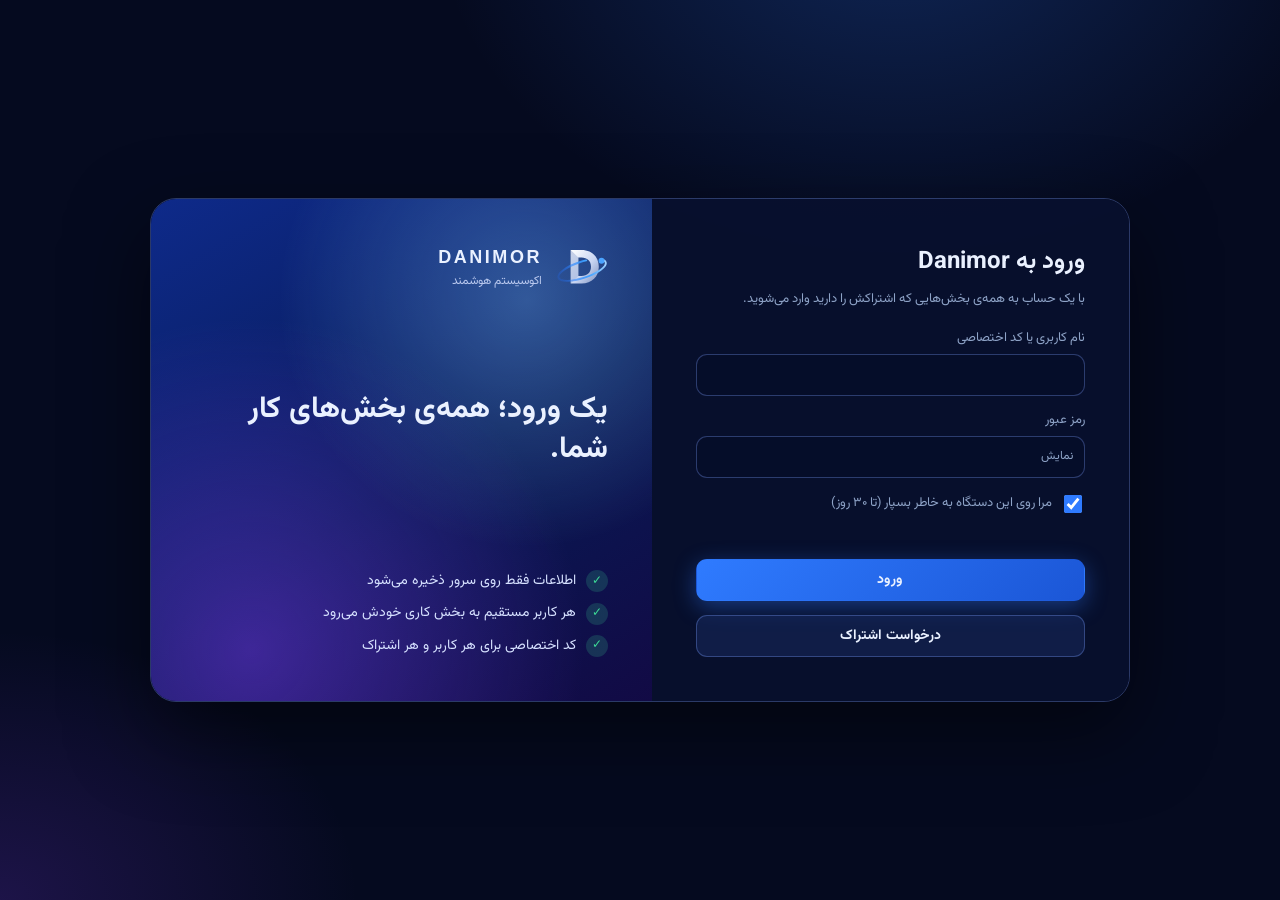
==== admin/index.html @ 1b6cdf51 "admin: User Control Panel — unified login, ecosystem-admin console, subscription-admin panel with 10" ====
<!doctype html>
<html lang="fa" dir="rtl">
<head>
<meta charset="utf-8">
<meta name="viewport" content="width=device-width, initial-scale=1, viewport-fit=cover">
<meta name="robots" content="noindex, nofollow">
<meta name="color-scheme" content="dark">
<meta name="theme-color" content="#050a1f">
<title>Danimor · کنترل پنل کاربران</title>
<link rel="preconnect" href="https://fonts.googleapis.com">
<link rel="preload" as="style" href="https://fonts.googleapis.com/css2?family=Syncopate:wght@700&family=Vazirmatn:wght@400;500;700;800&display=swap" onload="this.onload=null;this.rel='stylesheet'">
<style>
:root{--bg:#050a1f;--bg2:#0b1638;--card:rgba(16,30,72,.72);--card2:rgba(24,42,96,.55);--ink:#eaf1ff;--muted:#8ea3c7;--line:rgba(126,160,255,.18);--line2:rgba(126,160,255,.32);
 --blue:#2f7bff;--cyan:#22d3ee;--ok:#3ddc97;--warn:#f2b640;--bad:#fb7185;--violet:#8b5cf6;--r:14px;
 box-sizing:border-box;padding-top:env(safe-area-inset-top,0px);padding-bottom:env(safe-area-inset-bottom,0px)}
*,*::before,*::after{box-sizing:inherit}
html{background:var(--bg);color:var(--ink);scroll-padding-top:env(safe-area-inset-top,0px)}
body{margin:0;min-height:100vh;font:14px/1.6 Vazirmatn,Tahoma,"Segoe UI",sans-serif;background:radial-gradient(60vmax 45vmax at 70% -10%,rgba(47,123,255,.25),transparent 60%),radial-gradient(40vmax 30vmax at 0% 100%,rgba(124,58,237,.2),transparent 70%),var(--bg)}
a{color:var(--cyan)}button,input,select,textarea{font:inherit;color:inherit}
[hidden]{display:none!important}
.mono{font-family:ui-monospace,Menlo,Consolas,monospace;direction:ltr;unicode-bidi:isolate}
input,select,textarea{width:100%;min-height:42px;border-radius:11px;border:1px solid var(--line2);background:rgba(5,12,40,.6);padding:8px 12px;font-size:15px}
input:focus,select:focus,textarea:focus{outline:2px solid var(--cyan);outline-offset:1px;border-color:transparent}
input[type=checkbox]{width:18px;min-height:18px;height:18px;accent-color:var(--blue)}
.ltr{direction:ltr;text-align:left}
label.f{display:grid;gap:5px;font-size:13px;color:var(--muted)}
.btn{min-height:42px;border-radius:11px;border:1px solid var(--line2);background:var(--card2);padding:0 16px;cursor:pointer;font-weight:700;color:var(--ink)}
.btn:hover,.btn:focus-visible{border-color:var(--cyan);outline:none}
.btn.p{background:linear-gradient(135deg,#2f7bff,#1b56d6);border-color:transparent;box-shadow:0 6px 22px rgba(47,123,255,.4)}
.btn.s{min-height:34px;padding:0 11px;font-size:13px}
.btn.d{color:var(--bad)}
.chip{display:inline-flex;align-items:center;gap:4px;border-radius:99px;padding:1px 9px;font-size:12px;border:1px solid var(--line2);white-space:nowrap}
.chip.ok{color:var(--ok);border-color:rgba(61,220,151,.45)}.chip.warn{color:var(--warn);border-color:rgba(242,182,64,.45)}.chip.bad{color:var(--bad);border-color:rgba(251,113,133,.45)}
.err{color:var(--bad);font-size:13px;min-height:1.2em}
/* ── ورود ── */
#login{min-height:100vh;display:grid;place-items:center;padding:20px}
.lcard{width:min(980px,100%);display:grid;grid-template-columns:1fr 1.05fr;border-radius:26px;overflow:hidden;border:1px solid var(--line2);box-shadow:0 30px 80px rgba(0,0,0,.5)}
.lform{background:rgba(8,16,46,.92);padding:clamp(22px,4vw,44px);display:grid;gap:14px;align-content:center}
.lform h1{margin:0;font-size:24px}.lform p.sub{margin:-6px 0 4px;color:var(--muted);font-size:13px}
.lside{position:relative;padding:clamp(22px,4vw,44px);display:grid;align-content:space-between;gap:28px;background:radial-gradient(circle at 75% 20%,rgba(124,196,255,.35),transparent 45%),radial-gradient(circle at 20% 90%,rgba(124,58,237,.45),transparent 55%),linear-gradient(150deg,#0e2a8a,#081a55 55%,#120a45)}
.brand{display:flex;align-items:center;gap:12px}.brand svg{width:54px;height:46px}
.brand b{font-family:Syncopate,"Arial Black",sans-serif;letter-spacing:.14em;font-size:18px;direction:ltr}
.brand small{display:block;color:#b9c8ee;font-size:12px}
.lside h2{font-size:clamp(22px,3vw,30px);line-height:1.35;margin:0}
.lside ul{list-style:none;margin:0;padding:0;display:grid;gap:10px}
.lside li{display:flex;gap:10px;align-items:center;color:#d6e1ff}
.lside li i{width:22px;height:22px;border-radius:50%;display:grid;place-items:center;background:rgba(61,220,151,.18);color:var(--ok);font-style:normal;font-size:12px;flex:none}
.row{display:flex;gap:10px;align-items:center;flex-wrap:wrap}
.check{display:flex;gap:8px;align-items:center;color:var(--muted);font-size:13px}
.pw{position:relative}.pw button{position:absolute;inset-inline-start:6px;top:50%;transform:translateY(-50%);min-height:30px;border:0;background:none;color:var(--muted);cursor:pointer;font-size:12px}
.pw input{padding-inline-start:64px}
/* ── پنل ── */
#app{display:grid;grid-template-columns:240px 1fr;min-height:100vh}
nav.side{border-inline-end:1px solid var(--line);background:rgba(5,12,40,.55);padding:18px 12px;display:flex;flex-direction:column;gap:6px;position:sticky;top:0;height:100vh}
nav.side .brand{padding:4px 8px 14px}
nav.side button{display:flex;align-items:center;gap:10px;text-align:start;border:0;background:none;padding:10px 12px;border-radius:11px;cursor:pointer;color:var(--muted);font-weight:500}
nav.side button[aria-current=page]{background:var(--card2);color:var(--ink);box-shadow:inset 3px 0 0 var(--cyan)}
nav.side button:hover,nav.side button:focus-visible{color:var(--ink);outline:none;background:rgba(47,123,255,.12)}
nav.side .me{margin-top:auto;border-top:1px solid var(--line);padding:12px 8px 0;font-size:12.5px;color:var(--muted)}
nav.side .me b{display:block;color:var(--ink);font-size:14px}
main.pg{padding:clamp(16px,3vw,32px);max-width:1200px;width:100%}
.head{display:flex;justify-content:space-between;align-items:end;gap:12px;flex-wrap:wrap;margin-bottom:16px}
.head h1{margin:0;font-size:22px}.head p{margin:2px 0 0;color:var(--muted);font-size:13px}
.card{background:var(--card);border:1px solid var(--line);border-radius:var(--r);padding:16px;backdrop-filter:blur(8px)}
.grid{display:grid;gap:12px}.g4{grid-template-columns:repeat(auto-fit,minmax(170px,1fr))}.g2{grid-template-columns:repeat(auto-fit,minmax(260px,1fr))}
.kpi b{display:block;font-size:26px;line-height:1.2}.kpi span{color:var(--muted);font-size:12.5px}
.tbl{width:100%;border-collapse:collapse}
.tw{overflow-x:auto;border:1px solid var(--line);border-radius:var(--r);background:var(--card)}
.tbl th,.tbl td{padding:10px 12px;border-bottom:1px solid var(--line);text-align:start;vertical-align:middle;white-space:nowrap}
.tbl th{color:var(--muted);font-weight:500;font-size:12.5px;background:rgba(5,12,40,.4)}
.tbl tr:last-child td{border-bottom:0}
.tbl td.row{display:table-cell}.tbl td.row .btn{margin-inline-end:6px}
.tbl tr.cl{cursor:pointer}.tbl tr.cl:hover td{background:rgba(47,123,255,.08)}
.bar{height:8px;border-radius:99px;background:rgba(126,160,255,.15);overflow:hidden}.bar i{display:block;height:100%;background:linear-gradient(90deg,var(--cyan),var(--blue))}
.mods{display:flex;flex-wrap:wrap;gap:8px}
.mods label{display:flex;gap:6px;align-items:center;border:1px solid var(--line2);border-radius:99px;padding:4px 10px;cursor:pointer;font-size:13px}
.mods label:has(input:checked){border-color:var(--cyan);background:rgba(34,211,238,.1)}
.lvls{display:grid;gap:8px}.lvls .lv{display:grid;grid-template-columns:42px 1fr;gap:10px;align-items:center}
.lvls .lv span{width:34px;height:34px;border-radius:50%;display:grid;place-items:center;background:var(--card2);font-weight:700}
dialog{border:1px solid var(--line2);border-radius:18px;background:#0a1640;color:var(--ink);padding:0;width:min(640px,94vw);max-height:90vh}
dialog::backdrop{background:rgba(2,6,20,.7)}
dialog form,dialog .dl{padding:20px;display:grid;gap:12px}
dialog h2{margin:0;font-size:18px}
.toast{position:fixed;bottom:calc(16px + env(safe-area-inset-bottom,0px));inset-inline-start:16px;z-index:50;background:#0f2a5a;border:1px solid var(--line2);border-radius:12px;padding:10px 14px;box-shadow:0 10px 30px rgba(0,0,0,.4)}
.empty{color:var(--muted);text-align:center;padding:26px}
.secret{background:rgba(61,220,151,.1);border:1px dashed rgba(61,220,151,.5);border-radius:12px;padding:12px}
.mb{margin-bottom:12px}
@media (max-width:860px){.lcard{grid-template-columns:1fr}.lside{order:-1;padding:22px}.lside h2,.lside ul{display:none}
 #app{grid-template-columns:1fr}nav.side{position:sticky;top:0;z-index:5;height:auto;flex-direction:row;overflow-x:auto;padding:8px;gap:4px}nav.side .brand,nav.side .me{display:none}nav.side button{white-space:nowrap;padding:8px 10px}}
@media (prefers-reduced-motion:reduce){*{transition:none!important}}
</style>
</head>
<body>
<svg width="0" height="0" style="position:absolute" aria-hidden="true"><defs>
 <linearGradient id="dg" x1="0" y1="0" x2="1" y2="1"><stop offset="0" stop-color="#fff"/><stop offset=".55" stop-color="#c9d6f2"/><stop offset="1" stop-color="#7d8fbd"/></linearGradient>
 <linearGradient id="og" x1="0" x2="1"><stop offset="0" stop-color="#1e6bff" stop-opacity=".2"/><stop offset=".6" stop-color="#3fa0ff"/><stop offset="1" stop-color="#9fd2ff"/></linearGradient>
 <symbol id="logo" viewBox="0 0 200 170"><path d="M62 22h40c38 0 64 25 64 62s-26 62-64 62H62zM90 50v68h12c21 0 35-13 35-34s-14-34-35-34z" fill="url(#dg)" fill-rule="evenodd"/><path d="M62 22 90 50v68l-28 28z" fill="#9fb0d8" opacity=".55"/><ellipse cx="104" cy="96" rx="92" ry="30" transform="rotate(-18 104 96)" fill="none" stroke="url(#og)" stroke-width="7" stroke-linecap="round" stroke-dasharray="330 60"/><circle cx="176" cy="62" r="11" fill="#4aa3ff"/></symbol>
</defs></svg>

<section id="login" hidden>
 <div class="lcard">
  <form class="lform" id="lf" autocomplete="on" novalidate>
   <h1>ورود به Danimor</h1>
   <p class="sub">با یک حساب به همه‌ی بخش‌هایی که اشتراکش را دارید وارد می‌شوید.</p>
   <label class="f">نام کاربری یا کد اختصاصی<input name="code" class="ltr" autocomplete="username" autocapitalize="off" spellcheck="false" required></label>
   <label class="f">رمز عبور<span class="pw"><input name="pin" type="password" class="ltr" autocomplete="current-password" required><button type="button" id="pwT" aria-pressed="false">نمایش</button></span></label>
   <label class="check"><input type="checkbox" name="remember" checked> مرا روی این دستگاه به خاطر بسپار (تا ۳۰ روز)</label>
   <div class="err" id="lErr" role="alert"></div>
   <button class="btn p" type="submit">ورود</button>
   <button class="btn" type="button" id="suOpen">درخواست اشتراک</button>
   <p class="sub" id="tmNote" hidden>حالت آزمایشی سرور روشن است.</p>
  </form>
  <div class="lside">
   <div class="brand"><svg aria-hidden="true"><use href="#logo"/></svg><div><b>DANIMOR</b><small>اکوسیستم هوشمند</small></div></div>
   <h2>یک ورود؛ همه‌ی بخش‌های کار شما.</h2>
   <ul><li><i>✓</i>اطلاعات فقط روی سرور ذخیره می‌شود</li><li><i>✓</i>هر کاربر مستقیم به بخش کاری خودش می‌رود</li><li><i>✓</i>کد اختصاصی برای هر کاربر و هر اشتراک</li></ul>
  </div>
 </div>
</section>

<section id="pwc" hidden style="min-height:100vh;display:grid;place-items:center;padding:20px">
 <form class="card" id="pcf" style="width:min(420px,100%);display:grid;gap:12px">
  <h1 style="margin:0;font-size:20px">رمز تازه انتخاب کنید</h1>
  <p class="sub" style="margin:0;color:var(--muted)">رمز اولیه باید عوض شود. دست‌کم ۸ نویسه.</p>
  <label class="f">رمز فعلی<input name="old" type="password" class="ltr" autocomplete="current-password" required></label>
  <label class="f">رمز تازه<input name="new" type="password" class="ltr" autocomplete="new-password" minlength="8" required></label>
  <div class="err" id="pcErr" role="alert"></div>
  <button class="btn p">ذخیره‌ی رمز</button>
 </form>
</section>

<div id="app" hidden>
 <nav class="side" id="nav" aria-label="بخش‌های پنل"></nav>
 <main class="pg" id="pg"></main>
</div>

<dialog id="dlg"></dialog>
<div class="toast" id="toast" role="status" hidden></div>

<script>
(function(){
'use strict';
var API='/api/v1',T='',S=null,MODS=[],VIEW='';
var $=function(s,r){return (r||document).querySelector(s)},$$=function(s,r){return [].slice.call((r||document).querySelectorAll(s))};
function esc(s){return String(s==null?'':s).replace(/[&<>"']/g,function(c){return {'&':'&amp;','<':'&lt;','>':'&gt;','"':'&quot;',"'":'&#39;'}[c]})}
function api(m,p,b){return fetch(API+p,{method:m,headers:Object.assign({'Content-Type':'application/json'},T?{Authorization:'Bearer '+T}:{}),body:b===undefined?undefined:JSON.stringify(b),cache:'no-store'}).then(function(r){return r.json().catch(function(){return{}}).then(function(j){if(!r.ok){var e=new Error(j.error||('http-'+r.status));e.status=r.status;e.body=j;throw e}return j})})}
var ERR={'bad-credentials':'نام کاربری یا رمز درست نیست.','locked':'به‌خاطر تلاش‌های ناموفق، ۱۰ دقیقه صبر کنید.','subscription-inactive':'اشتراک شما فعال نیست؛ با مدیر اشتراک تماس بگیرید.','code-exists':'این نام کاربری قبلاً گرفته شده است.','no-seats':'ظرفیت کاربران این اشتراک پر است.','level-out-of-range':'این سطح در اشتراک شما تعریف نشده است.','weak-pin':'رمز ضعیف است؛ دست‌کم ۸ نویسه و غیر از رمز قبلی.','invalid':'برخی فیلدها درست پر نشده‌اند.','no-modules':'دست‌کم یک بخش را انتخاب کنید.','owner-locked':'مدیر اشتراک را نمی‌شود غیرفعال یا جابه‌جا کرد.','forbidden':'اجازه‌ی این کار را ندارید.','rate-limited':'درخواست‌ها زیاد بود؛ کمی بعد دوباره تلاش کنید.'};
function emsg(e){return ERR[e&&e.message]||(e&&e.status?'خطای سرور ('+e.message+')':'ارتباط با سرور برقرار نشد.')}
function toast(t){var el=$('#toast');el.textContent=t;el.hidden=false;clearTimeout(toast.t);toast.t=setTimeout(function(){el.hidden=true},3200)}
var fmtD=function(ts){if(!ts)return 'نامحدود';try{return new Intl.DateTimeFormat('fa-IR-u-ca-persian',{year:'numeric',month:'2-digit',day:'2-digit'}).format(new Date(ts*1000))}catch(e){return new Date(ts*1000).toLocaleDateString()}};
var daysLeft=function(ts){return ts?Math.ceil((ts*1000-Date.now())/864e5):null};
var fa=function(n){return Number(n||0).toLocaleString('fa-IR')};
function modName(slug){var m=MODS.filter(function(x){return x.slug===slug})[0];return m?m.name_fa:slug}
function chipsMods(list){return (list||[]).map(function(s){return '<span class="chip">'+esc(modName(s))+'</span>'}).join(' ')||'<span class="chip warn">بدون بخش</span>'}
function stChip(active,status){return active?'<span class="chip ok">فعال</span>':(status==='suspended'?'<span class="chip bad">معلق</span>':'<span class="chip warn">غیرفعال یا منقضی</span>')}
function show(id){['login','pwc','app'].forEach(function(x){$('#'+x).hidden=x!==id})}

/* ── ورود ── */
var lf=$('#lf');
$('#pwT').onclick=function(){var i=lf.pin,on=i.type==='password';i.type=on?'text':'password';this.textContent=on?'پنهان':'نمایش';this.setAttribute('aria-pressed',on)};
lf.onsubmit=function(e){e.preventDefault();var b=lf.querySelector('.btn.p');$('#lErr').textContent='';if(!lf.code.value.trim()||!lf.pin.value){$('#lErr').textContent='نام کاربری و رمز را وارد کنید.';return}b.disabled=true;
 api('POST','/auth/login',{code:lf.code.value.trim(),pin:lf.pin.value,device:'panel',remember:lf.remember.checked}).then(function(r){T=r.token;try{localStorage.setItem('hub.token',T)}catch(x){}lf.pin.value='';enter(r)}).catch(function(x){$('#lErr').textContent=emsg(x)}).then(function(){b.disabled=false})};
$('#suOpen').onclick=function(){openDlg('<form id="suf"><h2>درخواست اشتراک</h2><p style="margin:0;color:var(--muted)">اطلاعات تماس را بگذارید؛ برای راه‌اندازی اشتراک با شما تماس گرفته می‌شود.</p><label class="f">نام و نام خانوادگی<input name="name" required></label><label class="f">نام شرکت<input name="company"></label><div class="grid g2"><label class="f">تلفن همراه<input name="phone" class="ltr" inputmode="tel"></label><label class="f">ایمیل<input name="email" class="ltr" type="email"></label></div><label class="f">توضیح (بخش‌های مورد نیاز، تعداد کاربر)<textarea name="note" rows="3"></textarea></label><div class="err" role="alert"></div><div class="row"><button class="btn p">ارسال درخواست</button><button class="btn" type="button" data-close>انصراف</button></div></form>',function(f){
 f.onsubmit=function(e){e.preventDefault();api('POST','/signup',{name:f.name.value,company:f.company.value,phone:f.phone.value,email:f.email.value,note:f.note.value}).then(function(){closeDlg();toast('درخواست شما ثبت شد.')}).catch(function(x){f.querySelector('.err').textContent=emsg(x)})}})};
$('#pcf').onsubmit=function(e){e.preventDefault();var f=e.target;api('POST','/auth/change-pin',{old:f.old.value,new:f.new.value}).then(function(r){T=r.token;try{localStorage.setItem('hub.token',T)}catch(x){}f.reset();return api('GET','/me')}).then(enter).catch(function(x){$('#pcErr').textContent=emsg(x)})};
function logout(){try{localStorage.removeItem('hub.token')}catch(e){}T='';S=null;lf.reset();show('login');lf.code.focus()}

/* ── بعد از ورود: هر کس به جای خودش ── */
function enter(s){S=s;if(s.must_change){show('pwc');return}
 if(!s.panel){location.replace(s.home||'/');return}
 api('GET','/modules').then(function(r){MODS=r.modules}).catch(function(){}).then(function(){show('app');buildNav();go(location.hash.slice(1)||'overview')})}
var NAV_ADMIN=[['overview','نمای کلی'],['tenants','اشتراک‌ها'],['signups','درخواست‌ها'],['modules','ماژول‌ها'],['staff','کاربران دفتر مرکزی'],['system','سیستم'],['profile','پروفایل من']];
var NAV_OWNER=[['overview','نمای کلی'],['users','کاربران'],['levels','سطوح'],['profile','پروفایل من']];
function isAdmin(){return S&&S.user.role==='admin'&&!S.tenant}
function buildNav(){var n=isAdmin()?NAV_ADMIN:NAV_OWNER;
 $('#nav').innerHTML='<div class="brand"><svg aria-hidden="true"><use href="#logo"/></svg><div><b>DANIMOR</b><small>'+(isAdmin()?'مدیریت اکوسیستم':esc(S.tenant.name))+'</small></div></div>'+n.map(function(x){return '<button type="button" data-go="'+x[0]+'">'+x[1]+'</button>'}).join('')+'<div class="me"><b>'+esc(S.user.name)+'</b><span class="mono">'+esc(S.ucode||S.user.code)+'</span><div class="row" style="margin-top:8px"><a class="btn s" href="/">صفحه‌ی اصلی</a><button class="btn s" type="button" id="lo">خروج</button></div></div>';
 $('#lo').onclick=logout}
$('#nav').addEventListener('click',function(e){var b=e.target.closest('[data-go]');if(b)go(b.dataset.go)});
addEventListener('hashchange',function(){if(S&&!$('#app').hidden)go(location.hash.slice(1)||'overview',true)});
function go(v,fromHash){var list=isAdmin()?NAV_ADMIN:NAV_OWNER;if(!list.some(function(x){return x[0]===v}))v='overview';VIEW=v;if(!fromHash&&location.hash!=='#'+v)history.replaceState(null,'','#'+v);
 $$('#nav [data-go]').forEach(function(b){if(b.dataset.go===v)b.setAttribute('aria-current','page');else b.removeAttribute('aria-current')});
 $('#pg').innerHTML='<p class="empty">در حال بارگذاری…</p>';(isAdmin()?A:O)[v]().catch(function(x){$('#pg').innerHTML='<div class="card err">'+esc(emsg(x))+'</div>'})}
function head(t,sub,act){return '<div class="head"><div><h1>'+t+'</h1>'+(sub?'<p>'+sub+'</p>':'')+'</div><div class="row">'+(act||'')+'</div></div>'}
function openDlg(html,init){var d=$('#dlg');d.innerHTML=html;d.querySelectorAll('[data-close]').forEach(function(b){b.onclick=closeDlg});d.showModal?d.showModal():d.setAttribute('open','');if(init)init(d.querySelector('form')||d)}
function closeDlg(){var d=$('#dlg');d.close?d.close():d.removeAttribute('open')}
function modChecks(name,allowed,picked){return '<div class="mods">'+MODS.filter(function(m){return !allowed||allowed.indexOf(m.slug)>=0}).map(function(m){return '<label><input type="checkbox" name="'+name+'" value="'+m.slug+'"'+(picked&&picked.indexOf(m.slug)>=0?' checked':'')+'> '+esc(m.name_fa)+(m.status==='planned'?' <small style="color:var(--warn)">(به‌زودی)</small>':'')+'</label>'}).join('')+'</div>'}
function picked(f,name){return $$('input[name="'+name+'"]:checked',f).map(function(i){return i.value})}
function secretBox(rows){return '<div class="secret">'+rows.map(function(r){return '<div class="row" style="justify-content:space-between"><span>'+r[0]+'</span><b class="mono">'+esc(r[1])+'</b></div>'}).join('')+'<p style="margin:8px 0 0;font-size:12.5px;color:var(--muted)">این اطلاعات را به کاربر بدهید. با اولین ورود، رمز اولیه باید عوض شود.</p></div>'}

/* ── مدیر اکوسیستم ── */
var A={
 overview:function(){return Promise.all([api('GET','/admin/tenants'),api('GET','/admin/stats'),api('GET','/admin/signups')]).then(function(r){var t=r[0].tenants,st=r[1],su=r[2].items;
  var act=t.filter(function(x){return x.active}).length,exp=t.filter(function(x){var d=x.sub&&daysLeft(x.sub.ends);return x.active&&d!==null&&d<=30}).length,seats=t.reduce(function(a,x){return a+x.users},0),nw=su.filter(function(x){return x.status==='new'}).length;
  $('#pg').innerHTML=head('نمای کلی اکوسیستم','وضعیت اشتراک‌ها و سرور')+'<div class="grid g4 mb">'+[['اشتراک فعال',act+' از '+t.length],['نزدیک پایان (۳۰ روز)',exp],['کاربران اشتراک‌ها',seats],['درخواست تازه',nw],['کاربران دفتر مرکزی',st.users],['حجم پایگاه‌داده',fa(st.db_kb)+' KB']].map(function(k){return '<div class="card kpi"><b>'+(typeof k[1]==='number'?fa(k[1]):esc(k[1]))+'</b><span>'+k[0]+'</span></div>'}).join('')+'</div>'+
  '<div class="card"><h2 style="margin:0 0 10px;font-size:16px">اشتراک‌هایی که زودتر تمام می‌شوند</h2>'+tenantTable(t.filter(function(x){return x.sub&&x.sub.ends}).sort(function(a,b){return a.sub.ends-b.sub.ends}).slice(0,6))+'</div>';bindTenantRows()})},
 tenants:function(){return api('GET','/admin/tenants').then(function(r){$('#pg').innerHTML=head('اشتراک‌ها','شرکت‌هایی که از اکوسیستم خرید کرده‌اند؛ روی هر ردیف بزنید تا جزئیات و کاربرانش را ببینید.','<button class="btn p" type="button" id="nt">اشتراک جدید</button>')+tenantTable(r.tenants);bindTenantRows();$('#nt').onclick=newTenant})},
 signups:function(){return api('GET','/admin/signups').then(function(r){var L={'new':'تازه','contacted':'تماس گرفته شد','converted':'تبدیل به اشتراک','rejected':'رد شد'};
  $('#pg').innerHTML=head('درخواست‌های اشتراک','از دکمه‌ی «درخواست اشتراک» در صفحه‌ی ورود')+(r.items.length?'<div class="tw"><table class="tbl"><thead><tr><th>تاریخ</th><th>نام</th><th>شرکت</th><th>تماس</th><th>توضیح</th><th>وضعیت</th></tr></thead><tbody>'+r.items.map(function(x){return '<tr><td>'+fmtD(x.ts)+'</td><td>'+esc(x.name)+'</td><td>'+esc(x.company)+'</td><td class="mono">'+esc(x.phone)+' '+esc(x.email)+'</td><td style="white-space:normal;min-width:180px">'+esc(x.note)+'</td><td><select data-su="'+x.id+'" aria-label="وضعیت درخواست">'+Object.keys(L).map(function(k){return '<option value="'+k+'"'+(k===x.status?' selected':'')+'>'+L[k]+'</option>'}).join('')+'</select></td></tr>'}).join('')+'</tbody></table></div>':'<div class="card empty">هنوز درخواستی نیامده است.</div>');
  $$('[data-su]').forEach(function(s){s.onchange=function(){api('PATCH','/admin/signups/'+s.dataset.su,{status:s.value}).then(function(){toast('ذخیره شد.')}).catch(function(x){toast(emsg(x))})}})})},
 modules:function(){return api('GET','/modules').then(function(r){MODS=r.modules;var L={live:'فعال',beta:'آزمایشی',planned:'به‌زودی',retired:'بازنشسته'};
  $('#pg').innerHTML=head('ماژول‌های اکوسیستم','وضعیت و نشانی هر بخش؛ فقط بخش‌های فعال یا آزمایشی در اشتراک‌ها قابل استفاده‌اند.')+'<div class="tw"><table class="tbl"><thead><tr><th>بخش</th><th>شناسه</th><th>وضعیت</th><th>نشانی</th><th>سایت دسترسی</th><th></th></tr></thead><tbody>'+r.modules.map(function(m){return '<tr data-m="'+m.slug+'"><td><b>'+esc(m.name_fa)+'</b><br><small style="color:var(--muted)">'+esc(m.name_en)+'</small></td><td class="mono">'+m.slug+'</td><td><select name="status" aria-label="وضعیت">'+Object.keys(L).map(function(k){return '<option value="'+k+'"'+(k===m.status?' selected':'')+'>'+L[k]+'</option>'}).join('')+'</select></td><td><input name="path" class="ltr" value="'+esc(m.path)+'" aria-label="نشانی" style="min-width:120px"></td><td><input name="site" class="ltr" value="'+esc(m.site||'')+'" aria-label="سایت دسترسی" style="min-width:90px"></td><td><button class="btn s" type="button" data-save>ذخیره</button></td></tr>'}).join('')+'</tbody></table></div>';
  $$('[data-save]').forEach(function(b){b.onclick=function(){var tr=b.closest('tr'),m=r.modules.filter(function(x){return x.slug===tr.dataset.m})[0];api('POST','/admin/modules',{slug:m.slug,name_fa:m.name_fa,name_en:m.name_en,status:$('[name=status]',tr).value,path:$('[name=path]',tr).value,site:$('[name=site]',tr).value,color:m.color,icon:m.icon,ord:m.ord,summary_en:m.summary_en}).then(function(){toast('ذخیره شد.')}).catch(function(x){toast(emsg(x))})}})})},
 staff:function(){return api('GET','/admin/users').then(function(r){var R={admin:'مدیر کل',manager:'مدیر',member:'کاربر',viewer:'فقط مشاهده',service:'کلید اتصال'};
  $('#pg').innerHTML=head('کاربران دفتر مرکزی','کاربران شرکت خود شما (بیرون از اشتراک‌ها)','<button class="btn p" type="button" id="ns">کاربر جدید</button>')+'<div class="tw"><table class="tbl"><thead><tr><th>نام</th><th>نام کاربری</th><th>نقش</th><th>سایت‌ها</th><th>آخرین ورود</th><th>وضعیت</th><th></th></tr></thead><tbody>'+r.users.map(function(u){return '<tr><td>'+esc(u.name)+'</td><td class="mono">'+esc(u.code)+'</td><td>'+(R[u.role]||u.role)+'</td><td>'+Object.keys(u.grants).map(function(s){return '<span class="chip">'+esc(s)+'</span>'}).join(' ')+'</td><td>'+(u.last_login?fmtD(u.last_login):'—')+'</td><td>'+(u.active?'<span class="chip ok">فعال</span>':'<span class="chip bad">غیرفعال</span>')+'</td><td class="row">'+(u.role!=='admin'?'<button class="btn s" data-tg="'+u.id+'" data-a="'+(u.active?0:1)+'">'+(u.active?'غیرفعال‌کردن':'فعال‌کردن')+'</button>':'')+'<button class="btn s" data-rp="'+u.id+'">رمز اولیه</button></td></tr>'}).join('')+'</tbody></table></div>';
  $('#ns').onclick=function(){openDlg('<form><h2>کاربر جدید دفتر مرکزی</h2><div class="grid g2"><label class="f">نام<input name="name" required></label><label class="f">نام کاربری<input name="code" class="ltr" required></label></div><label class="f">نقش<select name="role"><option value="member">کاربر</option><option value="manager">مدیر</option><option value="viewer">فقط مشاهده</option><option value="admin">مدیر کل</option></select></label><div class="f">دسترسی به سایت‌ها<div class="mods"><label><input type="checkbox" name="g" value="msp-bi" checked> کنترل پروژه</label><label><input type="checkbox" name="g" value="aide"> مدیرعامل و منشی</label></div></div><div class="err" role="alert"></div><div class="row"><button class="btn p">ساخت</button><button class="btn" type="button" data-close>انصراف</button></div></form>',function(f){f.onsubmit=function(e){e.preventDefault();var g={};picked(f,'g').forEach(function(s){g[s]=f.role.value==='viewer'?'viewer':'member'});api('POST','/admin/users',{name:f.name.value,code:f.code.value.trim(),role:f.role.value,grants:g}).then(function(x){$('#dlg').innerHTML='<div class="dl"><h2>کاربر ساخته شد</h2>'+secretBox([['نام کاربری',x.code],['رمز اولیه',x.pin]])+'<button class="btn" data-close>بستن</button></div>';$('#dlg [data-close]').onclick=function(){closeDlg();go('staff')}}).catch(function(x){f.querySelector('.err').textContent=emsg(x)})}})};
  $$('[data-tg]').forEach(function(b){b.onclick=function(){api('PATCH','/admin/users/'+b.dataset.tg,{active:b.dataset.a==='1'}).then(function(){go('staff')}).catch(function(x){toast(emsg(x))})}});
  $$('[data-rp]').forEach(function(b){b.onclick=function(){if(!confirm('رمز این کاربر به رمز اولیه برگردد؟'))return;api('POST','/admin/users/'+b.dataset.rp+'/reset-pin').then(function(x){toast('رمز اولیه: '+x.pin)}).catch(function(x){toast(emsg(x))})}})})},
 system:function(){return Promise.all([api('GET','/admin/stats'),api('GET','/admin/audit?limit=40'),api('GET','/admin/clients')]).then(function(r){var st=r[0];
  $('#pg').innerHTML=head('سیستم','سرور، پشتیبان، ممیزی و دستگاه‌ها','<button class="btn" type="button" id="bk">پشتیبان‌گیری الان</button><button class="btn" type="button" id="ex">دریافت خروجی کامل</button>')+
  '<div class="grid g4 mb">'+[['نسخه‌ی هاب',st.version],['آخرین پشتیبان',st.last_backup?fmtD(st.last_backup):'هنوز ندارد'],['ورود ۲۴ ساعت',fa(st.logins24h)],['ورود ناموفق ۲۴ ساعت',fa(st.failed24h)],['تغییرات ۲۴ ساعت',fa(st.changes24h)],['هوش مصنوعی محلی',st.ai?'وصل':'تنظیم نشده']].map(function(k){return '<div class="card kpi"><b>'+esc(k[1])+'</b><span>'+k[0]+'</span></div>'}).join('')+'</div>'+
  '<div class="grid g2"><div class="card"><h2 style="margin:0 0 8px;font-size:16px">رویدادهای اخیر</h2><div class="tw"><table class="tbl"><tbody>'+r[1].items.map(function(a){return '<tr><td>'+fmtD(a.ts)+'</td><td class="mono">'+esc(a.user)+'</td><td>'+esc(a.action)+'</td><td class="mono">'+esc(a.target)+'</td></tr>'}).join('')+'</tbody></table></div></div>'+
  '<div class="card"><h2 style="margin:0 0 8px;font-size:16px">دستگاه‌ها</h2>'+(r[2].items.length?'<div class="tw"><table class="tbl"><tbody>'+r[2].items.slice(0,20).map(function(c){return '<tr><td class="mono">'+esc(c.user)+'</td><td>'+fmtD(c.last_seen)+'</td><td>'+(c.pending?'<span class="chip warn">'+fa(c.pending)+' در صف</span>':'<span class="chip ok">همگام</span>')+'</td></tr>'}).join('')+'</tbody></table></div>':'<p class="empty">هنوز دستگاهی گزارش نداده است.</p>')+'</div></div>';
  $('#bk').onclick=function(){api('POST','/admin/backup').then(function(x){toast('پشتیبان ساخته شد: '+x.file)}).catch(function(x){toast(emsg(x))})};
  $('#ex').onclick=function(){api('GET','/admin/export').then(function(x){var a=document.createElement('a');a.href=URL.createObjectURL(new Blob([JSON.stringify(x)],{type:'application/json'}));a.download='danimor-export.json';a.click()}).catch(function(x){toast(emsg(x))})}})},
 profile:function(){return profile()}
};
function tenantTable(list){if(!list.length)return '<div class="card empty">هنوز اشتراکی ساخته نشده است. «اشتراک جدید» را بزنید.</div>';
 return '<div class="tw"><table class="tbl"><thead><tr><th>کد</th><th>شرکت</th><th>مدیر اشتراک</th><th>بسته</th><th>بخش‌ها</th><th>کاربران</th><th>سطوح</th><th>پایان</th><th>وضعیت</th></tr></thead><tbody>'+list.map(function(t){var s=t.sub||{},d=daysLeft(s.ends);return '<tr class="cl" tabindex="0" data-t="'+t.id+'"><td class="mono">'+esc(t.code)+'</td><td><b>'+esc(t.name)+'</b></td><td>'+(t.owner?esc(t.owner.name)+'<br><small class="mono" style="color:var(--muted)">'+esc(t.owner.code)+'</small>':'—')+'</td><td>'+esc(s.plan||'—')+'</td><td style="white-space:normal;min-width:160px">'+chipsMods(s.modules)+'</td><td>'+fa(t.users)+' از '+fa(s.seats)+'</td><td>'+fa(s.max_levels)+'</td><td>'+fmtD(s.ends)+(d!==null&&d<=30&&d>=0?' <span class="chip warn">'+fa(d)+' روز</span>':'')+'</td><td>'+stChip(t.active,t.status)+'</td></tr>'}).join('')+'</tbody></table></div>'}
function bindTenantRows(){$$('tr[data-t]').forEach(function(tr){var f=function(){tenantDetail(+tr.dataset.t)};tr.onclick=f;tr.onkeydown=function(e){if(e.key==='Enter')f()}})}
function subFields(s){s=s||{};return '<div class="grid g2"><label class="f">نام بسته<input name="plan" value="'+esc(s.plan||'')+'" placeholder="مثلاً حرفه‌ای"></label><label class="f">مدت (ماه)<input name="months" type="number" min="0" max="120" value="12" inputmode="numeric"></label><label class="f">تعداد کاربر (صندلی)<input name="seats" type="number" min="1" value="'+(s.seats||10)+'" inputmode="numeric"></label><label class="f">تعداد سطوح کاربری (۱ تا ۱۰)<input name="max_levels" type="number" min="1" max="10" value="'+(s.max_levels||3)+'" inputmode="numeric"></label><label class="f">مبلغ<input name="price" value="'+esc(s.price||'')+'"></label><label class="f">یادداشت<input name="note" value="'+esc(s.note||'')+'"></label></div><div class="f">بخش‌های اشتراک'+modChecks('mods',null,s.modules||['project-control'])+'</div>'}
function subBody(f){return {plan:f.plan.value,months:+f.months.value,seats:+f.seats.value,max_levels:+f.max_levels.value,price:f.price.value,note:f.note.value,modules:picked(f,'mods')}}
function newTenant(){openDlg('<form><h2>اشتراک جدید</h2><label class="f">نام شرکت<input name="name" required></label><div class="grid g2"><label class="f">نام مدیر اشتراک<input name="oname" required></label><label class="f">نام کاربری مدیر<input name="ouser" class="ltr" required></label><label class="f">رمز اولیه (خالی = پیش‌فرض)<input name="opw" class="ltr"></label><label class="f">تلفن تماس<input name="phone" class="ltr" inputmode="tel"></label></div>'+subFields()+'<div class="err" role="alert"></div><div class="row"><button class="btn p">ساخت اشتراک</button><button class="btn" type="button" data-close>انصراف</button></div></form>',function(f){
 f.onsubmit=function(e){e.preventDefault();var b=subBody(f);b.name=f.name.value;b.owner={name:f.oname.value,username:f.ouser.value.trim(),password:f.opw.value||undefined};b.contact={phone:f.phone.value};
  api('POST','/admin/tenants',b).then(function(x){$('#dlg').innerHTML='<div class="dl"><h2>اشتراک '+esc(x.code)+' ساخته شد</h2>'+secretBox([['نام کاربری مدیر',x.owner.username],['کد اختصاصی',x.owner.ucode],['رمز اولیه',x.owner.password],['نشانی ورود',location.origin+'/admin/']])+'<button class="btn" data-close>بستن</button></div>';$('#dlg [data-close]').onclick=function(){closeDlg();go('tenants')}}).catch(function(x){f.querySelector('.err').textContent=emsg(x)})}})}
function tenantDetail(id){api('GET','/admin/tenants/'+id).then(function(r){var t=r.tenant,s=r.subs[0]||{},lv=t.levels||[];
 openDlg('<div class="dl"><div class="row" style="justify-content:space-between"><h2>'+esc(t.name)+' <span class="mono" style="color:var(--muted);font-size:14px">'+esc(t.code)+'</span></h2>'+stChip(r.active,t.status)+'</div>'+
 '<div class="grid g4">'+[['بسته',s.plan||'—'],['پایان',fmtD(s.ends)],['کاربران',fa(r.users.filter(function(u){return u.active}).length)+' از '+fa(s.seats)],['سطوح',fa(s.max_levels)]].map(function(k){return '<div class="card kpi"><b style="font-size:18px">'+esc(k[1])+'</b><span>'+k[0]+'</span></div>'}).join('')+'</div><div>'+chipsMods(s.modules)+'</div>'+
 '<div class="tw"><table class="tbl"><thead><tr><th>کد</th><th>نام</th><th>سطح</th><th>بخش‌ها</th><th>وضعیت</th></tr></thead><tbody>'+r.users.map(function(u){return '<tr><td class="mono">'+esc(u.ucode)+'</td><td>'+esc(u.name)+(u.role==='owner'?' <span class="chip ok">مدیر اشتراک</span>':'')+'</td><td>'+(u.role==='owner'?'—':esc(lv[u.level-1]||('سطح '+fa(u.level))))+'</td><td>'+(u.role==='owner'?'همه':chipsMods(u.mods))+'</td><td>'+(u.active?'<span class="chip ok">فعال</span>':'<span class="chip bad">غیرفعال</span>')+'</td></tr>'}).join('')+'</tbody></table></div>'+
 '<details><summary style="cursor:pointer">تمدید یا تغییر اشتراک</summary><form id="rn" style="display:grid;gap:12px;margin-top:10px">'+subFields(s)+'<div class="err" role="alert"></div><button class="btn p">ثبت اشتراک تازه</button></form></details>'+
 '<details><summary style="cursor:pointer">سابقه‌ی اشتراک ('+fa(r.subs.length)+')</summary><div class="tw" style="margin-top:8px"><table class="tbl"><tbody>'+r.subs.map(function(x){return '<tr><td>'+fmtD(x.created)+'</td><td>'+esc(x.plan)+'</td><td>'+fa(x.seats)+' کاربر</td><td>'+fa(x.max_levels)+' سطح</td><td>تا '+fmtD(x.ends)+'</td><td>'+esc(x.price)+'</td></tr>'}).join('')+'</tbody></table></div></details>'+
 '<div class="row"><button class="btn '+(t.status==='active'?'d':'')+'" type="button" id="tgS">'+(t.status==='active'?'تعلیق اشتراک':'فعال‌کردن دوباره')+'</button><button class="btn" type="button" data-close>بستن</button></div></div>',function(){
 $('#rn').onsubmit=function(e){e.preventDefault();var f=e.target;api('POST','/admin/tenants/'+id+'/subscription',subBody(f)).then(function(){toast('اشتراک تازه ثبت شد.');closeDlg();go(VIEW)}).catch(function(x){f.querySelector('.err').textContent=emsg(x)})};
 $('#tgS').onclick=function(){var st=t.status==='active'?'suspended':'active';if(st==='suspended'&&!confirm('با تعلیق، کاربران این اشتراک نمی‌توانند وارد شوند. ادامه می‌دهید؟'))return;api('PATCH','/admin/tenants/'+id,{status:st}).then(function(){closeDlg();go(VIEW)}).catch(function(x){toast(emsg(x))})}})}).catch(function(x){toast(emsg(x))})}

/* ── مدیر اشتراک ── */
var OV=null;
function ov(){return api('GET','/panel/overview').then(function(r){OV=r;return r})}
function lvName(n){var l=(OV&&OV.tenant.levels)||[];return l[n-1]||('سطح '+fa(n))}
var O={
 overview:function(){return ov().then(function(r){var s=r.sub,d=daysLeft(s.ends),pct=s.seats?Math.min(100,Math.round(r.used*100/s.seats)):0;
  $('#pg').innerHTML=head(esc(r.tenant.name),'کد اشتراک: <span class="mono">'+esc(r.tenant.code)+'</span>')+(!r.active?'<div class="card mb" style="border-color:rgba(251,113,133,.5)"><b style="color:var(--bad)">اشتراک فعال نیست.</b> کاربران شما تا تمدید نمی‌توانند وارد شوند. برای تمدید با مدیر اکوسیستم تماس بگیرید.</div>':'')+
  '<div class="grid g4 mb"><div class="card kpi"><b>'+esc(s.plan||'—')+'</b><span>بسته</span></div><div class="card kpi"><b>'+fmtD(s.ends)+'</b><span>'+(d===null?'بدون تاریخ پایان':(d>=0?fa(d)+' روز مانده':'منقضی شده'))+'</span></div><div class="card kpi"><b>'+fa(r.used)+' از '+fa(s.seats)+'</b><span>کاربران</span><div class="bar" style="margin-top:8px"><i style="width:'+pct+'%"></i></div></div><div class="card kpi"><b>'+fa(s.max_levels)+'</b><span>سطح کاربری مجاز</span></div></div>'+
  '<div class="card"><h2 style="margin:0 0 10px;font-size:16px">بخش‌های اشتراک</h2><div class="grid g2">'+r.modules.map(function(m){return '<div class="card" style="background:var(--card2)"><b>'+esc(m.name_fa)+'</b><br><small style="color:var(--muted)">'+(m.status==='planned'?'به‌زودی فعال می‌شود':'فعال')+'</small></div>'}).join('')+'</div></div>'})},
 users:function(){return Promise.all([ov(),api('GET','/panel/users')]).then(function(r){var o=r[0],us=r[1].users,full=o.used>=o.sub.seats;
  $('#pg').innerHTML=head('کاربران','هر کاربر یک کد اختصاصی دارد و پس از ورود مستقیم به بخش کاری خودش می‌رود. ظرفیت: '+fa(o.used)+' از '+fa(o.sub.seats),'<button class="btn p" type="button" id="nu"'+(full?' disabled title="ظرفیت پر است"':'')+'>کاربر جدید</button>')+
  '<div class="tw"><table class="tbl"><thead><tr><th>کد اختصاصی</th><th>نام</th><th>نام کاربری</th><th>سطح</th><th>بخش‌ها</th><th>ورود به</th><th>آخرین ورود</th><th>وضعیت</th><th></th></tr></thead><tbody>'+us.map(function(u){var own=u.role==='owner';return '<tr><td class="mono">'+esc(u.ucode)+'</td><td>'+esc(u.name)+(own?' <span class="chip ok">مدیر اشتراک</span>':'')+(u.role==='viewer'?' <span class="chip">فقط مشاهده</span>':'')+'</td><td class="mono">'+esc(u.code)+'</td><td>'+(own?'—':esc(lvName(u.level)))+'</td><td style="white-space:normal;min-width:150px">'+(own?'همه‌ی بخش‌ها':chipsMods(u.mods))+'</td><td>'+(own?'کنترل پنل':esc(modName(u.home)))+'</td><td>'+(u.last_login?fmtD(u.last_login):'—')+'</td><td>'+(u.active?'<span class="chip ok">فعال</span>':'<span class="chip bad">غیرفعال</span>')+'</td><td class="row">'+(own?'':'<button class="btn s" data-ed="'+u.id+'">ویرایش</button><button class="btn s" data-rs="'+u.id+'">رمز اولیه</button>')+'</td></tr>'}).join('')+'</tbody></table></div>';
  if($('#nu'))$('#nu').onclick=function(){userForm(null,us)};
  $$('[data-ed]').forEach(function(b){b.onclick=function(){userForm(us.filter(function(u){return u.id===+b.dataset.ed})[0],us)}});
  $$('[data-rs]').forEach(function(b){b.onclick=function(){if(!confirm('رمز این کاربر به رمز اولیه برگردد؟'))return;api('POST','/panel/users/'+b.dataset.rs+'/reset').then(function(x){toast('رمز اولیه: '+x.password)}).catch(function(x){toast(emsg(x))})}})})},
 levels:function(){return ov().then(function(r){var mx=r.sub.max_levels,l=r.tenant.levels||[],rows='';for(var i=1;i<=mx;i++)rows+='<div class="lv"><span>'+fa(i)+'</span><input name="l'+i+'" value="'+esc(l[i-1]||'')+'" placeholder="مثلاً '+(['مدیرعامل','معاون','مدیر پروژه','سرپرست کارگاه','مهندس','کارشناس','تکنسین','کارمند','کارآموز','مهمان'][i-1])+'" aria-label="نام سطح '+fa(i)+'"></div>';
  $('#pg').innerHTML=head('سطوح کاربری','اشتراک شما تا '+fa(mx)+' سطح دارد؛ سطح ۱ بالاترین است. برای هر سطح نام بگذارید.')+'<form class="card lvls" id="lvf" style="max-width:520px">'+rows+'<button class="btn p" style="margin-top:6px">ذخیره‌ی سطوح</button></form>';
  $('#lvf').onsubmit=function(e){e.preventDefault();var n=[];for(var i=1;i<=mx;i++)n.push(e.target['l'+i].value.trim());api('PUT','/panel/levels',{names:n}).then(function(){toast('سطوح ذخیره شد.')}).catch(function(x){toast(emsg(x))})}})},
 profile:function(){return profile()}
};
function userForm(u,us){var o=OV,mx=o.sub.max_levels,allowed=o.modules.map(function(m){return m.slug}),lv='';for(var i=1;i<=mx;i++)lv+='<option value="'+i+'"'+(u&&u.level===i?' selected':'')+'>'+fa(i)+' · '+esc(lvName(i))+'</option>';
 var par='<option value="">—</option>'+us.filter(function(x){return !u||x.id!==u.id}).map(function(x){return '<option value="'+x.id+'"'+(u&&u.parent_id===x.id?' selected':'')+'>'+esc(x.name)+' ('+esc(x.ucode)+')</option>'}).join('');
 openDlg('<form><h2>'+(u?'ویرایش '+esc(u.name)+' <span class="mono" style="font-size:13px;color:var(--muted)">'+esc(u.ucode)+'</span>':'کاربر جدید')+'</h2><div class="grid g2"><label class="f">نام و نام خانوادگی<input name="name" value="'+esc(u?u.name:'')+'" required></label>'+(u?'':'<label class="f">نام کاربری<input name="username" class="ltr" autocapitalize="off" required></label><label class="f">رمز اولیه (خالی = پیش‌فرض)<input name="password" class="ltr"></label>')+'<label class="f">سطح<select name="level">'+lv+'</select></label><label class="f">زیرمجموعه‌ی<select name="parent">'+par+'</select></label></div>'+
 '<div class="f">بخش‌هایی که می‌تواند استفاده کند'+modChecks('mods',allowed,u?u.mods:allowed.slice(0,1))+'</div><label class="f">پس از ورود به کدام بخش برود؟<select name="home"></select></label><label class="check"><input type="checkbox" name="ro"'+(u&&u.role==='viewer'?' checked':'')+'> فقط مشاهده (بدون ثبت و ویرایش)</label>'+(u?'<label class="check"><input type="checkbox" name="active"'+(u.active?' checked':'')+'> حساب فعال است</label>':'')+'<div class="err" role="alert"></div><div class="row"><button class="btn p">'+(u?'ذخیره':'ساخت کاربر')+'</button><button class="btn" type="button" data-close>انصراف</button></div></form>',function(f){
 function homes(){var cur=f.home.value||(u&&u.home),p=picked(f,'mods');f.home.innerHTML=p.map(function(s){return '<option value="'+s+'"'+(s===cur?' selected':'')+'>'+esc(modName(s))+'</option>'}).join('')}homes();$$('input[name=mods]',f).forEach(function(i){i.onchange=homes});
 f.onsubmit=function(e){e.preventDefault();var b={name:f.name.value,level:+f.level.value,mods:picked(f,'mods'),home:f.home.value,parent_id:f.parent.value?+f.parent.value:null,readonly:f.ro.checked},er=f.querySelector('.err');if(!b.mods.length){er.textContent=ERR['no-modules'];return}
  if(u){b.active=f.active.checked;api('PATCH','/panel/users/'+u.id,b).then(function(){closeDlg();toast('ذخیره شد.');go('users')}).catch(function(x){er.textContent=emsg(x)});return}
  b.username=f.username.value.trim();b.password=f.password.value||undefined;api('POST','/panel/users',b).then(function(x){$('#dlg').innerHTML='<div class="dl"><h2>کاربر ساخته شد</h2>'+secretBox([['کد اختصاصی',x.ucode],['نام کاربری',x.username],['رمز اولیه',x.password],['نشانی ورود',location.origin+'/admin/']])+'<button class="btn" data-close>بستن</button></div>';$('#dlg [data-close]').onclick=function(){closeDlg();go('users')}}).catch(function(x){er.textContent=emsg(x)})}})}

/* ── پروفایل (مشترک) ── */
function profile(){return api('GET','/me').then(function(me){S=me;var p=me.profile||{},t=me.tenant;
 $('#pg').innerHTML=head('پروفایل من','')+'<div class="grid g2"><div class="card"><div class="grid" style="gap:6px">'+[['کد اختصاصی','<span class="mono">'+esc(me.ucode||me.user.code)+'</span>'],['نام کاربری','<span class="mono">'+esc(me.user.code)+'</span>'],['اشتراک',t?esc(t.name)+' <span class="mono">'+esc(t.code)+'</span>':'مدیریت اکوسیستم'],['نقش',me.user.role==='owner'?'مدیر اشتراک':(me.user.role==='admin'?'مدیر کل اکوسیستم':'کاربر')],['بخش‌ها',me.modules?chipsMods(me.modules):'همه‌ی بخش‌ها']].map(function(r){return '<div class="row" style="justify-content:space-between;border-bottom:1px solid var(--line);padding:6px 0"><span style="color:var(--muted)">'+r[0]+'</span><span>'+r[1]+'</span></div>'}).join('')+'</div></div>'+
 '<form class="card grid" id="prf" style="gap:10px"><h2 style="margin:0;font-size:16px">اطلاعات تماس</h2><label class="f">نام<input name="name" value="'+esc(me.user.name)+'"></label><label class="f">سمت<input name="title" value="'+esc(p.title||'')+'"></label><div class="grid g2"><label class="f">تلفن<input name="phone" class="ltr" inputmode="tel" value="'+esc(p.phone||'')+'"></label><label class="f">ایمیل<input name="email" class="ltr" type="email" value="'+esc(p.email||'')+'"></label></div><button class="btn p">ذخیره</button></form>'+
 '<form class="card grid" id="pwf" style="gap:10px"><h2 style="margin:0;font-size:16px">تغییر رمز</h2><label class="f">رمز فعلی<input name="old" type="password" class="ltr" autocomplete="current-password"></label><label class="f">رمز تازه (دست‌کم ۸ نویسه)<input name="new" type="password" class="ltr" autocomplete="new-password"></label><div class="err" role="alert"></div><button class="btn">تغییر رمز</button></form></div>';
 $('#prf').onsubmit=function(e){e.preventDefault();var f=e.target;api('PATCH','/me/profile',{name:f.name.value,title:f.title.value,phone:f.phone.value,email:f.email.value}).then(function(r){S=r;buildNav();toast('ذخیره شد.')}).catch(function(x){toast(emsg(x))})};
 $('#pwf').onsubmit=function(e){e.preventDefault();var f=e.target;api('POST','/auth/change-pin',{old:f.old.value,new:f.new.value}).then(function(r){T=r.token;try{localStorage.setItem('hub.token',T)}catch(x){}f.reset();toast('رمز عوض شد.')}).catch(function(x){f.querySelector('.err').textContent=emsg(x)})}})}

/* ── شروع ── */
try{T=localStorage.getItem('hub.token')||''}catch(e){}
api('GET','/health').then(function(h){if(h.test_mode)$('#tmNote').hidden=false}).catch(function(){});
if(T)api('GET','/me').then(enter).catch(function(){T='';try{localStorage.removeItem('hub.token')}catch(e){}show('login')});else show('login');
})();
</script>
</body>
</html>
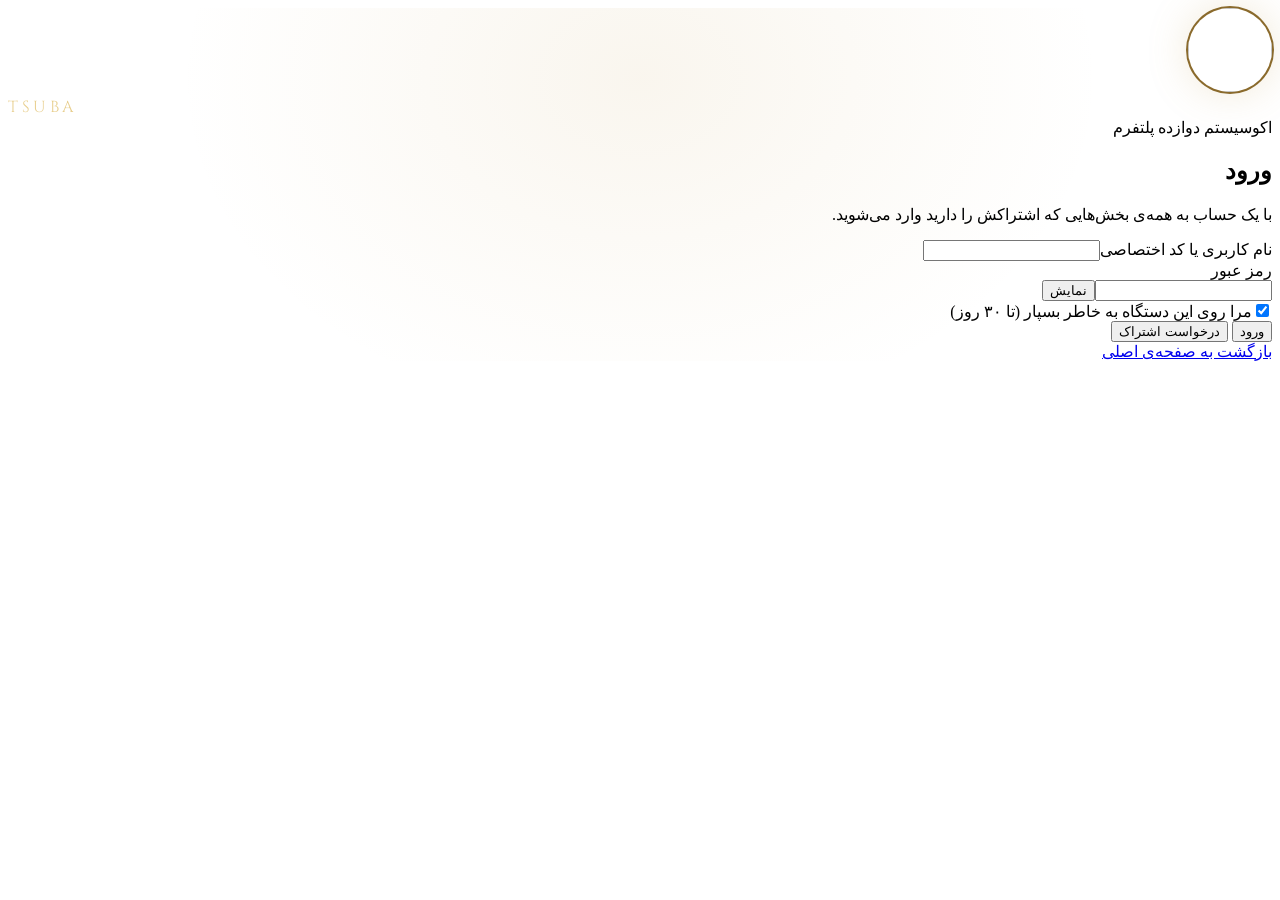
==== commit a90de84a: "admin: User Control Panel rebuilt on Tabler (RTL, dark, TSUBA gold); same features and API" ====
--- a/admin/index.html
+++ b/admin/index.html
@@ -1,141 +1,100 @@
 <!doctype html>
-<html lang="fa" dir="rtl">
+<html lang="fa" dir="rtl" data-bs-theme="dark">
 <head>
 <meta charset="utf-8">
 <meta name="viewport" content="width=device-width, initial-scale=1, viewport-fit=cover">
 <meta name="robots" content="noindex, nofollow">
-<meta name="color-scheme" content="dark">
-<meta name="theme-color" content="#050a1f">
-<title>Danimor · کنترل پنل کاربران</title>
+<meta name="theme-color" content="#0b0a08">
+<title>TSUBA · کنترل پنل کاربران</title>
+<!-- Tabler 1.0.0-beta20 (MIT): نسخه‌ی روی سرور خودتان؛ اگر نبود، از CDN -->
+<link rel="stylesheet" href="/vendor/tabler/tabler.rtl.min.css" onerror="this.onerror=null;this.href='https://cdn.jsdelivr.net/npm/@tabler/core@1.0.0-beta20/dist/css/tabler.rtl.min.css'">
 <link rel="preconnect" href="https://fonts.googleapis.com">
-<link rel="preload" as="style" href="https://fonts.googleapis.com/css2?family=Syncopate:wght@700&family=Vazirmatn:wght@400;500;700;800&display=swap" onload="this.onload=null;this.rel='stylesheet'">
+<link rel="preload" as="style" href="https://fonts.googleapis.com/css2?family=Vazirmatn:wght@400;500;700&family=Cinzel:wght@600&display=swap" onload="this.onload=null;this.rel='stylesheet'">
 <style>
-:root{--bg:#050a1f;--bg2:#0b1638;--card:rgba(16,30,72,.72);--card2:rgba(24,42,96,.55);--ink:#eaf1ff;--muted:#8ea3c7;--line:rgba(126,160,255,.18);--line2:rgba(126,160,255,.32);
- --blue:#2f7bff;--cyan:#22d3ee;--ok:#3ddc97;--warn:#f2b640;--bad:#fb7185;--violet:#8b5cf6;--r:14px;
- box-sizing:border-box;padding-top:env(safe-area-inset-top,0px);padding-bottom:env(safe-area-inset-bottom,0px)}
-*,*::before,*::after{box-sizing:inherit}
-html{background:var(--bg);color:var(--ink);scroll-padding-top:env(safe-area-inset-top,0px)}
-body{margin:0;min-height:100vh;font:14px/1.6 Vazirmatn,Tahoma,"Segoe UI",sans-serif;background:radial-gradient(60vmax 45vmax at 70% -10%,rgba(47,123,255,.25),transparent 60%),radial-gradient(40vmax 30vmax at 0% 100%,rgba(124,58,237,.2),transparent 70%),var(--bg)}
-a{color:var(--cyan)}button,input,select,textarea{font:inherit;color:inherit}
+:root,[data-bs-theme=dark]{--tblr-font-sans-serif:Vazirmatn,Tahoma,"Segoe UI",sans-serif;--tblr-primary:#c9a45a;--tblr-primary-rgb:201,164,90;--tblr-primary-fg:#1a1408;--tblr-body-bg:#0b0a08;--tblr-bg-surface:#15130f;--tblr-bg-surface-secondary:#100e0b;--tblr-border-color:rgba(201,164,90,.18)}
+body{padding-top:env(safe-area-inset-top,0px);padding-bottom:env(safe-area-inset-bottom,0px)}
 [hidden]{display:none!important}
-.mono{font-family:ui-monospace,Menlo,Consolas,monospace;direction:ltr;unicode-bidi:isolate}
-input,select,textarea{width:100%;min-height:42px;border-radius:11px;border:1px solid var(--line2);background:rgba(5,12,40,.6);padding:8px 12px;font-size:15px}
-input:focus,select:focus,textarea:focus{outline:2px solid var(--cyan);outline-offset:1px;border-color:transparent}
-input[type=checkbox]{width:18px;min-height:18px;height:18px;accent-color:var(--blue)}
+.btn-primary{--tblr-btn-bg:#c9a45a;--tblr-btn-border-color:#c9a45a;--tblr-btn-hover-bg:#d8b46b;--tblr-btn-hover-border-color:#d8b46b;--tblr-btn-color:#1a1408;--tblr-btn-hover-color:#1a1408;--tblr-btn-active-bg:#b8913f;--tblr-btn-disabled-bg:#7d6a45;--tblr-btn-disabled-color:#1a1408}
+.brand-name{font-family:Cinzel,"Times New Roman",serif;letter-spacing:.22em;color:#e8cf8f;direction:ltr}
+.mono{font-family:var(--tblr-font-monospace);direction:ltr;unicode-bidi:isolate}
 .ltr{direction:ltr;text-align:left}
-label.f{display:grid;gap:5px;font-size:13px;color:var(--muted)}
-.btn{min-height:42px;border-radius:11px;border:1px solid var(--line2);background:var(--card2);padding:0 16px;cursor:pointer;font-weight:700;color:var(--ink)}
-.btn:hover,.btn:focus-visible{border-color:var(--cyan);outline:none}
-.btn.p{background:linear-gradient(135deg,#2f7bff,#1b56d6);border-color:transparent;box-shadow:0 6px 22px rgba(47,123,255,.4)}
-.btn.s{min-height:34px;padding:0 11px;font-size:13px}
-.btn.d{color:var(--bad)}
-.chip{display:inline-flex;align-items:center;gap:4px;border-radius:99px;padding:1px 9px;font-size:12px;border:1px solid var(--line2);white-space:nowrap}
-.chip.ok{color:var(--ok);border-color:rgba(61,220,151,.45)}.chip.warn{color:var(--warn);border-color:rgba(242,182,64,.45)}.chip.bad{color:var(--bad);border-color:rgba(251,113,133,.45)}
-.err{color:var(--bad);font-size:13px;min-height:1.2em}
-/* ── ورود ── */
-#login{min-height:100vh;display:grid;place-items:center;padding:20px}
-.lcard{width:min(980px,100%);display:grid;grid-template-columns:1fr 1.05fr;border-radius:26px;overflow:hidden;border:1px solid var(--line2);box-shadow:0 30px 80px rgba(0,0,0,.5)}
-.lform{background:rgba(8,16,46,.92);padding:clamp(22px,4vw,44px);display:grid;gap:14px;align-content:center}
-.lform h1{margin:0;font-size:24px}.lform p.sub{margin:-6px 0 4px;color:var(--muted);font-size:13px}
-.lside{position:relative;padding:clamp(22px,4vw,44px);display:grid;align-content:space-between;gap:28px;background:radial-gradient(circle at 75% 20%,rgba(124,196,255,.35),transparent 45%),radial-gradient(circle at 20% 90%,rgba(124,58,237,.45),transparent 55%),linear-gradient(150deg,#0e2a8a,#081a55 55%,#120a45)}
-.brand{display:flex;align-items:center;gap:12px}.brand svg{width:54px;height:46px}
-.brand b{font-family:Syncopate,"Arial Black",sans-serif;letter-spacing:.14em;font-size:18px;direction:ltr}
-.brand small{display:block;color:#b9c8ee;font-size:12px}
-.lside h2{font-size:clamp(22px,3vw,30px);line-height:1.35;margin:0}
-.lside ul{list-style:none;margin:0;padding:0;display:grid;gap:10px}
-.lside li{display:flex;gap:10px;align-items:center;color:#d6e1ff}
-.lside li i{width:22px;height:22px;border-radius:50%;display:grid;place-items:center;background:rgba(61,220,151,.18);color:var(--ok);font-style:normal;font-size:12px;flex:none}
-.row{display:flex;gap:10px;align-items:center;flex-wrap:wrap}
-.check{display:flex;gap:8px;align-items:center;color:var(--muted);font-size:13px}
-.pw{position:relative}.pw button{position:absolute;inset-inline-start:6px;top:50%;transform:translateY(-50%);min-height:30px;border:0;background:none;color:var(--muted);cursor:pointer;font-size:12px}
-.pw input{padding-inline-start:64px}
-/* ── پنل ── */
-#app{display:grid;grid-template-columns:240px 1fr;min-height:100vh}
-nav.side{border-inline-end:1px solid var(--line);background:rgba(5,12,40,.55);padding:18px 12px;display:flex;flex-direction:column;gap:6px;position:sticky;top:0;height:100vh}
-nav.side .brand{padding:4px 8px 14px}
-nav.side button{display:flex;align-items:center;gap:10px;text-align:start;border:0;background:none;padding:10px 12px;border-radius:11px;cursor:pointer;color:var(--muted);font-weight:500}
-nav.side button[aria-current=page]{background:var(--card2);color:var(--ink);box-shadow:inset 3px 0 0 var(--cyan)}
-nav.side button:hover,nav.side button:focus-visible{color:var(--ink);outline:none;background:rgba(47,123,255,.12)}
-nav.side .me{margin-top:auto;border-top:1px solid var(--line);padding:12px 8px 0;font-size:12.5px;color:var(--muted)}
-nav.side .me b{display:block;color:var(--ink);font-size:14px}
-main.pg{padding:clamp(16px,3vw,32px);max-width:1200px;width:100%}
-.head{display:flex;justify-content:space-between;align-items:end;gap:12px;flex-wrap:wrap;margin-bottom:16px}
-.head h1{margin:0;font-size:22px}.head p{margin:2px 0 0;color:var(--muted);font-size:13px}
-.card{background:var(--card);border:1px solid var(--line);border-radius:var(--r);padding:16px;backdrop-filter:blur(8px)}
-.grid{display:grid;gap:12px}.g4{grid-template-columns:repeat(auto-fit,minmax(170px,1fr))}.g2{grid-template-columns:repeat(auto-fit,minmax(260px,1fr))}
-.kpi b{display:block;font-size:26px;line-height:1.2}.kpi span{color:var(--muted);font-size:12.5px}
-.tbl{width:100%;border-collapse:collapse}
-.tw{overflow-x:auto;border:1px solid var(--line);border-radius:var(--r);background:var(--card)}
-.tbl th,.tbl td{padding:10px 12px;border-bottom:1px solid var(--line);text-align:start;vertical-align:middle;white-space:nowrap}
-.tbl th{color:var(--muted);font-weight:500;font-size:12.5px;background:rgba(5,12,40,.4)}
-.tbl tr:last-child td{border-bottom:0}
-.tbl td.row{display:table-cell}.tbl td.row .btn{margin-inline-end:6px}
-.tbl tr.cl{cursor:pointer}.tbl tr.cl:hover td{background:rgba(47,123,255,.08)}
-.bar{height:8px;border-radius:99px;background:rgba(126,160,255,.15);overflow:hidden}.bar i{display:block;height:100%;background:linear-gradient(90deg,var(--cyan),var(--blue))}
-.mods{display:flex;flex-wrap:wrap;gap:8px}
-.mods label{display:flex;gap:6px;align-items:center;border:1px solid var(--line2);border-radius:99px;padding:4px 10px;cursor:pointer;font-size:13px}
-.mods label:has(input:checked){border-color:var(--cyan);background:rgba(34,211,238,.1)}
-.lvls{display:grid;gap:8px}.lvls .lv{display:grid;grid-template-columns:42px 1fr;gap:10px;align-items:center}
-.lvls .lv span{width:34px;height:34px;border-radius:50%;display:grid;place-items:center;background:var(--card2);font-weight:700}
-dialog{border:1px solid var(--line2);border-radius:18px;background:#0a1640;color:var(--ink);padding:0;width:min(640px,94vw);max-height:90vh}
-dialog::backdrop{background:rgba(2,6,20,.7)}
-dialog form,dialog .dl{padding:20px;display:grid;gap:12px}
-dialog h2{margin:0;font-size:18px}
-.toast{position:fixed;bottom:calc(16px + env(safe-area-inset-bottom,0px));inset-inline-start:16px;z-index:50;background:#0f2a5a;border:1px solid var(--line2);border-radius:12px;padding:10px 14px;box-shadow:0 10px 30px rgba(0,0,0,.4)}
-.empty{color:var(--muted);text-align:center;padding:26px}
-.secret{background:rgba(61,220,151,.1);border:1px dashed rgba(61,220,151,.5);border-radius:12px;padding:12px}
-.mb{margin-bottom:12px}
-@media (max-width:860px){.lcard{grid-template-columns:1fr}.lside{order:-1;padding:22px}.lside h2,.lside ul{display:none}
- #app{grid-template-columns:1fr}nav.side{position:sticky;top:0;z-index:5;height:auto;flex-direction:row;overflow-x:auto;padding:8px;gap:4px}nav.side .brand,nav.side .me{display:none}nav.side button{white-space:nowrap;padding:8px 10px}}
+.emb{width:40px;height:40px;border-radius:50%;box-shadow:0 0 0 1px #8a6a2c}
+.login-emb{width:84px;height:84px;border-radius:50%;box-shadow:0 0 0 2px #8a6a2c,0 0 40px rgba(201,164,90,.25)}
+.page-center{background:radial-gradient(60vmax 45vmax at 50% 20%,rgba(201,164,90,.10),transparent 60%)}
+.navbar-vertical{background:#100e0b!important;border-inline-start:1px solid var(--tblr-border-color)}
+.navbar-vertical .nav-link{cursor:pointer;border-radius:8px;margin:2px 8px}
+.navbar-vertical .nav-link.active{background:rgba(201,164,90,.14);color:#e8cf8f!important}
+.me-box{border-top:1px solid var(--tblr-border-color)}
+dialog#dlg{border:0;padding:0;background:transparent;width:min(680px,94vw);max-height:92vh;color:inherit}
+dialog#dlg::backdrop{background:rgba(0,0,0,.7)}
+dialog#dlg .modal-content{max-height:92vh;overflow:auto}
+.toastx{position:fixed;bottom:calc(16px + env(safe-area-inset-bottom,0px));left:16px;z-index:2000;max-width:min(420px,90vw)}
+tr.cl{cursor:pointer}
+.kpi .h1{line-height:1.2}
+.chips{display:flex;flex-wrap:wrap;gap:4px}
+@media (max-width:991.98px){#menu:not(.show){display:none}}
 @media (prefers-reduced-motion:reduce){*{transition:none!important}}
 </style>
 </head>
 <body>
-<svg width="0" height="0" style="position:absolute" aria-hidden="true"><defs>
- <linearGradient id="dg" x1="0" y1="0" x2="1" y2="1"><stop offset="0" stop-color="#fff"/><stop offset=".55" stop-color="#c9d6f2"/><stop offset="1" stop-color="#7d8fbd"/></linearGradient>
- <linearGradient id="og" x1="0" x2="1"><stop offset="0" stop-color="#1e6bff" stop-opacity=".2"/><stop offset=".6" stop-color="#3fa0ff"/><stop offset="1" stop-color="#9fd2ff"/></linearGradient>
- <symbol id="logo" viewBox="0 0 200 170"><path d="M62 22h40c38 0 64 25 64 62s-26 62-64 62H62zM90 50v68h12c21 0 35-13 35-34s-14-34-35-34z" fill="url(#dg)" fill-rule="evenodd"/><path d="M62 22 90 50v68l-28 28z" fill="#9fb0d8" opacity=".55"/><ellipse cx="104" cy="96" rx="92" ry="30" transform="rotate(-18 104 96)" fill="none" stroke="url(#og)" stroke-width="7" stroke-linecap="round" stroke-dasharray="330 60"/><circle cx="176" cy="62" r="11" fill="#4aa3ff"/></symbol>
-</defs></svg>
-
-<section id="login" hidden>
- <div class="lcard">
-  <form class="lform" id="lf" autocomplete="on" novalidate>
-   <h1>ورود به Danimor</h1>
-   <p class="sub">با یک حساب به همه‌ی بخش‌هایی که اشتراکش را دارید وارد می‌شوید.</p>
-   <label class="f">نام کاربری یا کد اختصاصی<input name="code" class="ltr" autocomplete="username" autocapitalize="off" spellcheck="false" required></label>
-   <label class="f">رمز عبور<span class="pw"><input name="pin" type="password" class="ltr" autocomplete="current-password" required><button type="button" id="pwT" aria-pressed="false">نمایش</button></span></label>
-   <label class="check"><input type="checkbox" name="remember" checked> مرا روی این دستگاه به خاطر بسپار (تا ۳۰ روز)</label>
-   <div class="err" id="lErr" role="alert"></div>
-   <button class="btn p" type="submit">ورود</button>
-   <button class="btn" type="button" id="suOpen">درخواست اشتراک</button>
-   <p class="sub" id="tmNote" hidden>حالت آزمایشی سرور روشن است.</p>
-  </form>
-  <div class="lside">
-   <div class="brand"><svg aria-hidden="true"><use href="#logo"/></svg><div><b>DANIMOR</b><small>اکوسیستم هوشمند</small></div></div>
-   <h2>یک ورود؛ همه‌ی بخش‌های کار شما.</h2>
-   <ul><li><i>✓</i>اطلاعات فقط روی سرور ذخیره می‌شود</li><li><i>✓</i>هر کاربر مستقیم به بخش کاری خودش می‌رود</li><li><i>✓</i>کد اختصاصی برای هر کاربر و هر اشتراک</li></ul>
+<!-- ── ورود ── -->
+<div class="page page-center" id="login" hidden>
+ <div class="container container-tight py-4">
+  <div class="text-center mb-4"><img class="login-emb" data-emb alt=""><div class="h2 mt-3 mb-0 brand-name">TSUBA</div><div class="text-secondary">اکوسیستم دوازده پلتفرم</div></div>
+  <div class="card card-md">
+   <form class="card-body" id="lf" autocomplete="on" novalidate>
+    <h2 class="h2 text-center mb-2">ورود</h2>
+    <p class="text-secondary text-center mb-4">با یک حساب به همه‌ی بخش‌هایی که اشتراکش را دارید وارد می‌شوید.</p>
+    <div class="mb-3"><label class="form-label" for="lfCode">نام کاربری یا کد اختصاصی</label><input id="lfCode" name="code" class="form-control ltr" autocomplete="username" autocapitalize="off" spellcheck="false" required></div>
+    <div class="mb-2"><label class="form-label" for="lfPin">رمز عبور</label>
+     <div class="input-group input-group-flat"><input id="lfPin" name="pin" type="password" class="form-control ltr" autocomplete="current-password" required><span class="input-group-text"><button type="button" class="btn btn-link link-secondary p-0" id="pwT" aria-pressed="false">نمایش</button></span></div></div>
+    <label class="form-check mb-3"><input type="checkbox" class="form-check-input" name="remember" checked><span class="form-check-label">مرا روی این دستگاه به خاطر بسپار (تا ۳۰ روز)</span></label>
+    <div class="text-danger small mb-2" id="lErr" role="alert"></div>
+    <button class="btn btn-primary w-100 p" type="submit">ورود</button>
+    <button class="btn w-100 mt-2" type="button" id="suOpen">درخواست اشتراک</button>
+    <div class="text-warning small text-center mt-3" id="tmNote" hidden>حالت آزمایشی سرور روشن است.</div>
+   </form>
   </div>
+  <div class="text-center text-secondary mt-3"><a href="/" class="link-secondary">بازگشت به صفحه‌ی اصلی</a></div>
  </div>
-</section>
-
-<section id="pwc" hidden style="min-height:100vh;display:grid;place-items:center;padding:20px">
- <form class="card" id="pcf" style="width:min(420px,100%);display:grid;gap:12px">
-  <h1 style="margin:0;font-size:20px">رمز تازه انتخاب کنید</h1>
-  <p class="sub" style="margin:0;color:var(--muted)">رمز اولیه باید عوض شود. دست‌کم ۸ نویسه.</p>
-  <label class="f">رمز فعلی<input name="old" type="password" class="ltr" autocomplete="current-password" required></label>
-  <label class="f">رمز تازه<input name="new" type="password" class="ltr" autocomplete="new-password" minlength="8" required></label>
-  <div class="err" id="pcErr" role="alert"></div>
-  <button class="btn p">ذخیره‌ی رمز</button>
- </form>
-</section>
-
-<div id="app" hidden>
- <nav class="side" id="nav" aria-label="بخش‌های پنل"></nav>
- <main class="pg" id="pg"></main>
 </div>
 
-<dialog id="dlg"></dialog>
-<div class="toast" id="toast" role="status" hidden></div>
+<!-- ── تغییر رمز اجباری ── -->
+<div class="page page-center" id="pwc" hidden>
+ <div class="container container-tight py-4"><div class="card card-md"><form class="card-body" id="pcf">
+  <h2 class="h2 mb-2">رمز تازه انتخاب کنید</h2><p class="text-secondary">رمز اولیه باید عوض شود. دست‌کم ۸ نویسه.</p>
+  <div class="mb-3"><label class="form-label">رمز فعلی</label><input name="old" type="password" class="form-control ltr" autocomplete="current-password" required></div>
+  <div class="mb-3"><label class="form-label">رمز تازه</label><input name="new" type="password" class="form-control ltr" autocomplete="new-password" minlength="8" required></div>
+  <div class="text-danger small mb-2" id="pcErr" role="alert"></div>
+  <button class="btn btn-primary w-100">ذخیره‌ی رمز</button>
+ </form></div></div>
+</div>
+
+<!-- ── پنل ── -->
+<div class="page" id="app" hidden>
+ <aside class="navbar navbar-vertical navbar-expand-lg" data-bs-theme="dark">
+  <div class="container-fluid">
+   <button class="navbar-toggler" type="button" id="tog" aria-controls="menu" aria-expanded="false" aria-label="باز و بسته کردن فهرست"><span class="navbar-toggler-icon"></span></button>
+   <a class="navbar-brand d-flex align-items-center gap-2" href="/" aria-label="TSUBA"><img class="emb" data-emb alt=""><span class="brand-name">TSUBA</span></a>
+   <div class="navbar-collapse" id="menu">
+    <div class="text-secondary small px-3 mt-2" id="scope"></div>
+    <ul class="navbar-nav pt-lg-2" id="nav"></ul>
+    <div class="me-box mt-auto p-3 small" id="me"></div>
+   </div>
+  </div>
+ </aside>
+ <div class="page-wrapper">
+  <div class="page-header d-print-none"><div class="container-xl"><div class="row g-2 align-items-center">
+   <div class="col"><div class="page-pretitle" id="pre"></div><h2 class="page-title" id="ttl"></h2></div>
+   <div class="col-auto ms-auto d-flex gap-2" id="act"></div>
+  </div></div></div>
+  <div class="page-body"><div class="container-xl" id="pg"></div></div>
+ </div>
+</div>
+
+<dialog id="dlg" aria-modal="true"></dialog>
+<div class="toastx" id="toast" role="status" hidden><div class="alert alert-info mb-0" id="toastT"></div></div>
+<img id="emb" src="../assets/tsuba-emblem.webp" alt="" hidden>
 
 <script>
 (function(){
@@ -146,22 +105,26 @@
 function api(m,p,b){return fetch(API+p,{method:m,headers:Object.assign({'Content-Type':'application/json'},T?{Authorization:'Bearer '+T}:{}),body:b===undefined?undefined:JSON.stringify(b),cache:'no-store'}).then(function(r){return r.json().catch(function(){return{}}).then(function(j){if(!r.ok){var e=new Error(j.error||('http-'+r.status));e.status=r.status;e.body=j;throw e}return j})})}
 var ERR={'bad-credentials':'نام کاربری یا رمز درست نیست.','locked':'به‌خاطر تلاش‌های ناموفق، ۱۰ دقیقه صبر کنید.','subscription-inactive':'اشتراک شما فعال نیست؛ با مدیر اشتراک تماس بگیرید.','code-exists':'این نام کاربری قبلاً گرفته شده است.','no-seats':'ظرفیت کاربران این اشتراک پر است.','level-out-of-range':'این سطح در اشتراک شما تعریف نشده است.','weak-pin':'رمز ضعیف است؛ دست‌کم ۸ نویسه و غیر از رمز قبلی.','invalid':'برخی فیلدها درست پر نشده‌اند.','no-modules':'دست‌کم یک بخش را انتخاب کنید.','owner-locked':'مدیر اشتراک را نمی‌شود غیرفعال یا جابه‌جا کرد.','forbidden':'اجازه‌ی این کار را ندارید.','rate-limited':'درخواست‌ها زیاد بود؛ کمی بعد دوباره تلاش کنید.'};
 function emsg(e){return ERR[e&&e.message]||(e&&e.status?'خطای سرور ('+e.message+')':'ارتباط با سرور برقرار نشد.')}
-function toast(t){var el=$('#toast');el.textContent=t;el.hidden=false;clearTimeout(toast.t);toast.t=setTimeout(function(){el.hidden=true},3200)}
+function toast(t){$('#toastT').textContent=t;$('#toast').hidden=false;clearTimeout(toast.t);toast.t=setTimeout(function(){$('#toast').hidden=true},3200)}
 var fmtD=function(ts){if(!ts)return 'نامحدود';try{return new Intl.DateTimeFormat('fa-IR-u-ca-persian',{year:'numeric',month:'2-digit',day:'2-digit'}).format(new Date(ts*1000))}catch(e){return new Date(ts*1000).toLocaleDateString()}};
 var daysLeft=function(ts){return ts?Math.ceil((ts*1000-Date.now())/864e5):null};
 var fa=function(n){return Number(n||0).toLocaleString('fa-IR')};
 function modName(slug){var m=MODS.filter(function(x){return x.slug===slug})[0];return m?m.name_fa:slug}
-function chipsMods(list){return (list||[]).map(function(s){return '<span class="chip">'+esc(modName(s))+'</span>'}).join(' ')||'<span class="chip warn">بدون بخش</span>'}
-function stChip(active,status){return active?'<span class="chip ok">فعال</span>':(status==='suspended'?'<span class="chip bad">معلق</span>':'<span class="chip warn">غیرفعال یا منقضی</span>')}
+function badge(t,c){return '<span class="badge bg-'+(c||'secondary')+'-lt">'+t+'</span>'}
+function chipsMods(list){return '<div class="chips">'+((list||[]).map(function(s){return badge(esc(modName(s)),'azure')}).join('')||badge('بدون بخش','yellow'))+'</div>'}
+function stChip(active,status){return active?badge('فعال','green'):(status==='suspended'?badge('معلق','red'):badge('غیرفعال یا منقضی','yellow'))}
 function show(id){['login','pwc','app'].forEach(function(x){$('#'+x).hidden=x!==id})}
+function card(inner,title,cls){return '<div class="card '+(cls||'')+'">'+(title?'<div class="card-header"><h3 class="card-title">'+title+'</h3></div>':'')+inner+'</div>'}
+function kpis(list){return '<div class="row row-cards mb-3">'+list.map(function(k){return '<div class="col-sm-6 col-lg-3"><div class="card card-sm kpi"><div class="card-body"><div class="subheader">'+k[0]+'</div><div class="h1 mb-0 mt-1">'+k[1]+'</div>'+(k[2]||'')+'</div></div></div>'}).join('')+'</div>'}
+function table(head,rows,empty){return rows.length?'<div class="card"><div class="table-responsive"><table class="table table-vcenter card-table"><thead><tr>'+head.map(function(h){return '<th>'+h+'</th>'}).join('')+'</tr></thead><tbody>'+rows.join('')+'</tbody></table></div></div>':'<div class="card"><div class="card-body text-center text-secondary py-5">'+empty+'</div></div>'}
 
 /* ── ورود ── */
 var lf=$('#lf');
 $('#pwT').onclick=function(){var i=lf.pin,on=i.type==='password';i.type=on?'text':'password';this.textContent=on?'پنهان':'نمایش';this.setAttribute('aria-pressed',on)};
 lf.onsubmit=function(e){e.preventDefault();var b=lf.querySelector('.btn.p');$('#lErr').textContent='';if(!lf.code.value.trim()||!lf.pin.value){$('#lErr').textContent='نام کاربری و رمز را وارد کنید.';return}b.disabled=true;
  api('POST','/auth/login',{code:lf.code.value.trim(),pin:lf.pin.value,device:'panel',remember:lf.remember.checked}).then(function(r){T=r.token;try{localStorage.setItem('hub.token',T)}catch(x){}lf.pin.value='';enter(r)}).catch(function(x){$('#lErr').textContent=emsg(x)}).then(function(){b.disabled=false})};
-$('#suOpen').onclick=function(){openDlg('<form id="suf"><h2>درخواست اشتراک</h2><p style="margin:0;color:var(--muted)">اطلاعات تماس را بگذارید؛ برای راه‌اندازی اشتراک با شما تماس گرفته می‌شود.</p><label class="f">نام و نام خانوادگی<input name="name" required></label><label class="f">نام شرکت<input name="company"></label><div class="grid g2"><label class="f">تلفن همراه<input name="phone" class="ltr" inputmode="tel"></label><label class="f">ایمیل<input name="email" class="ltr" type="email"></label></div><label class="f">توضیح (بخش‌های مورد نیاز، تعداد کاربر)<textarea name="note" rows="3"></textarea></label><div class="err" role="alert"></div><div class="row"><button class="btn p">ارسال درخواست</button><button class="btn" type="button" data-close>انصراف</button></div></form>',function(f){
- f.onsubmit=function(e){e.preventDefault();api('POST','/signup',{name:f.name.value,company:f.company.value,phone:f.phone.value,email:f.email.value,note:f.note.value}).then(function(){closeDlg();toast('درخواست شما ثبت شد.')}).catch(function(x){f.querySelector('.err').textContent=emsg(x)})}})};
+$('#suOpen').onclick=function(){openDlg('درخواست اشتراک','<p class="text-secondary">اطلاعات تماس را بگذارید؛ برای راه‌اندازی اشتراک با شما تماس گرفته می‌شود.</p><div class="mb-3"><label class="form-label">نام و نام خانوادگی</label><input name="name" class="form-control" required></div><div class="mb-3"><label class="form-label">نام شرکت</label><input name="company" class="form-control"></div><div class="row"><div class="col-md-6 mb-3"><label class="form-label">تلفن همراه</label><input name="phone" class="form-control ltr" inputmode="tel"></div><div class="col-md-6 mb-3"><label class="form-label">ایمیل</label><input name="email" type="email" class="form-control ltr"></div></div><div class="mb-1"><label class="form-label">توضیح (بخش‌های مورد نیاز، تعداد کاربر)</label><textarea name="note" rows="3" class="form-control"></textarea></div>','ارسال درخواست',function(f){
+ return api('POST','/signup',{name:f.name.value,company:f.company.value,phone:f.phone.value,email:f.email.value,note:f.note.value}).then(function(){closeDlg();toast('درخواست شما ثبت شد.')})})};
 $('#pcf').onsubmit=function(e){e.preventDefault();var f=e.target;api('POST','/auth/change-pin',{old:f.old.value,new:f.new.value}).then(function(r){T=r.token;try{localStorage.setItem('hub.token',T)}catch(x){}f.reset();return api('GET','/me')}).then(enter).catch(function(x){$('#pcErr').textContent=emsg(x)})};
 function logout(){try{localStorage.removeItem('hub.token')}catch(e){}T='';S=null;lf.reset();show('login');lf.code.focus()}
 
@@ -173,64 +136,78 @@
 var NAV_OWNER=[['overview','نمای کلی'],['users','کاربران'],['levels','سطوح'],['profile','پروفایل من']];
 function isAdmin(){return S&&S.user.role==='admin'&&!S.tenant}
 function buildNav(){var n=isAdmin()?NAV_ADMIN:NAV_OWNER;
- $('#nav').innerHTML='<div class="brand"><svg aria-hidden="true"><use href="#logo"/></svg><div><b>DANIMOR</b><small>'+(isAdmin()?'مدیریت اکوسیستم':esc(S.tenant.name))+'</small></div></div>'+n.map(function(x){return '<button type="button" data-go="'+x[0]+'">'+x[1]+'</button>'}).join('')+'<div class="me"><b>'+esc(S.user.name)+'</b><span class="mono">'+esc(S.ucode||S.user.code)+'</span><div class="row" style="margin-top:8px"><a class="btn s" href="/">صفحه‌ی اصلی</a><button class="btn s" type="button" id="lo">خروج</button></div></div>';
+ $('#scope').textContent=isAdmin()?'مدیریت اکوسیستم':S.tenant.name;
+ $('#nav').innerHTML=n.map(function(x){return '<li class="nav-item"><a class="nav-link" href="#'+x[0]+'" data-go="'+x[0]+'"><span class="nav-link-title">'+x[1]+'</span></a></li>'}).join('');
+ $('#me').innerHTML='<div class="fw-bold">'+esc(S.user.name)+'</div><div class="mono text-secondary">'+esc(S.ucode||S.user.code)+'</div><div class="d-flex gap-2 mt-2"><a class="btn btn-sm" href="/">صفحه‌ی اصلی</a><button class="btn btn-sm" type="button" id="lo">خروج</button></div>';
  $('#lo').onclick=logout}
-$('#nav').addEventListener('click',function(e){var b=e.target.closest('[data-go]');if(b)go(b.dataset.go)});
+$('#nav').addEventListener('click',function(e){var b=e.target.closest('[data-go]');if(b){e.preventDefault();go(b.dataset.go);$('#menu').classList.remove('show');$('#tog').setAttribute('aria-expanded','false')}});
+$('#tog').onclick=function(){var m=$('#menu'),on=!m.classList.contains('show');m.classList.toggle('show',on);this.setAttribute('aria-expanded',on)};
 addEventListener('hashchange',function(){if(S&&!$('#app').hidden)go(location.hash.slice(1)||'overview',true)});
 function go(v,fromHash){var list=isAdmin()?NAV_ADMIN:NAV_OWNER;if(!list.some(function(x){return x[0]===v}))v='overview';VIEW=v;if(!fromHash&&location.hash!=='#'+v)history.replaceState(null,'','#'+v);
- $$('#nav [data-go]').forEach(function(b){if(b.dataset.go===v)b.setAttribute('aria-current','page');else b.removeAttribute('aria-current')});
- $('#pg').innerHTML='<p class="empty">در حال بارگذاری…</p>';(isAdmin()?A:O)[v]().catch(function(x){$('#pg').innerHTML='<div class="card err">'+esc(emsg(x))+'</div>'})}
-function head(t,sub,act){return '<div class="head"><div><h1>'+t+'</h1>'+(sub?'<p>'+sub+'</p>':'')+'</div><div class="row">'+(act||'')+'</div></div>'}
-function openDlg(html,init){var d=$('#dlg');d.innerHTML=html;d.querySelectorAll('[data-close]').forEach(function(b){b.onclick=closeDlg});d.showModal?d.showModal():d.setAttribute('open','');if(init)init(d.querySelector('form')||d)}
+ $$('#nav [data-go]').forEach(function(b){var on=b.dataset.go===v;b.classList.toggle('active',on);if(on)b.setAttribute('aria-current','page');else b.removeAttribute('aria-current')});
+ head(list.filter(function(x){return x[0]===v})[0][1],'');$('#pg').innerHTML='<div class="text-secondary py-4">در حال بارگذاری…</div>';(isAdmin()?A:O)[v]().catch(function(x){$('#pg').innerHTML='<div class="alert alert-danger">'+esc(emsg(x))+'</div>'})}
+function head(t,pre,act){$('#ttl').innerHTML=t;$('#pre').innerHTML=pre||'';$('#act').innerHTML=act||''}
+/* پنجره: عنوان، بدنه، دکمه‌ی اصلی و کار ذخیره (یک Promise برمی‌گرداند) */
+function openDlg(title,body,okText,onOk){var d=$('#dlg');
+ d.innerHTML='<form class="modal-content"><div class="modal-header"><h5 class="modal-title">'+title+'</h5><button type="button" class="btn-close" data-close aria-label="بستن"></button></div><div class="modal-body">'+body+'<div class="text-danger small mt-2 err" role="alert"></div></div><div class="modal-footer">'+(okText?'<button class="btn btn-primary p">'+okText+'</button>':'')+'<button type="button" class="btn" data-close>'+(okText?'انصراف':'بستن')+'</button></div></form>';
+ var f=d.querySelector('form');d.querySelectorAll('[data-close]').forEach(function(b){b.onclick=closeDlg});
+ f.onsubmit=function(e){e.preventDefault();if(!onOk)return closeDlg();var b=f.querySelector('.btn.p');b.disabled=true;f.querySelector('.err').textContent='';Promise.resolve(onOk(f)).catch(function(x){f.querySelector('.err').textContent=x&&x.ui?x.ui:emsg(x)}).then(function(){if(b)b.disabled=false})};
+ d.showModal?d.showModal():d.setAttribute('open','');return f}
 function closeDlg(){var d=$('#dlg');d.close?d.close():d.removeAttribute('open')}
-function modChecks(name,allowed,picked){return '<div class="mods">'+MODS.filter(function(m){return !allowed||allowed.indexOf(m.slug)>=0}).map(function(m){return '<label><input type="checkbox" name="'+name+'" value="'+m.slug+'"'+(picked&&picked.indexOf(m.slug)>=0?' checked':'')+'> '+esc(m.name_fa)+(m.status==='planned'?' <small style="color:var(--warn)">(به‌زودی)</small>':'')+'</label>'}).join('')+'</div>'}
+function doneDlg(title,html,after){var d=$('#dlg');d.innerHTML='<div class="modal-content"><div class="modal-header"><h5 class="modal-title">'+title+'</h5></div><div class="modal-body">'+html+'</div><div class="modal-footer"><button type="button" class="btn btn-primary" data-close>بستن</button></div></div>';d.querySelector('[data-close]').onclick=function(){closeDlg();if(after)after()}}
+function modChecks(name,allowed,picked){return '<div>'+MODS.filter(function(m){return !allowed||allowed.indexOf(m.slug)>=0}).map(function(m){return '<label class="form-check form-check-inline"><input class="form-check-input" type="checkbox" name="'+name+'" value="'+m.slug+'"'+(picked&&picked.indexOf(m.slug)>=0?' checked':'')+'><span class="form-check-label">'+esc(m.name_fa)+(m.status==='planned'?' <small class="text-warning">(به‌زودی)</small>':'')+'</span></label>'}).join('')+'</div>'}
 function picked(f,name){return $$('input[name="'+name+'"]:checked',f).map(function(i){return i.value})}
-function secretBox(rows){return '<div class="secret">'+rows.map(function(r){return '<div class="row" style="justify-content:space-between"><span>'+r[0]+'</span><b class="mono">'+esc(r[1])+'</b></div>'}).join('')+'<p style="margin:8px 0 0;font-size:12.5px;color:var(--muted)">این اطلاعات را به کاربر بدهید. با اولین ورود، رمز اولیه باید عوض شود.</p></div>'}
+function secretBox(rows){return '<div class="alert alert-success secret mb-0">'+rows.map(function(r){return '<div class="d-flex justify-content-between gap-3 py-1"><span>'+r[0]+'</span><b class="mono">'+esc(r[1])+'</b></div>'}).join('')+'<div class="small text-secondary mt-2">این اطلاعات را به کاربر بدهید. با اولین ورود، رمز اولیه باید عوض شود.</div></div>'}
+function fld(label,input,col){return '<div class="'+(col||'col-12')+' mb-3"><label class="form-label">'+label+'</label>'+input+'</div>'}
 
 /* ── مدیر اکوسیستم ── */
 var A={
  overview:function(){return Promise.all([api('GET','/admin/tenants'),api('GET','/admin/stats'),api('GET','/admin/signups')]).then(function(r){var t=r[0].tenants,st=r[1],su=r[2].items;
   var act=t.filter(function(x){return x.active}).length,exp=t.filter(function(x){var d=x.sub&&daysLeft(x.sub.ends);return x.active&&d!==null&&d<=30}).length,seats=t.reduce(function(a,x){return a+x.users},0),nw=su.filter(function(x){return x.status==='new'}).length;
-  $('#pg').innerHTML=head('نمای کلی اکوسیستم','وضعیت اشتراک‌ها و سرور')+'<div class="grid g4 mb">'+[['اشتراک فعال',act+' از '+t.length],['نزدیک پایان (۳۰ روز)',exp],['کاربران اشتراک‌ها',seats],['درخواست تازه',nw],['کاربران دفتر مرکزی',st.users],['حجم پایگاه‌داده',fa(st.db_kb)+' KB']].map(function(k){return '<div class="card kpi"><b>'+(typeof k[1]==='number'?fa(k[1]):esc(k[1]))+'</b><span>'+k[0]+'</span></div>'}).join('')+'</div>'+
-  '<div class="card"><h2 style="margin:0 0 10px;font-size:16px">اشتراک‌هایی که زودتر تمام می‌شوند</h2>'+tenantTable(t.filter(function(x){return x.sub&&x.sub.ends}).sort(function(a,b){return a.sub.ends-b.sub.ends}).slice(0,6))+'</div>';bindTenantRows()})},
- tenants:function(){return api('GET','/admin/tenants').then(function(r){$('#pg').innerHTML=head('اشتراک‌ها','شرکت‌هایی که از اکوسیستم خرید کرده‌اند؛ روی هر ردیف بزنید تا جزئیات و کاربرانش را ببینید.','<button class="btn p" type="button" id="nt">اشتراک جدید</button>')+tenantTable(r.tenants);bindTenantRows();$('#nt').onclick=newTenant})},
+  head('نمای کلی اکوسیستم','TSUBA');
+  $('#pg').innerHTML=kpis([['اشتراک فعال',fa(act)+' از '+fa(t.length)],['نزدیک پایان (۳۰ روز)',fa(exp)],['کاربران اشتراک‌ها',fa(seats)],['درخواست تازه',fa(nw)]])+kpis([['کاربران دفتر مرکزی',fa(st.users)],['حجم پایگاه‌داده',fa(st.db_kb)+' KB'],['ورود ۲۴ ساعت',fa(st.logins24h)],['آخرین پشتیبان',st.last_backup?fmtD(st.last_backup):'هنوز ندارد']])+
+  '<h3 class="mb-2">اشتراک‌هایی که زودتر تمام می‌شوند</h3>'+tenantTable(t.filter(function(x){return x.sub&&x.sub.ends}).sort(function(a,b){return a.sub.ends-b.sub.ends}).slice(0,6));bindTenantRows()})},
+ tenants:function(){return api('GET','/admin/tenants').then(function(r){head('اشتراک‌ها','شرکت‌هایی که از اکوسیستم خرید کرده‌اند','<button class="btn btn-primary" type="button" id="nt">اشتراک جدید</button>');$('#pg').innerHTML='<p class="text-secondary">روی هر ردیف بزنید تا جزئیات و کاربرانش را ببینید.</p>'+tenantTable(r.tenants);bindTenantRows();$('#nt').onclick=newTenant})},
  signups:function(){return api('GET','/admin/signups').then(function(r){var L={'new':'تازه','contacted':'تماس گرفته شد','converted':'تبدیل به اشتراک','rejected':'رد شد'};
-  $('#pg').innerHTML=head('درخواست‌های اشتراک','از دکمه‌ی «درخواست اشتراک» در صفحه‌ی ورود')+(r.items.length?'<div class="tw"><table class="tbl"><thead><tr><th>تاریخ</th><th>نام</th><th>شرکت</th><th>تماس</th><th>توضیح</th><th>وضعیت</th></tr></thead><tbody>'+r.items.map(function(x){return '<tr><td>'+fmtD(x.ts)+'</td><td>'+esc(x.name)+'</td><td>'+esc(x.company)+'</td><td class="mono">'+esc(x.phone)+' '+esc(x.email)+'</td><td style="white-space:normal;min-width:180px">'+esc(x.note)+'</td><td><select data-su="'+x.id+'" aria-label="وضعیت درخواست">'+Object.keys(L).map(function(k){return '<option value="'+k+'"'+(k===x.status?' selected':'')+'>'+L[k]+'</option>'}).join('')+'</select></td></tr>'}).join('')+'</tbody></table></div>':'<div class="card empty">هنوز درخواستی نیامده است.</div>');
+  head('درخواست‌های اشتراک','از صفحه‌ی ورود');
+  $('#pg').innerHTML=table(['تاریخ','نام','شرکت','تماس','توضیح','وضعیت'],r.items.map(function(x){return '<tr><td>'+fmtD(x.ts)+'</td><td>'+esc(x.name)+'</td><td>'+esc(x.company)+'</td><td class="mono">'+esc(x.phone)+' '+esc(x.email)+'</td><td class="text-wrap" style="min-width:180px">'+esc(x.note)+'</td><td><select class="form-select form-select-sm" data-su="'+x.id+'" aria-label="وضعیت درخواست">'+Object.keys(L).map(function(k){return '<option value="'+k+'"'+(k===x.status?' selected':'')+'>'+L[k]+'</option>'}).join('')+'</select></td></tr>'}),'هنوز درخواستی نیامده است.');
   $$('[data-su]').forEach(function(s){s.onchange=function(){api('PATCH','/admin/signups/'+s.dataset.su,{status:s.value}).then(function(){toast('ذخیره شد.')}).catch(function(x){toast(emsg(x))})}})})},
  modules:function(){return api('GET','/modules').then(function(r){MODS=r.modules;var L={live:'فعال',beta:'آزمایشی',planned:'به‌زودی',retired:'بازنشسته'};
-  $('#pg').innerHTML=head('ماژول‌های اکوسیستم','وضعیت و نشانی هر بخش؛ فقط بخش‌های فعال یا آزمایشی در اشتراک‌ها قابل استفاده‌اند.')+'<div class="tw"><table class="tbl"><thead><tr><th>بخش</th><th>شناسه</th><th>وضعیت</th><th>نشانی</th><th>سایت دسترسی</th><th></th></tr></thead><tbody>'+r.modules.map(function(m){return '<tr data-m="'+m.slug+'"><td><b>'+esc(m.name_fa)+'</b><br><small style="color:var(--muted)">'+esc(m.name_en)+'</small></td><td class="mono">'+m.slug+'</td><td><select name="status" aria-label="وضعیت">'+Object.keys(L).map(function(k){return '<option value="'+k+'"'+(k===m.status?' selected':'')+'>'+L[k]+'</option>'}).join('')+'</select></td><td><input name="path" class="ltr" value="'+esc(m.path)+'" aria-label="نشانی" style="min-width:120px"></td><td><input name="site" class="ltr" value="'+esc(m.site||'')+'" aria-label="سایت دسترسی" style="min-width:90px"></td><td><button class="btn s" type="button" data-save>ذخیره</button></td></tr>'}).join('')+'</tbody></table></div>';
+  head('ماژول‌های اکوسیستم','فقط بخش‌های فعال یا آزمایشی در اشتراک‌ها قابل استفاده‌اند');
+  $('#pg').innerHTML=table(['بخش','شناسه','وضعیت','نشانی','سایت دسترسی',''],r.modules.map(function(m){return '<tr data-m="'+m.slug+'"><td><div class="fw-bold">'+esc(m.name_fa)+'</div><div class="text-secondary small">'+esc(m.name_en)+'</div></td><td class="mono">'+m.slug+'</td><td><select class="form-select form-select-sm" name="status" aria-label="وضعیت">'+Object.keys(L).map(function(k){return '<option value="'+k+'"'+(k===m.status?' selected':'')+'>'+L[k]+'</option>'}).join('')+'</select></td><td><input class="form-control form-control-sm ltr" name="path" value="'+esc(m.path)+'" aria-label="نشانی" style="min-width:110px"></td><td><input class="form-control form-control-sm ltr" name="site" value="'+esc(m.site||'')+'" aria-label="سایت دسترسی" style="min-width:90px"></td><td><button class="btn btn-sm" type="button" data-save>ذخیره</button></td></tr>'}),'');
   $$('[data-save]').forEach(function(b){b.onclick=function(){var tr=b.closest('tr'),m=r.modules.filter(function(x){return x.slug===tr.dataset.m})[0];api('POST','/admin/modules',{slug:m.slug,name_fa:m.name_fa,name_en:m.name_en,status:$('[name=status]',tr).value,path:$('[name=path]',tr).value,site:$('[name=site]',tr).value,color:m.color,icon:m.icon,ord:m.ord,summary_en:m.summary_en}).then(function(){toast('ذخیره شد.')}).catch(function(x){toast(emsg(x))})}})})},
  staff:function(){return api('GET','/admin/users').then(function(r){var R={admin:'مدیر کل',manager:'مدیر',member:'کاربر',viewer:'فقط مشاهده',service:'کلید اتصال'};
-  $('#pg').innerHTML=head('کاربران دفتر مرکزی','کاربران شرکت خود شما (بیرون از اشتراک‌ها)','<button class="btn p" type="button" id="ns">کاربر جدید</button>')+'<div class="tw"><table class="tbl"><thead><tr><th>نام</th><th>نام کاربری</th><th>نقش</th><th>سایت‌ها</th><th>آخرین ورود</th><th>وضعیت</th><th></th></tr></thead><tbody>'+r.users.map(function(u){return '<tr><td>'+esc(u.name)+'</td><td class="mono">'+esc(u.code)+'</td><td>'+(R[u.role]||u.role)+'</td><td>'+Object.keys(u.grants).map(function(s){return '<span class="chip">'+esc(s)+'</span>'}).join(' ')+'</td><td>'+(u.last_login?fmtD(u.last_login):'—')+'</td><td>'+(u.active?'<span class="chip ok">فعال</span>':'<span class="chip bad">غیرفعال</span>')+'</td><td class="row">'+(u.role!=='admin'?'<button class="btn s" data-tg="'+u.id+'" data-a="'+(u.active?0:1)+'">'+(u.active?'غیرفعال‌کردن':'فعال‌کردن')+'</button>':'')+'<button class="btn s" data-rp="'+u.id+'">رمز اولیه</button></td></tr>'}).join('')+'</tbody></table></div>';
-  $('#ns').onclick=function(){openDlg('<form><h2>کاربر جدید دفتر مرکزی</h2><div class="grid g2"><label class="f">نام<input name="name" required></label><label class="f">نام کاربری<input name="code" class="ltr" required></label></div><label class="f">نقش<select name="role"><option value="member">کاربر</option><option value="manager">مدیر</option><option value="viewer">فقط مشاهده</option><option value="admin">مدیر کل</option></select></label><div class="f">دسترسی به سایت‌ها<div class="mods"><label><input type="checkbox" name="g" value="msp-bi" checked> کنترل پروژه</label><label><input type="checkbox" name="g" value="aide"> مدیرعامل و منشی</label></div></div><div class="err" role="alert"></div><div class="row"><button class="btn p">ساخت</button><button class="btn" type="button" data-close>انصراف</button></div></form>',function(f){f.onsubmit=function(e){e.preventDefault();var g={};picked(f,'g').forEach(function(s){g[s]=f.role.value==='viewer'?'viewer':'member'});api('POST','/admin/users',{name:f.name.value,code:f.code.value.trim(),role:f.role.value,grants:g}).then(function(x){$('#dlg').innerHTML='<div class="dl"><h2>کاربر ساخته شد</h2>'+secretBox([['نام کاربری',x.code],['رمز اولیه',x.pin]])+'<button class="btn" data-close>بستن</button></div>';$('#dlg [data-close]').onclick=function(){closeDlg();go('staff')}}).catch(function(x){f.querySelector('.err').textContent=emsg(x)})}})};
+  head('کاربران دفتر مرکزی','کاربران شرکت خود شما (بیرون از اشتراک‌ها)','<button class="btn btn-primary" type="button" id="ns">کاربر جدید</button>');
+  $('#pg').innerHTML=table(['نام','نام کاربری','نقش','سایت‌ها','آخرین ورود','وضعیت',''],r.users.map(function(u){return '<tr><td>'+esc(u.name)+'</td><td class="mono">'+esc(u.code)+'</td><td>'+(R[u.role]||u.role)+'</td><td><div class="chips">'+Object.keys(u.grants).map(function(s){return badge(esc(s),'azure')}).join('')+'</div></td><td>'+(u.last_login?fmtD(u.last_login):'—')+'</td><td>'+(u.active?badge('فعال','green'):badge('غیرفعال','red'))+'</td><td class="text-end"><div class="btn-list flex-nowrap justify-content-end">'+(u.role!=='admin'?'<button class="btn btn-sm" data-tg="'+u.id+'" data-a="'+(u.active?0:1)+'">'+(u.active?'غیرفعال‌کردن':'فعال‌کردن')+'</button>':'')+'<button class="btn btn-sm" data-rp="'+u.id+'">رمز اولیه</button></div></td></tr>'}),'');
+  $('#ns').onclick=function(){openDlg('کاربر جدید دفتر مرکزی','<div class="row">'+fld('نام','<input name="name" class="form-control" required>','col-md-6')+fld('نام کاربری','<input name="code" class="form-control ltr" required>','col-md-6')+'</div>'+fld('نقش','<select name="role" class="form-select"><option value="member">کاربر</option><option value="manager">مدیر</option><option value="viewer">فقط مشاهده</option><option value="admin">مدیر کل</option></select>')+'<label class="form-label">دسترسی به سایت‌ها</label><div><label class="form-check form-check-inline"><input class="form-check-input" type="checkbox" name="g" value="msp-bi" checked><span class="form-check-label">کنترل پروژه</span></label><label class="form-check form-check-inline"><input class="form-check-input" type="checkbox" name="g" value="aide"><span class="form-check-label">مدیرعامل و منشی</span></label></div>','ساخت',function(f){var g={};picked(f,'g').forEach(function(s){g[s]=f.role.value==='viewer'?'viewer':'member'});
+   return api('POST','/admin/users',{name:f.name.value,code:f.code.value.trim(),role:f.role.value,grants:g}).then(function(x){doneDlg('کاربر ساخته شد',secretBox([['نام کاربری',x.code],['رمز اولیه',x.pin]]),function(){go('staff')})})})};
   $$('[data-tg]').forEach(function(b){b.onclick=function(){api('PATCH','/admin/users/'+b.dataset.tg,{active:b.dataset.a==='1'}).then(function(){go('staff')}).catch(function(x){toast(emsg(x))})}});
   $$('[data-rp]').forEach(function(b){b.onclick=function(){if(!confirm('رمز این کاربر به رمز اولیه برگردد؟'))return;api('POST','/admin/users/'+b.dataset.rp+'/reset-pin').then(function(x){toast('رمز اولیه: '+x.pin)}).catch(function(x){toast(emsg(x))})}})})},
  system:function(){return Promise.all([api('GET','/admin/stats'),api('GET','/admin/audit?limit=40'),api('GET','/admin/clients')]).then(function(r){var st=r[0];
-  $('#pg').innerHTML=head('سیستم','سرور، پشتیبان، ممیزی و دستگاه‌ها','<button class="btn" type="button" id="bk">پشتیبان‌گیری الان</button><button class="btn" type="button" id="ex">دریافت خروجی کامل</button>')+
-  '<div class="grid g4 mb">'+[['نسخه‌ی هاب',st.version],['آخرین پشتیبان',st.last_backup?fmtD(st.last_backup):'هنوز ندارد'],['ورود ۲۴ ساعت',fa(st.logins24h)],['ورود ناموفق ۲۴ ساعت',fa(st.failed24h)],['تغییرات ۲۴ ساعت',fa(st.changes24h)],['هوش مصنوعی محلی',st.ai?'وصل':'تنظیم نشده']].map(function(k){return '<div class="card kpi"><b>'+esc(k[1])+'</b><span>'+k[0]+'</span></div>'}).join('')+'</div>'+
-  '<div class="grid g2"><div class="card"><h2 style="margin:0 0 8px;font-size:16px">رویدادهای اخیر</h2><div class="tw"><table class="tbl"><tbody>'+r[1].items.map(function(a){return '<tr><td>'+fmtD(a.ts)+'</td><td class="mono">'+esc(a.user)+'</td><td>'+esc(a.action)+'</td><td class="mono">'+esc(a.target)+'</td></tr>'}).join('')+'</tbody></table></div></div>'+
-  '<div class="card"><h2 style="margin:0 0 8px;font-size:16px">دستگاه‌ها</h2>'+(r[2].items.length?'<div class="tw"><table class="tbl"><tbody>'+r[2].items.slice(0,20).map(function(c){return '<tr><td class="mono">'+esc(c.user)+'</td><td>'+fmtD(c.last_seen)+'</td><td>'+(c.pending?'<span class="chip warn">'+fa(c.pending)+' در صف</span>':'<span class="chip ok">همگام</span>')+'</td></tr>'}).join('')+'</tbody></table></div>':'<p class="empty">هنوز دستگاهی گزارش نداده است.</p>')+'</div></div>';
+  head('سیستم','سرور، پشتیبان، ممیزی و دستگاه‌ها','<button class="btn" type="button" id="bk">پشتیبان‌گیری الان</button><button class="btn" type="button" id="ex">دریافت خروجی کامل</button>');
+  $('#pg').innerHTML=kpis([['نسخه‌ی هاب',esc(st.version)],['آخرین پشتیبان',st.last_backup?fmtD(st.last_backup):'هنوز ندارد'],['ورود ناموفق ۲۴ ساعت',fa(st.failed24h)],['هوش مصنوعی محلی',st.ai?'وصل':'تنظیم نشده']])+
+  '<div class="row row-cards"><div class="col-lg-7">'+card('<div class="table-responsive"><table class="table table-vcenter card-table"><tbody>'+r[1].items.map(function(a){return '<tr><td>'+fmtD(a.ts)+'</td><td class="mono">'+esc(a.user)+'</td><td>'+esc(a.action)+'</td><td class="mono">'+esc(a.target)+'</td></tr>'}).join('')+'</tbody></table></div>','رویدادهای اخیر')+'</div><div class="col-lg-5">'+
+  card(r[2].items.length?'<div class="table-responsive"><table class="table table-vcenter card-table"><tbody>'+r[2].items.slice(0,20).map(function(c){return '<tr><td class="mono">'+esc(c.user)+'</td><td>'+fmtD(c.last_seen)+'</td><td>'+(c.pending?badge(fa(c.pending)+' در صف','yellow'):badge('همگام','green'))+'</td></tr>'}).join('')+'</tbody></table></div>':'<div class="card-body text-secondary">هنوز دستگاهی گزارش نداده است.</div>','دستگاه‌ها')+'</div></div>';
   $('#bk').onclick=function(){api('POST','/admin/backup').then(function(x){toast('پشتیبان ساخته شد: '+x.file)}).catch(function(x){toast(emsg(x))})};
-  $('#ex').onclick=function(){api('GET','/admin/export').then(function(x){var a=document.createElement('a');a.href=URL.createObjectURL(new Blob([JSON.stringify(x)],{type:'application/json'}));a.download='danimor-export.json';a.click()}).catch(function(x){toast(emsg(x))})}})},
+  $('#ex').onclick=function(){api('GET','/admin/export').then(function(x){var a=document.createElement('a');a.href=URL.createObjectURL(new Blob([JSON.stringify(x)],{type:'application/json'}));a.download='tsuba-export.json';a.click()}).catch(function(x){toast(emsg(x))})}})},
  profile:function(){return profile()}
 };
-function tenantTable(list){if(!list.length)return '<div class="card empty">هنوز اشتراکی ساخته نشده است. «اشتراک جدید» را بزنید.</div>';
- return '<div class="tw"><table class="tbl"><thead><tr><th>کد</th><th>شرکت</th><th>مدیر اشتراک</th><th>بسته</th><th>بخش‌ها</th><th>کاربران</th><th>سطوح</th><th>پایان</th><th>وضعیت</th></tr></thead><tbody>'+list.map(function(t){var s=t.sub||{},d=daysLeft(s.ends);return '<tr class="cl" tabindex="0" data-t="'+t.id+'"><td class="mono">'+esc(t.code)+'</td><td><b>'+esc(t.name)+'</b></td><td>'+(t.owner?esc(t.owner.name)+'<br><small class="mono" style="color:var(--muted)">'+esc(t.owner.code)+'</small>':'—')+'</td><td>'+esc(s.plan||'—')+'</td><td style="white-space:normal;min-width:160px">'+chipsMods(s.modules)+'</td><td>'+fa(t.users)+' از '+fa(s.seats)+'</td><td>'+fa(s.max_levels)+'</td><td>'+fmtD(s.ends)+(d!==null&&d<=30&&d>=0?' <span class="chip warn">'+fa(d)+' روز</span>':'')+'</td><td>'+stChip(t.active,t.status)+'</td></tr>'}).join('')+'</tbody></table></div>'}
+function tenantTable(list){return table(['کد','شرکت','مدیر اشتراک','بسته','بخش‌ها','کاربران','سطوح','پایان','وضعیت'],list.map(function(t){var s=t.sub||{},d=daysLeft(s.ends);return '<tr class="cl" tabindex="0" data-t="'+t.id+'"><td class="mono">'+esc(t.code)+'</td><td class="fw-bold">'+esc(t.name)+'</td><td>'+(t.owner?esc(t.owner.name)+'<div class="mono small text-secondary">'+esc(t.owner.code)+'</div>':'—')+'</td><td>'+esc(s.plan||'—')+'</td><td style="min-width:160px">'+chipsMods(s.modules)+'</td><td>'+fa(t.users)+' از '+fa(s.seats)+'</td><td>'+fa(s.max_levels)+'</td><td>'+fmtD(s.ends)+(d!==null&&d<=30&&d>=0?' '+badge(fa(d)+' روز','yellow'):'')+'</td><td>'+stChip(t.active,t.status)+'</td></tr>'}),'هنوز اشتراکی ساخته نشده است. «اشتراک جدید» را بزنید.')}
 function bindTenantRows(){$$('tr[data-t]').forEach(function(tr){var f=function(){tenantDetail(+tr.dataset.t)};tr.onclick=f;tr.onkeydown=function(e){if(e.key==='Enter')f()}})}
-function subFields(s){s=s||{};return '<div class="grid g2"><label class="f">نام بسته<input name="plan" value="'+esc(s.plan||'')+'" placeholder="مثلاً حرفه‌ای"></label><label class="f">مدت (ماه)<input name="months" type="number" min="0" max="120" value="12" inputmode="numeric"></label><label class="f">تعداد کاربر (صندلی)<input name="seats" type="number" min="1" value="'+(s.seats||10)+'" inputmode="numeric"></label><label class="f">تعداد سطوح کاربری (۱ تا ۱۰)<input name="max_levels" type="number" min="1" max="10" value="'+(s.max_levels||3)+'" inputmode="numeric"></label><label class="f">مبلغ<input name="price" value="'+esc(s.price||'')+'"></label><label class="f">یادداشت<input name="note" value="'+esc(s.note||'')+'"></label></div><div class="f">بخش‌های اشتراک'+modChecks('mods',null,s.modules||['project-control'])+'</div>'}
+function subFields(s){s=s||{};return '<div class="row">'+fld('نام بسته','<input name="plan" class="form-control" value="'+esc(s.plan||'')+'" placeholder="مثلاً حرفه‌ای">','col-md-6')+fld('مدت (ماه)','<input name="months" type="number" min="0" max="120" value="12" inputmode="numeric" class="form-control">','col-md-6')+fld('تعداد کاربر (صندلی)','<input name="seats" type="number" min="1" value="'+(s.seats||10)+'" inputmode="numeric" class="form-control">','col-md-6')+fld('تعداد سطوح کاربری (۱ تا ۱۰)','<input name="max_levels" type="number" min="1" max="10" value="'+(s.max_levels||3)+'" inputmode="numeric" class="form-control">','col-md-6')+fld('مبلغ','<input name="price" class="form-control" value="'+esc(s.price||'')+'">','col-md-6')+fld('یادداشت','<input name="note" class="form-control" value="'+esc(s.note||'')+'">','col-md-6')+'</div><label class="form-label">بخش‌های اشتراک</label>'+modChecks('mods',null,s.modules||['project-control'])}
 function subBody(f){return {plan:f.plan.value,months:+f.months.value,seats:+f.seats.value,max_levels:+f.max_levels.value,price:f.price.value,note:f.note.value,modules:picked(f,'mods')}}
-function newTenant(){openDlg('<form><h2>اشتراک جدید</h2><label class="f">نام شرکت<input name="name" required></label><div class="grid g2"><label class="f">نام مدیر اشتراک<input name="oname" required></label><label class="f">نام کاربری مدیر<input name="ouser" class="ltr" required></label><label class="f">رمز اولیه (خالی = پیش‌فرض)<input name="opw" class="ltr"></label><label class="f">تلفن تماس<input name="phone" class="ltr" inputmode="tel"></label></div>'+subFields()+'<div class="err" role="alert"></div><div class="row"><button class="btn p">ساخت اشتراک</button><button class="btn" type="button" data-close>انصراف</button></div></form>',function(f){
- f.onsubmit=function(e){e.preventDefault();var b=subBody(f);b.name=f.name.value;b.owner={name:f.oname.value,username:f.ouser.value.trim(),password:f.opw.value||undefined};b.contact={phone:f.phone.value};
-  api('POST','/admin/tenants',b).then(function(x){$('#dlg').innerHTML='<div class="dl"><h2>اشتراک '+esc(x.code)+' ساخته شد</h2>'+secretBox([['نام کاربری مدیر',x.owner.username],['کد اختصاصی',x.owner.ucode],['رمز اولیه',x.owner.password],['نشانی ورود',location.origin+'/admin/']])+'<button class="btn" data-close>بستن</button></div>';$('#dlg [data-close]').onclick=function(){closeDlg();go('tenants')}}).catch(function(x){f.querySelector('.err').textContent=emsg(x)})}})}
+function newTenant(){openDlg('اشتراک جدید',fld('نام شرکت','<input name="name" class="form-control" required>')+'<div class="row">'+fld('نام مدیر اشتراک','<input name="oname" class="form-control" required>','col-md-6')+fld('نام کاربری مدیر','<input name="ouser" class="form-control ltr" required>','col-md-6')+fld('رمز اولیه (خالی = پیش‌فرض)','<input name="opw" class="form-control ltr">','col-md-6')+fld('تلفن تماس','<input name="phone" class="form-control ltr" inputmode="tel">','col-md-6')+'</div>'+subFields(),'ساخت اشتراک',function(f){
+ var b=subBody(f);b.name=f.name.value;b.owner={name:f.oname.value,username:f.ouser.value.trim(),password:f.opw.value||undefined};b.contact={phone:f.phone.value};
+ return api('POST','/admin/tenants',b).then(function(x){doneDlg('اشتراک '+esc(x.code)+' ساخته شد',secretBox([['نام کاربری مدیر',x.owner.username],['کد اختصاصی',x.owner.ucode],['رمز اولیه',x.owner.password],['نشانی ورود',location.origin+'/admin/']]),function(){go('tenants')})})})}
 function tenantDetail(id){api('GET','/admin/tenants/'+id).then(function(r){var t=r.tenant,s=r.subs[0]||{},lv=t.levels||[];
- openDlg('<div class="dl"><div class="row" style="justify-content:space-between"><h2>'+esc(t.name)+' <span class="mono" style="color:var(--muted);font-size:14px">'+esc(t.code)+'</span></h2>'+stChip(r.active,t.status)+'</div>'+
- '<div class="grid g4">'+[['بسته',s.plan||'—'],['پایان',fmtD(s.ends)],['کاربران',fa(r.users.filter(function(u){return u.active}).length)+' از '+fa(s.seats)],['سطوح',fa(s.max_levels)]].map(function(k){return '<div class="card kpi"><b style="font-size:18px">'+esc(k[1])+'</b><span>'+k[0]+'</span></div>'}).join('')+'</div><div>'+chipsMods(s.modules)+'</div>'+
- '<div class="tw"><table class="tbl"><thead><tr><th>کد</th><th>نام</th><th>سطح</th><th>بخش‌ها</th><th>وضعیت</th></tr></thead><tbody>'+r.users.map(function(u){return '<tr><td class="mono">'+esc(u.ucode)+'</td><td>'+esc(u.name)+(u.role==='owner'?' <span class="chip ok">مدیر اشتراک</span>':'')+'</td><td>'+(u.role==='owner'?'—':esc(lv[u.level-1]||('سطح '+fa(u.level))))+'</td><td>'+(u.role==='owner'?'همه':chipsMods(u.mods))+'</td><td>'+(u.active?'<span class="chip ok">فعال</span>':'<span class="chip bad">غیرفعال</span>')+'</td></tr>'}).join('')+'</tbody></table></div>'+
- '<details><summary style="cursor:pointer">تمدید یا تغییر اشتراک</summary><form id="rn" style="display:grid;gap:12px;margin-top:10px">'+subFields(s)+'<div class="err" role="alert"></div><button class="btn p">ثبت اشتراک تازه</button></form></details>'+
- '<details><summary style="cursor:pointer">سابقه‌ی اشتراک ('+fa(r.subs.length)+')</summary><div class="tw" style="margin-top:8px"><table class="tbl"><tbody>'+r.subs.map(function(x){return '<tr><td>'+fmtD(x.created)+'</td><td>'+esc(x.plan)+'</td><td>'+fa(x.seats)+' کاربر</td><td>'+fa(x.max_levels)+' سطح</td><td>تا '+fmtD(x.ends)+'</td><td>'+esc(x.price)+'</td></tr>'}).join('')+'</tbody></table></div></details>'+
- '<div class="row"><button class="btn '+(t.status==='active'?'d':'')+'" type="button" id="tgS">'+(t.status==='active'?'تعلیق اشتراک':'فعال‌کردن دوباره')+'</button><button class="btn" type="button" data-close>بستن</button></div></div>',function(){
- $('#rn').onsubmit=function(e){e.preventDefault();var f=e.target;api('POST','/admin/tenants/'+id+'/subscription',subBody(f)).then(function(){toast('اشتراک تازه ثبت شد.');closeDlg();go(VIEW)}).catch(function(x){f.querySelector('.err').textContent=emsg(x)})};
- $('#tgS').onclick=function(){var st=t.status==='active'?'suspended':'active';if(st==='suspended'&&!confirm('با تعلیق، کاربران این اشتراک نمی‌توانند وارد شوند. ادامه می‌دهید؟'))return;api('PATCH','/admin/tenants/'+id,{status:st}).then(function(){closeDlg();go(VIEW)}).catch(function(x){toast(emsg(x))})}})}).catch(function(x){toast(emsg(x))})}
+ var f=openDlg(esc(t.name)+' <span class="mono text-secondary small">'+esc(t.code)+'</span> '+stChip(r.active,t.status),
+ kpis([['بسته',esc(s.plan||'—')],['پایان',fmtD(s.ends)],['کاربران',fa(r.users.filter(function(u){return u.active}).length)+' از '+fa(s.seats)],['سطوح',fa(s.max_levels)]])+'<div class="mb-3">'+chipsMods(s.modules)+'</div>'+
+ table(['کد','نام','سطح','بخش‌ها','وضعیت'],r.users.map(function(u){return '<tr><td class="mono">'+esc(u.ucode)+'</td><td>'+esc(u.name)+(u.role==='owner'?' '+badge('مدیر اشتراک','green'):'')+'</td><td>'+(u.role==='owner'?'—':esc(lv[u.level-1]||('سطح '+fa(u.level))))+'</td><td>'+(u.role==='owner'?'همه':chipsMods(u.mods))+'</td><td>'+(u.active?badge('فعال','green'):badge('غیرفعال','red'))+'</td></tr>'}),'')+
+ '<details class="mt-3"><summary class="cursor-pointer">تمدید یا تغییر اشتراک</summary><div class="mt-3" id="rn">'+subFields(s)+'<button class="btn btn-primary mt-2" type="button" id="rnOk">ثبت اشتراک تازه</button></div></details>'+
+ '<details class="mt-2"><summary class="cursor-pointer">سابقه‌ی اشتراک ('+fa(r.subs.length)+')</summary><div class="mt-2">'+table(['ثبت','بسته','کاربر','سطح','پایان','مبلغ'],r.subs.map(function(x){return '<tr><td>'+fmtD(x.created)+'</td><td>'+esc(x.plan)+'</td><td>'+fa(x.seats)+'</td><td>'+fa(x.max_levels)+'</td><td>'+fmtD(x.ends)+'</td><td>'+esc(x.price)+'</td></tr>'}),'')+'</div></details>'+
+ '<button class="btn '+(t.status==='active'?'btn-outline-danger':'btn-outline-success')+' mt-3" type="button" id="tgS">'+(t.status==='active'?'تعلیق اشتراک':'فعال‌کردن دوباره')+'</button>',null,null);
+ $('#rnOk').onclick=function(){api('POST','/admin/tenants/'+id+'/subscription',subBody(f)).then(function(){toast('اشتراک تازه ثبت شد.');closeDlg();go(VIEW)}).catch(function(x){f.querySelector('.err').textContent=emsg(x)})};
+ $('#tgS').onclick=function(){var st=t.status==='active'?'suspended':'active';if(st==='suspended'&&!confirm('با تعلیق، کاربران این اشتراک نمی‌توانند وارد شوند. ادامه می‌دهید؟'))return;api('PATCH','/admin/tenants/'+id,{status:st}).then(function(){closeDlg();go(VIEW)}).catch(function(x){toast(emsg(x))})}}).catch(function(x){toast(emsg(x))})}
 
 /* ── مدیر اشتراک ── */
 var OV=null;
@@ -238,38 +215,44 @@
 function lvName(n){var l=(OV&&OV.tenant.levels)||[];return l[n-1]||('سطح '+fa(n))}
 var O={
  overview:function(){return ov().then(function(r){var s=r.sub,d=daysLeft(s.ends),pct=s.seats?Math.min(100,Math.round(r.used*100/s.seats)):0;
-  $('#pg').innerHTML=head(esc(r.tenant.name),'کد اشتراک: <span class="mono">'+esc(r.tenant.code)+'</span>')+(!r.active?'<div class="card mb" style="border-color:rgba(251,113,133,.5)"><b style="color:var(--bad)">اشتراک فعال نیست.</b> کاربران شما تا تمدید نمی‌توانند وارد شوند. برای تمدید با مدیر اکوسیستم تماس بگیرید.</div>':'')+
-  '<div class="grid g4 mb"><div class="card kpi"><b>'+esc(s.plan||'—')+'</b><span>بسته</span></div><div class="card kpi"><b>'+fmtD(s.ends)+'</b><span>'+(d===null?'بدون تاریخ پایان':(d>=0?fa(d)+' روز مانده':'منقضی شده'))+'</span></div><div class="card kpi"><b>'+fa(r.used)+' از '+fa(s.seats)+'</b><span>کاربران</span><div class="bar" style="margin-top:8px"><i style="width:'+pct+'%"></i></div></div><div class="card kpi"><b>'+fa(s.max_levels)+'</b><span>سطح کاربری مجاز</span></div></div>'+
-  '<div class="card"><h2 style="margin:0 0 10px;font-size:16px">بخش‌های اشتراک</h2><div class="grid g2">'+r.modules.map(function(m){return '<div class="card" style="background:var(--card2)"><b>'+esc(m.name_fa)+'</b><br><small style="color:var(--muted)">'+(m.status==='planned'?'به‌زودی فعال می‌شود':'فعال')+'</small></div>'}).join('')+'</div></div>'})},
+  head(esc(r.tenant.name),'کد اشتراک: <span class="mono">'+esc(r.tenant.code)+'</span>');
+  $('#pg').innerHTML=(!r.active?'<div class="alert alert-danger"><b>اشتراک فعال نیست.</b> کاربران شما تا تمدید نمی‌توانند وارد شوند. برای تمدید با مدیر اکوسیستم تماس بگیرید.</div>':'')+
+  kpis([['بسته',esc(s.plan||'—')],['پایان اشتراک',fmtD(s.ends),'<div class="text-secondary small">'+(d===null?'بدون تاریخ پایان':(d>=0?fa(d)+' روز مانده':'منقضی شده'))+'</div>'],['کاربران',fa(r.used)+' از '+fa(s.seats),'<div class="progress progress-sm mt-2"><div class="progress-bar bg-primary" style="width:'+pct+'%" role="progressbar" aria-valuenow="'+pct+'" aria-valuemin="0" aria-valuemax="100" aria-label="ظرفیت کاربران"></div></div>'],['سطح کاربری مجاز',fa(s.max_levels)]])+
+  card('<div class="card-body"><div class="row row-cards">'+r.modules.map(function(m){return '<div class="col-sm-6 col-lg-4"><div class="card card-sm"><div class="card-body"><div class="fw-bold">'+esc(m.name_fa)+'</div><div class="text-secondary small">'+(m.status==='planned'?'به‌زودی فعال می‌شود':'فعال')+'</div></div></div></div>'}).join('')+'</div></div>','بخش‌های اشتراک')})},
  users:function(){return Promise.all([ov(),api('GET','/panel/users')]).then(function(r){var o=r[0],us=r[1].users,full=o.used>=o.sub.seats;
-  $('#pg').innerHTML=head('کاربران','هر کاربر یک کد اختصاصی دارد و پس از ورود مستقیم به بخش کاری خودش می‌رود. ظرفیت: '+fa(o.used)+' از '+fa(o.sub.seats),'<button class="btn p" type="button" id="nu"'+(full?' disabled title="ظرفیت پر است"':'')+'>کاربر جدید</button>')+
-  '<div class="tw"><table class="tbl"><thead><tr><th>کد اختصاصی</th><th>نام</th><th>نام کاربری</th><th>سطح</th><th>بخش‌ها</th><th>ورود به</th><th>آخرین ورود</th><th>وضعیت</th><th></th></tr></thead><tbody>'+us.map(function(u){var own=u.role==='owner';return '<tr><td class="mono">'+esc(u.ucode)+'</td><td>'+esc(u.name)+(own?' <span class="chip ok">مدیر اشتراک</span>':'')+(u.role==='viewer'?' <span class="chip">فقط مشاهده</span>':'')+'</td><td class="mono">'+esc(u.code)+'</td><td>'+(own?'—':esc(lvName(u.level)))+'</td><td style="white-space:normal;min-width:150px">'+(own?'همه‌ی بخش‌ها':chipsMods(u.mods))+'</td><td>'+(own?'کنترل پنل':esc(modName(u.home)))+'</td><td>'+(u.last_login?fmtD(u.last_login):'—')+'</td><td>'+(u.active?'<span class="chip ok">فعال</span>':'<span class="chip bad">غیرفعال</span>')+'</td><td class="row">'+(own?'':'<button class="btn s" data-ed="'+u.id+'">ویرایش</button><button class="btn s" data-rs="'+u.id+'">رمز اولیه</button>')+'</td></tr>'}).join('')+'</tbody></table></div>';
+  head('کاربران','ظرفیت: '+fa(o.used)+' از '+fa(o.sub.seats),'<button class="btn btn-primary" type="button" id="nu"'+(full?' disabled title="ظرفیت پر است"':'')+'>کاربر جدید</button>');
+  $('#pg').innerHTML='<p class="text-secondary">هر کاربر یک کد اختصاصی دارد و پس از ورود مستقیم به بخش کاری خودش می‌رود.</p>'+table(['کد اختصاصی','نام','نام کاربری','سطح','بخش‌ها','ورود به','آخرین ورود','وضعیت',''],us.map(function(u){var own=u.role==='owner';return '<tr><td class="mono">'+esc(u.ucode)+'</td><td>'+esc(u.name)+(own?' '+badge('مدیر اشتراک','green'):'')+(u.role==='viewer'?' '+badge('فقط مشاهده'):'')+'</td><td class="mono">'+esc(u.code)+'</td><td>'+(own?'—':esc(lvName(u.level)))+'</td><td style="min-width:150px">'+(own?'همه‌ی بخش‌ها':chipsMods(u.mods))+'</td><td>'+(own?'کنترل پنل':esc(modName(u.home)))+'</td><td>'+(u.last_login?fmtD(u.last_login):'—')+'</td><td>'+(u.active?badge('فعال','green'):badge('غیرفعال','red'))+'</td><td class="text-end">'+(own?'':'<div class="btn-list flex-nowrap justify-content-end"><button class="btn btn-sm" data-ed="'+u.id+'">ویرایش</button><button class="btn btn-sm" data-rs="'+u.id+'">رمز اولیه</button></div>')+'</td></tr>'}),'');
   if($('#nu'))$('#nu').onclick=function(){userForm(null,us)};
   $$('[data-ed]').forEach(function(b){b.onclick=function(){userForm(us.filter(function(u){return u.id===+b.dataset.ed})[0],us)}});
   $$('[data-rs]').forEach(function(b){b.onclick=function(){if(!confirm('رمز این کاربر به رمز اولیه برگردد؟'))return;api('POST','/panel/users/'+b.dataset.rs+'/reset').then(function(x){toast('رمز اولیه: '+x.password)}).catch(function(x){toast(emsg(x))})}})})},
- levels:function(){return ov().then(function(r){var mx=r.sub.max_levels,l=r.tenant.levels||[],rows='';for(var i=1;i<=mx;i++)rows+='<div class="lv"><span>'+fa(i)+'</span><input name="l'+i+'" value="'+esc(l[i-1]||'')+'" placeholder="مثلاً '+(['مدیرعامل','معاون','مدیر پروژه','سرپرست کارگاه','مهندس','کارشناس','تکنسین','کارمند','کارآموز','مهمان'][i-1])+'" aria-label="نام سطح '+fa(i)+'"></div>';
-  $('#pg').innerHTML=head('سطوح کاربری','اشتراک شما تا '+fa(mx)+' سطح دارد؛ سطح ۱ بالاترین است. برای هر سطح نام بگذارید.')+'<form class="card lvls" id="lvf" style="max-width:520px">'+rows+'<button class="btn p" style="margin-top:6px">ذخیره‌ی سطوح</button></form>';
+ levels:function(){return ov().then(function(r){var mx=r.sub.max_levels,l=r.tenant.levels||[],rows='',ex=['مدیرعامل','معاون','مدیر پروژه','سرپرست کارگاه','مهندس','کارشناس','تکنسین','کارمند','کارآموز','مهمان'];
+  for(var i=1;i<=mx;i++)rows+='<div class="d-flex align-items-center gap-3 mb-2"><span class="avatar avatar-sm rounded-circle">'+fa(i)+'</span><input class="form-control" name="l'+i+'" value="'+esc(l[i-1]||'')+'" placeholder="مثلاً '+ex[i-1]+'" aria-label="نام سطح '+fa(i)+'"></div>';
+  head('سطوح کاربری','اشتراک شما تا '+fa(mx)+' سطح دارد؛ سطح ۱ بالاترین است');
+  $('#pg').innerHTML='<form class="card" id="lvf" style="max-width:560px"><div class="card-body">'+rows+'</div><div class="card-footer text-end"><button class="btn btn-primary p">ذخیره‌ی سطوح</button></div></form>';
   $('#lvf').onsubmit=function(e){e.preventDefault();var n=[];for(var i=1;i<=mx;i++)n.push(e.target['l'+i].value.trim());api('PUT','/panel/levels',{names:n}).then(function(){toast('سطوح ذخیره شد.')}).catch(function(x){toast(emsg(x))})}})},
  profile:function(){return profile()}
 };
 function userForm(u,us){var o=OV,mx=o.sub.max_levels,allowed=o.modules.map(function(m){return m.slug}),lv='';for(var i=1;i<=mx;i++)lv+='<option value="'+i+'"'+(u&&u.level===i?' selected':'')+'>'+fa(i)+' · '+esc(lvName(i))+'</option>';
  var par='<option value="">—</option>'+us.filter(function(x){return !u||x.id!==u.id}).map(function(x){return '<option value="'+x.id+'"'+(u&&u.parent_id===x.id?' selected':'')+'>'+esc(x.name)+' ('+esc(x.ucode)+')</option>'}).join('');
- openDlg('<form><h2>'+(u?'ویرایش '+esc(u.name)+' <span class="mono" style="font-size:13px;color:var(--muted)">'+esc(u.ucode)+'</span>':'کاربر جدید')+'</h2><div class="grid g2"><label class="f">نام و نام خانوادگی<input name="name" value="'+esc(u?u.name:'')+'" required></label>'+(u?'':'<label class="f">نام کاربری<input name="username" class="ltr" autocapitalize="off" required></label><label class="f">رمز اولیه (خالی = پیش‌فرض)<input name="password" class="ltr"></label>')+'<label class="f">سطح<select name="level">'+lv+'</select></label><label class="f">زیرمجموعه‌ی<select name="parent">'+par+'</select></label></div>'+
- '<div class="f">بخش‌هایی که می‌تواند استفاده کند'+modChecks('mods',allowed,u?u.mods:allowed.slice(0,1))+'</div><label class="f">پس از ورود به کدام بخش برود؟<select name="home"></select></label><label class="check"><input type="checkbox" name="ro"'+(u&&u.role==='viewer'?' checked':'')+'> فقط مشاهده (بدون ثبت و ویرایش)</label>'+(u?'<label class="check"><input type="checkbox" name="active"'+(u.active?' checked':'')+'> حساب فعال است</label>':'')+'<div class="err" role="alert"></div><div class="row"><button class="btn p">'+(u?'ذخیره':'ساخت کاربر')+'</button><button class="btn" type="button" data-close>انصراف</button></div></form>',function(f){
- function homes(){var cur=f.home.value||(u&&u.home),p=picked(f,'mods');f.home.innerHTML=p.map(function(s){return '<option value="'+s+'"'+(s===cur?' selected':'')+'>'+esc(modName(s))+'</option>'}).join('')}homes();$$('input[name=mods]',f).forEach(function(i){i.onchange=homes});
- f.onsubmit=function(e){e.preventDefault();var b={name:f.name.value,level:+f.level.value,mods:picked(f,'mods'),home:f.home.value,parent_id:f.parent.value?+f.parent.value:null,readonly:f.ro.checked},er=f.querySelector('.err');if(!b.mods.length){er.textContent=ERR['no-modules'];return}
-  if(u){b.active=f.active.checked;api('PATCH','/panel/users/'+u.id,b).then(function(){closeDlg();toast('ذخیره شد.');go('users')}).catch(function(x){er.textContent=emsg(x)});return}
-  b.username=f.username.value.trim();b.password=f.password.value||undefined;api('POST','/panel/users',b).then(function(x){$('#dlg').innerHTML='<div class="dl"><h2>کاربر ساخته شد</h2>'+secretBox([['کد اختصاصی',x.ucode],['نام کاربری',x.username],['رمز اولیه',x.password],['نشانی ورود',location.origin+'/admin/']])+'<button class="btn" data-close>بستن</button></div>';$('#dlg [data-close]').onclick=function(){closeDlg();go('users')}}).catch(function(x){er.textContent=emsg(x)})}})}
+ var f=openDlg(u?'ویرایش '+esc(u.name)+' <span class="mono small text-secondary">'+esc(u.ucode)+'</span>':'کاربر جدید',
+ '<div class="row">'+fld('نام و نام خانوادگی','<input name="name" class="form-control" value="'+esc(u?u.name:'')+'" required>','col-md-6')+(u?'':fld('نام کاربری','<input name="username" class="form-control ltr" autocapitalize="off" required>','col-md-6')+fld('رمز اولیه (خالی = پیش‌فرض)','<input name="password" class="form-control ltr">','col-md-6'))+fld('سطح','<select name="level" class="form-select">'+lv+'</select>','col-md-6')+fld('زیرمجموعه‌ی','<select name="parent" class="form-select">'+par+'</select>','col-md-6')+'</div>'+
+ '<label class="form-label">بخش‌هایی که می‌تواند استفاده کند</label>'+modChecks('mods',allowed,u?u.mods:allowed.slice(0,1))+fld('پس از ورود به کدام بخش برود؟','<select name="home" class="form-select"></select>','col-12 mt-3')+'<label class="form-check"><input class="form-check-input" type="checkbox" name="ro"'+(u&&u.role==='viewer'?' checked':'')+'><span class="form-check-label">فقط مشاهده (بدون ثبت و ویرایش)</span></label>'+(u?'<label class="form-check"><input class="form-check-input" type="checkbox" name="active"'+(u.active?' checked':'')+'><span class="form-check-label">حساب فعال است</span></label>':''),u?'ذخیره':'ساخت کاربر',function(f){
+  var b={name:f.name.value,level:+f.level.value,mods:picked(f,'mods'),home:f.home.value,parent_id:f.parent.value?+f.parent.value:null,readonly:f.ro.checked};if(!b.mods.length)throw {ui:ERR['no-modules']};
+  if(u){b.active=f.active.checked;return api('PATCH','/panel/users/'+u.id,b).then(function(){closeDlg();toast('ذخیره شد.');go('users')})}
+  b.username=f.username.value.trim();b.password=f.password.value||undefined;return api('POST','/panel/users',b).then(function(x){doneDlg('کاربر ساخته شد',secretBox([['کد اختصاصی',x.ucode],['نام کاربری',x.username],['رمز اولیه',x.password],['نشانی ورود',location.origin+'/admin/']]),function(){go('users')})})});
+ function homes(){var cur=f.home.value||(u&&u.home),p=picked(f,'mods');f.home.innerHTML=p.map(function(s){return '<option value="'+s+'"'+(s===cur?' selected':'')+'>'+esc(modName(s))+'</option>'}).join('')}homes();$$('input[name=mods]',f).forEach(function(i){i.onchange=homes})}
 
 /* ── پروفایل (مشترک) ── */
 function profile(){return api('GET','/me').then(function(me){S=me;var p=me.profile||{},t=me.tenant;
- $('#pg').innerHTML=head('پروفایل من','')+'<div class="grid g2"><div class="card"><div class="grid" style="gap:6px">'+[['کد اختصاصی','<span class="mono">'+esc(me.ucode||me.user.code)+'</span>'],['نام کاربری','<span class="mono">'+esc(me.user.code)+'</span>'],['اشتراک',t?esc(t.name)+' <span class="mono">'+esc(t.code)+'</span>':'مدیریت اکوسیستم'],['نقش',me.user.role==='owner'?'مدیر اشتراک':(me.user.role==='admin'?'مدیر کل اکوسیستم':'کاربر')],['بخش‌ها',me.modules?chipsMods(me.modules):'همه‌ی بخش‌ها']].map(function(r){return '<div class="row" style="justify-content:space-between;border-bottom:1px solid var(--line);padding:6px 0"><span style="color:var(--muted)">'+r[0]+'</span><span>'+r[1]+'</span></div>'}).join('')+'</div></div>'+
- '<form class="card grid" id="prf" style="gap:10px"><h2 style="margin:0;font-size:16px">اطلاعات تماس</h2><label class="f">نام<input name="name" value="'+esc(me.user.name)+'"></label><label class="f">سمت<input name="title" value="'+esc(p.title||'')+'"></label><div class="grid g2"><label class="f">تلفن<input name="phone" class="ltr" inputmode="tel" value="'+esc(p.phone||'')+'"></label><label class="f">ایمیل<input name="email" class="ltr" type="email" value="'+esc(p.email||'')+'"></label></div><button class="btn p">ذخیره</button></form>'+
- '<form class="card grid" id="pwf" style="gap:10px"><h2 style="margin:0;font-size:16px">تغییر رمز</h2><label class="f">رمز فعلی<input name="old" type="password" class="ltr" autocomplete="current-password"></label><label class="f">رمز تازه (دست‌کم ۸ نویسه)<input name="new" type="password" class="ltr" autocomplete="new-password"></label><div class="err" role="alert"></div><button class="btn">تغییر رمز</button></form></div>';
+ head('پروفایل من','');
+ $('#pg').innerHTML='<div class="row row-cards"><div class="col-lg-5">'+card('<div class="card-body"><div class="datagrid">'+[['کد اختصاصی','<span class="mono">'+esc(me.ucode||me.user.code)+'</span>'],['نام کاربری','<span class="mono">'+esc(me.user.code)+'</span>'],['اشتراک',t?esc(t.name)+' <span class="mono">'+esc(t.code)+'</span>':'مدیریت اکوسیستم'],['نقش',me.user.role==='owner'?'مدیر اشتراک':(me.user.role==='admin'?'مدیر کل اکوسیستم':'کاربر')],['بخش‌ها',me.modules?chipsMods(me.modules):'همه‌ی بخش‌ها']].map(function(r){return '<div class="datagrid-item"><div class="datagrid-title">'+r[0]+'</div><div class="datagrid-content">'+r[1]+'</div></div>'}).join('')+'</div></div>','حساب')+'</div>'+
+ '<div class="col-lg-7"><form class="card mb-3" id="prf"><div class="card-header"><h3 class="card-title">اطلاعات تماس</h3></div><div class="card-body"><div class="row">'+fld('نام','<input name="name" class="form-control" value="'+esc(me.user.name)+'">','col-md-6')+fld('سمت','<input name="title" class="form-control" value="'+esc(p.title||'')+'">','col-md-6')+fld('تلفن','<input name="phone" class="form-control ltr" inputmode="tel" value="'+esc(p.phone||'')+'">','col-md-6')+fld('ایمیل','<input name="email" type="email" class="form-control ltr" value="'+esc(p.email||'')+'">','col-md-6')+'</div></div><div class="card-footer text-end"><button class="btn btn-primary p">ذخیره</button></div></form>'+
+ '<form class="card" id="pwf"><div class="card-header"><h3 class="card-title">تغییر رمز</h3></div><div class="card-body"><div class="row">'+fld('رمز فعلی','<input name="old" type="password" class="form-control ltr" autocomplete="current-password">','col-md-6')+fld('رمز تازه (دست‌کم ۸ نویسه)','<input name="new" type="password" class="form-control ltr" autocomplete="new-password">','col-md-6')+'</div><div class="text-danger small err" role="alert"></div></div><div class="card-footer text-end"><button class="btn">تغییر رمز</button></div></form></div></div>';
  $('#prf').onsubmit=function(e){e.preventDefault();var f=e.target;api('PATCH','/me/profile',{name:f.name.value,title:f.title.value,phone:f.phone.value,email:f.email.value}).then(function(r){S=r;buildNav();toast('ذخیره شد.')}).catch(function(x){toast(emsg(x))})};
  $('#pwf').onsubmit=function(e){e.preventDefault();var f=e.target;api('POST','/auth/change-pin',{old:f.old.value,new:f.new.value}).then(function(r){T=r.token;try{localStorage.setItem('hub.token',T)}catch(x){}f.reset();toast('رمز عوض شد.')}).catch(function(x){f.querySelector('.err').textContent=emsg(x)})}})}
 
 /* ── شروع ── */
+var em=$('#emb');function setEmb(){$$('[data-emb]').forEach(function(i){i.src=em.src})}if(em.complete)setEmb();else em.onload=setEmb;
 try{T=localStorage.getItem('hub.token')||''}catch(e){}
 api('GET','/health').then(function(h){if(h.test_mode)$('#tmNote').hidden=false}).catch(function(){});
 if(T)api('GET','/me').then(enter).catch(function(){T='';try{localStorage.removeItem('hub.token')}catch(e){}show('login')});else show('login');
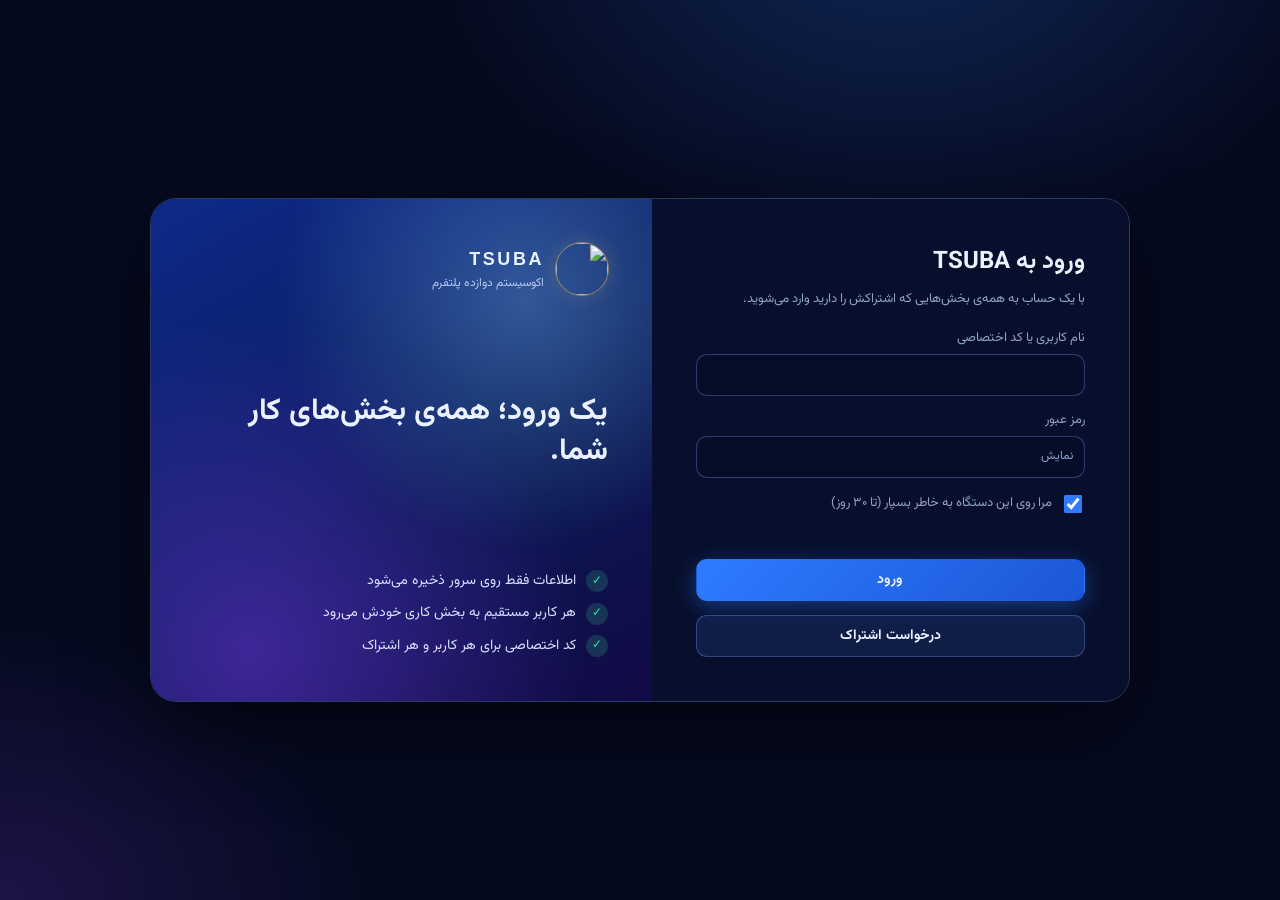
==== commit 4626cad4: "admin: back to the blue design, rebranded TSUBA with the emblem" ====
--- a/admin/index.html
+++ b/admin/index.html
@@ -1,100 +1,141 @@
 <!doctype html>
-<html lang="fa" dir="rtl" data-bs-theme="dark">
+<html lang="fa" dir="rtl">
 <head>
 <meta charset="utf-8">
 <meta name="viewport" content="width=device-width, initial-scale=1, viewport-fit=cover">
 <meta name="robots" content="noindex, nofollow">
-<meta name="theme-color" content="#0b0a08">
+<meta name="color-scheme" content="dark">
+<meta name="theme-color" content="#050a1f">
 <title>TSUBA · کنترل پنل کاربران</title>
-<!-- Tabler 1.0.0-beta20 (MIT): نسخه‌ی روی سرور خودتان؛ اگر نبود، از CDN -->
-<link rel="stylesheet" href="/vendor/tabler/tabler.rtl.min.css" onerror="this.onerror=null;this.href='https://cdn.jsdelivr.net/npm/@tabler/core@1.0.0-beta20/dist/css/tabler.rtl.min.css'">
 <link rel="preconnect" href="https://fonts.googleapis.com">
-<link rel="preload" as="style" href="https://fonts.googleapis.com/css2?family=Vazirmatn:wght@400;500;700&family=Cinzel:wght@600&display=swap" onload="this.onload=null;this.rel='stylesheet'">
+<link rel="preload" as="style" href="https://fonts.googleapis.com/css2?family=Syncopate:wght@700&family=Vazirmatn:wght@400;500;700;800&display=swap" onload="this.onload=null;this.rel='stylesheet'">
 <style>
-:root,[data-bs-theme=dark]{--tblr-font-sans-serif:Vazirmatn,Tahoma,"Segoe UI",sans-serif;--tblr-primary:#c9a45a;--tblr-primary-rgb:201,164,90;--tblr-primary-fg:#1a1408;--tblr-body-bg:#0b0a08;--tblr-bg-surface:#15130f;--tblr-bg-surface-secondary:#100e0b;--tblr-border-color:rgba(201,164,90,.18)}
-body{padding-top:env(safe-area-inset-top,0px);padding-bottom:env(safe-area-inset-bottom,0px)}
+:root{--bg:#050a1f;--bg2:#0b1638;--card:rgba(16,30,72,.72);--card2:rgba(24,42,96,.55);--ink:#eaf1ff;--muted:#8ea3c7;--line:rgba(126,160,255,.18);--line2:rgba(126,160,255,.32);
+ --blue:#2f7bff;--cyan:#22d3ee;--ok:#3ddc97;--warn:#f2b640;--bad:#fb7185;--violet:#8b5cf6;--r:14px;
+ box-sizing:border-box;padding-top:env(safe-area-inset-top,0px);padding-bottom:env(safe-area-inset-bottom,0px)}
+*,*::before,*::after{box-sizing:inherit}
+html{background:var(--bg);color:var(--ink);scroll-padding-top:env(safe-area-inset-top,0px)}
+body{margin:0;min-height:100vh;font:14px/1.6 Vazirmatn,Tahoma,"Segoe UI",sans-serif;background:radial-gradient(60vmax 45vmax at 70% -10%,rgba(47,123,255,.25),transparent 60%),radial-gradient(40vmax 30vmax at 0% 100%,rgba(124,58,237,.2),transparent 70%),var(--bg)}
+a{color:var(--cyan)}button,input,select,textarea{font:inherit;color:inherit}
 [hidden]{display:none!important}
-.btn-primary{--tblr-btn-bg:#c9a45a;--tblr-btn-border-color:#c9a45a;--tblr-btn-hover-bg:#d8b46b;--tblr-btn-hover-border-color:#d8b46b;--tblr-btn-color:#1a1408;--tblr-btn-hover-color:#1a1408;--tblr-btn-active-bg:#b8913f;--tblr-btn-disabled-bg:#7d6a45;--tblr-btn-disabled-color:#1a1408}
-.brand-name{font-family:Cinzel,"Times New Roman",serif;letter-spacing:.22em;color:#e8cf8f;direction:ltr}
-.mono{font-family:var(--tblr-font-monospace);direction:ltr;unicode-bidi:isolate}
+.mono{font-family:ui-monospace,Menlo,Consolas,monospace;direction:ltr;unicode-bidi:isolate}
+input,select,textarea{width:100%;min-height:42px;border-radius:11px;border:1px solid var(--line2);background:rgba(5,12,40,.6);padding:8px 12px;font-size:15px}
+input:focus,select:focus,textarea:focus{outline:2px solid var(--cyan);outline-offset:1px;border-color:transparent}
+input[type=checkbox]{width:18px;min-height:18px;height:18px;accent-color:var(--blue)}
 .ltr{direction:ltr;text-align:left}
-.emb{width:40px;height:40px;border-radius:50%;box-shadow:0 0 0 1px #8a6a2c}
-.login-emb{width:84px;height:84px;border-radius:50%;box-shadow:0 0 0 2px #8a6a2c,0 0 40px rgba(201,164,90,.25)}
-.page-center{background:radial-gradient(60vmax 45vmax at 50% 20%,rgba(201,164,90,.10),transparent 60%)}
-.navbar-vertical{background:#100e0b!important;border-inline-start:1px solid var(--tblr-border-color)}
-.navbar-vertical .nav-link{cursor:pointer;border-radius:8px;margin:2px 8px}
-.navbar-vertical .nav-link.active{background:rgba(201,164,90,.14);color:#e8cf8f!important}
-.me-box{border-top:1px solid var(--tblr-border-color)}
-dialog#dlg{border:0;padding:0;background:transparent;width:min(680px,94vw);max-height:92vh;color:inherit}
-dialog#dlg::backdrop{background:rgba(0,0,0,.7)}
-dialog#dlg .modal-content{max-height:92vh;overflow:auto}
-.toastx{position:fixed;bottom:calc(16px + env(safe-area-inset-bottom,0px));left:16px;z-index:2000;max-width:min(420px,90vw)}
-tr.cl{cursor:pointer}
-.kpi .h1{line-height:1.2}
-.chips{display:flex;flex-wrap:wrap;gap:4px}
-@media (max-width:991.98px){#menu:not(.show){display:none}}
+label.f{display:grid;gap:5px;font-size:13px;color:var(--muted)}
+.btn{min-height:42px;border-radius:11px;border:1px solid var(--line2);background:var(--card2);padding:0 16px;cursor:pointer;font-weight:700;color:var(--ink)}
+.btn:hover,.btn:focus-visible{border-color:var(--cyan);outline:none}
+.btn.p{background:linear-gradient(135deg,#2f7bff,#1b56d6);border-color:transparent;box-shadow:0 6px 22px rgba(47,123,255,.4)}
+.btn.s{min-height:34px;padding:0 11px;font-size:13px}
+.btn.d{color:var(--bad)}
+.chip{display:inline-flex;align-items:center;gap:4px;border-radius:99px;padding:1px 9px;font-size:12px;border:1px solid var(--line2);white-space:nowrap}
+.chip.ok{color:var(--ok);border-color:rgba(61,220,151,.45)}.chip.warn{color:var(--warn);border-color:rgba(242,182,64,.45)}.chip.bad{color:var(--bad);border-color:rgba(251,113,133,.45)}
+.err{color:var(--bad);font-size:13px;min-height:1.2em}
+/* ── ورود ── */
+#login{min-height:100vh;display:grid;place-items:center;padding:20px}
+.lcard{width:min(980px,100%);display:grid;grid-template-columns:1fr 1.05fr;border-radius:26px;overflow:hidden;border:1px solid var(--line2);box-shadow:0 30px 80px rgba(0,0,0,.5)}
+.lform{background:rgba(8,16,46,.92);padding:clamp(22px,4vw,44px);display:grid;gap:14px;align-content:center}
+.lform h1{margin:0;font-size:24px}.lform p.sub{margin:-6px 0 4px;color:var(--muted);font-size:13px}
+.lside{position:relative;padding:clamp(22px,4vw,44px);display:grid;align-content:space-between;gap:28px;background:radial-gradient(circle at 75% 20%,rgba(124,196,255,.35),transparent 45%),radial-gradient(circle at 20% 90%,rgba(124,58,237,.45),transparent 55%),linear-gradient(150deg,#0e2a8a,#081a55 55%,#120a45)}
+.brand{display:flex;align-items:center;gap:12px}.brand svg{width:54px;height:46px}.brand img{width:52px;height:52px;border-radius:50%;box-shadow:0 0 0 1px rgba(201,164,90,.6),0 0 18px rgba(201,164,90,.25);flex:none}
+.brand b{font-family:Syncopate,"Arial Black",sans-serif;letter-spacing:.14em;font-size:18px;direction:ltr}
+.brand small{display:block;color:#b9c8ee;font-size:12px}
+.lside h2{font-size:clamp(22px,3vw,30px);line-height:1.35;margin:0}
+.lside ul{list-style:none;margin:0;padding:0;display:grid;gap:10px}
+.lside li{display:flex;gap:10px;align-items:center;color:#d6e1ff}
+.lside li i{width:22px;height:22px;border-radius:50%;display:grid;place-items:center;background:rgba(61,220,151,.18);color:var(--ok);font-style:normal;font-size:12px;flex:none}
+.row{display:flex;gap:10px;align-items:center;flex-wrap:wrap}
+.check{display:flex;gap:8px;align-items:center;color:var(--muted);font-size:13px}
+.pw{position:relative}.pw button{position:absolute;inset-inline-start:6px;top:50%;transform:translateY(-50%);min-height:30px;border:0;background:none;color:var(--muted);cursor:pointer;font-size:12px}
+.pw input{padding-inline-start:64px}
+/* ── پنل ── */
+#app{display:grid;grid-template-columns:240px 1fr;min-height:100vh}
+nav.side{border-inline-end:1px solid var(--line);background:rgba(5,12,40,.55);padding:18px 12px;display:flex;flex-direction:column;gap:6px;position:sticky;top:0;height:100vh}
+nav.side .brand{padding:4px 8px 14px}
+nav.side button{display:flex;align-items:center;gap:10px;text-align:start;border:0;background:none;padding:10px 12px;border-radius:11px;cursor:pointer;color:var(--muted);font-weight:500}
+nav.side button[aria-current=page]{background:var(--card2);color:var(--ink);box-shadow:inset 3px 0 0 var(--cyan)}
+nav.side button:hover,nav.side button:focus-visible{color:var(--ink);outline:none;background:rgba(47,123,255,.12)}
+nav.side .me{margin-top:auto;border-top:1px solid var(--line);padding:12px 8px 0;font-size:12.5px;color:var(--muted)}
+nav.side .me b{display:block;color:var(--ink);font-size:14px}
+main.pg{padding:clamp(16px,3vw,32px);max-width:1200px;width:100%}
+.head{display:flex;justify-content:space-between;align-items:end;gap:12px;flex-wrap:wrap;margin-bottom:16px}
+.head h1{margin:0;font-size:22px}.head p{margin:2px 0 0;color:var(--muted);font-size:13px}
+.card{background:var(--card);border:1px solid var(--line);border-radius:var(--r);padding:16px;backdrop-filter:blur(8px)}
+.grid{display:grid;gap:12px}.g4{grid-template-columns:repeat(auto-fit,minmax(170px,1fr))}.g2{grid-template-columns:repeat(auto-fit,minmax(260px,1fr))}
+.kpi b{display:block;font-size:26px;line-height:1.2}.kpi span{color:var(--muted);font-size:12.5px}
+.tbl{width:100%;border-collapse:collapse}
+.tw{overflow-x:auto;border:1px solid var(--line);border-radius:var(--r);background:var(--card)}
+.tbl th,.tbl td{padding:10px 12px;border-bottom:1px solid var(--line);text-align:start;vertical-align:middle;white-space:nowrap}
+.tbl th{color:var(--muted);font-weight:500;font-size:12.5px;background:rgba(5,12,40,.4)}
+.tbl tr:last-child td{border-bottom:0}
+.tbl td.row{display:table-cell}.tbl td.row .btn{margin-inline-end:6px}
+.tbl tr.cl{cursor:pointer}.tbl tr.cl:hover td{background:rgba(47,123,255,.08)}
+.bar{height:8px;border-radius:99px;background:rgba(126,160,255,.15);overflow:hidden}.bar i{display:block;height:100%;background:linear-gradient(90deg,var(--cyan),var(--blue))}
+.mods{display:flex;flex-wrap:wrap;gap:8px}
+.mods label{display:flex;gap:6px;align-items:center;border:1px solid var(--line2);border-radius:99px;padding:4px 10px;cursor:pointer;font-size:13px}
+.mods label:has(input:checked){border-color:var(--cyan);background:rgba(34,211,238,.1)}
+.lvls{display:grid;gap:8px}.lvls .lv{display:grid;grid-template-columns:42px 1fr;gap:10px;align-items:center}
+.lvls .lv span{width:34px;height:34px;border-radius:50%;display:grid;place-items:center;background:var(--card2);font-weight:700}
+dialog{border:1px solid var(--line2);border-radius:18px;background:#0a1640;color:var(--ink);padding:0;width:min(640px,94vw);max-height:90vh}
+dialog::backdrop{background:rgba(2,6,20,.7)}
+dialog form,dialog .dl{padding:20px;display:grid;gap:12px}
+dialog h2{margin:0;font-size:18px}
+.toast{position:fixed;bottom:calc(16px + env(safe-area-inset-bottom,0px));inset-inline-start:16px;z-index:50;background:#0f2a5a;border:1px solid var(--line2);border-radius:12px;padding:10px 14px;box-shadow:0 10px 30px rgba(0,0,0,.4)}
+.empty{color:var(--muted);text-align:center;padding:26px}
+.secret{background:rgba(61,220,151,.1);border:1px dashed rgba(61,220,151,.5);border-radius:12px;padding:12px}
+.mb{margin-bottom:12px}
+@media (max-width:860px){.lcard{grid-template-columns:1fr}.lside{order:-1;padding:22px}.lside h2,.lside ul{display:none}
+ #app{grid-template-columns:1fr}nav.side{position:sticky;top:0;z-index:5;height:auto;flex-direction:row;overflow-x:auto;padding:8px;gap:4px}nav.side .brand,nav.side .me{display:none}nav.side button{white-space:nowrap;padding:8px 10px}}
 @media (prefers-reduced-motion:reduce){*{transition:none!important}}
 </style>
 </head>
 <body>
-<!-- ── ورود ── -->
-<div class="page page-center" id="login" hidden>
- <div class="container container-tight py-4">
-  <div class="text-center mb-4"><img class="login-emb" data-emb alt=""><div class="h2 mt-3 mb-0 brand-name">TSUBA</div><div class="text-secondary">اکوسیستم دوازده پلتفرم</div></div>
-  <div class="card card-md">
-   <form class="card-body" id="lf" autocomplete="on" novalidate>
-    <h2 class="h2 text-center mb-2">ورود</h2>
-    <p class="text-secondary text-center mb-4">با یک حساب به همه‌ی بخش‌هایی که اشتراکش را دارید وارد می‌شوید.</p>
-    <div class="mb-3"><label class="form-label" for="lfCode">نام کاربری یا کد اختصاصی</label><input id="lfCode" name="code" class="form-control ltr" autocomplete="username" autocapitalize="off" spellcheck="false" required></div>
-    <div class="mb-2"><label class="form-label" for="lfPin">رمز عبور</label>
-     <div class="input-group input-group-flat"><input id="lfPin" name="pin" type="password" class="form-control ltr" autocomplete="current-password" required><span class="input-group-text"><button type="button" class="btn btn-link link-secondary p-0" id="pwT" aria-pressed="false">نمایش</button></span></div></div>
-    <label class="form-check mb-3"><input type="checkbox" class="form-check-input" name="remember" checked><span class="form-check-label">مرا روی این دستگاه به خاطر بسپار (تا ۳۰ روز)</span></label>
-    <div class="text-danger small mb-2" id="lErr" role="alert"></div>
-    <button class="btn btn-primary w-100 p" type="submit">ورود</button>
-    <button class="btn w-100 mt-2" type="button" id="suOpen">درخواست اشتراک</button>
-    <div class="text-warning small text-center mt-3" id="tmNote" hidden>حالت آزمایشی سرور روشن است.</div>
-   </form>
+<svg width="0" height="0" style="position:absolute" aria-hidden="true"><defs>
+ <linearGradient id="dg" x1="0" y1="0" x2="1" y2="1"><stop offset="0" stop-color="#fff"/><stop offset=".55" stop-color="#c9d6f2"/><stop offset="1" stop-color="#7d8fbd"/></linearGradient>
+ <linearGradient id="og" x1="0" x2="1"><stop offset="0" stop-color="#1e6bff" stop-opacity=".2"/><stop offset=".6" stop-color="#3fa0ff"/><stop offset="1" stop-color="#9fd2ff"/></linearGradient>
+ <symbol id="logo" viewBox="0 0 200 170"><path d="M62 22h40c38 0 64 25 64 62s-26 62-64 62H62zM90 50v68h12c21 0 35-13 35-34s-14-34-35-34z" fill="url(#dg)" fill-rule="evenodd"/><path d="M62 22 90 50v68l-28 28z" fill="#9fb0d8" opacity=".55"/><ellipse cx="104" cy="96" rx="92" ry="30" transform="rotate(-18 104 96)" fill="none" stroke="url(#og)" stroke-width="7" stroke-linecap="round" stroke-dasharray="330 60"/><circle cx="176" cy="62" r="11" fill="#4aa3ff"/></symbol>
+</defs></svg>
+
+<section id="login" hidden>
+ <div class="lcard">
+  <form class="lform" id="lf" autocomplete="on" novalidate>
+   <h1>ورود به TSUBA</h1>
+   <p class="sub">با یک حساب به همه‌ی بخش‌هایی که اشتراکش را دارید وارد می‌شوید.</p>
+   <label class="f">نام کاربری یا کد اختصاصی<input name="code" class="ltr" autocomplete="username" autocapitalize="off" spellcheck="false" required></label>
+   <label class="f">رمز عبور<span class="pw"><input name="pin" type="password" class="ltr" autocomplete="current-password" required><button type="button" id="pwT" aria-pressed="false">نمایش</button></span></label>
+   <label class="check"><input type="checkbox" name="remember" checked> مرا روی این دستگاه به خاطر بسپار (تا ۳۰ روز)</label>
+   <div class="err" id="lErr" role="alert"></div>
+   <button class="btn p" type="submit">ورود</button>
+   <button class="btn" type="button" id="suOpen">درخواست اشتراک</button>
+   <p class="sub" id="tmNote" hidden>حالت آزمایشی سرور روشن است.</p>
+  </form>
+  <div class="lside">
+   <div class="brand"><img src="../assets/tsuba-emblem.webp" alt=""><div><b>TSUBA</b><small>اکوسیستم دوازده پلتفرم</small></div></div>
+   <h2>یک ورود؛ همه‌ی بخش‌های کار شما.</h2>
+   <ul><li><i>✓</i>اطلاعات فقط روی سرور ذخیره می‌شود</li><li><i>✓</i>هر کاربر مستقیم به بخش کاری خودش می‌رود</li><li><i>✓</i>کد اختصاصی برای هر کاربر و هر اشتراک</li></ul>
   </div>
-  <div class="text-center text-secondary mt-3"><a href="/" class="link-secondary">بازگشت به صفحه‌ی اصلی</a></div>
  </div>
+</section>
+
+<section id="pwc" hidden style="min-height:100vh;display:grid;place-items:center;padding:20px">
+ <form class="card" id="pcf" style="width:min(420px,100%);display:grid;gap:12px">
+  <h1 style="margin:0;font-size:20px">رمز تازه انتخاب کنید</h1>
+  <p class="sub" style="margin:0;color:var(--muted)">رمز اولیه باید عوض شود. دست‌کم ۸ نویسه.</p>
+  <label class="f">رمز فعلی<input name="old" type="password" class="ltr" autocomplete="current-password" required></label>
+  <label class="f">رمز تازه<input name="new" type="password" class="ltr" autocomplete="new-password" minlength="8" required></label>
+  <div class="err" id="pcErr" role="alert"></div>
+  <button class="btn p">ذخیره‌ی رمز</button>
+ </form>
+</section>
+
+<div id="app" hidden>
+ <nav class="side" id="nav" aria-label="بخش‌های پنل"></nav>
+ <main class="pg" id="pg"></main>
 </div>
 
-<!-- ── تغییر رمز اجباری ── -->
-<div class="page page-center" id="pwc" hidden>
- <div class="container container-tight py-4"><div class="card card-md"><form class="card-body" id="pcf">
-  <h2 class="h2 mb-2">رمز تازه انتخاب کنید</h2><p class="text-secondary">رمز اولیه باید عوض شود. دست‌کم ۸ نویسه.</p>
-  <div class="mb-3"><label class="form-label">رمز فعلی</label><input name="old" type="password" class="form-control ltr" autocomplete="current-password" required></div>
-  <div class="mb-3"><label class="form-label">رمز تازه</label><input name="new" type="password" class="form-control ltr" autocomplete="new-password" minlength="8" required></div>
-  <div class="text-danger small mb-2" id="pcErr" role="alert"></div>
-  <button class="btn btn-primary w-100">ذخیره‌ی رمز</button>
- </form></div></div>
-</div>
-
-<!-- ── پنل ── -->
-<div class="page" id="app" hidden>
- <aside class="navbar navbar-vertical navbar-expand-lg" data-bs-theme="dark">
-  <div class="container-fluid">
-   <button class="navbar-toggler" type="button" id="tog" aria-controls="menu" aria-expanded="false" aria-label="باز و بسته کردن فهرست"><span class="navbar-toggler-icon"></span></button>
-   <a class="navbar-brand d-flex align-items-center gap-2" href="/" aria-label="TSUBA"><img class="emb" data-emb alt=""><span class="brand-name">TSUBA</span></a>
-   <div class="navbar-collapse" id="menu">
-    <div class="text-secondary small px-3 mt-2" id="scope"></div>
-    <ul class="navbar-nav pt-lg-2" id="nav"></ul>
-    <div class="me-box mt-auto p-3 small" id="me"></div>
-   </div>
-  </div>
- </aside>
- <div class="page-wrapper">
-  <div class="page-header d-print-none"><div class="container-xl"><div class="row g-2 align-items-center">
-   <div class="col"><div class="page-pretitle" id="pre"></div><h2 class="page-title" id="ttl"></h2></div>
-   <div class="col-auto ms-auto d-flex gap-2" id="act"></div>
-  </div></div></div>
-  <div class="page-body"><div class="container-xl" id="pg"></div></div>
- </div>
-</div>
-
-<dialog id="dlg" aria-modal="true"></dialog>
-<div class="toastx" id="toast" role="status" hidden><div class="alert alert-info mb-0" id="toastT"></div></div>
-<img id="emb" src="../assets/tsuba-emblem.webp" alt="" hidden>
+<dialog id="dlg"></dialog>
+<div class="toast" id="toast" role="status" hidden></div>
 
 <script>
 (function(){
@@ -105,26 +146,22 @@
 function api(m,p,b){return fetch(API+p,{method:m,headers:Object.assign({'Content-Type':'application/json'},T?{Authorization:'Bearer '+T}:{}),body:b===undefined?undefined:JSON.stringify(b),cache:'no-store'}).then(function(r){return r.json().catch(function(){return{}}).then(function(j){if(!r.ok){var e=new Error(j.error||('http-'+r.status));e.status=r.status;e.body=j;throw e}return j})})}
 var ERR={'bad-credentials':'نام کاربری یا رمز درست نیست.','locked':'به‌خاطر تلاش‌های ناموفق، ۱۰ دقیقه صبر کنید.','subscription-inactive':'اشتراک شما فعال نیست؛ با مدیر اشتراک تماس بگیرید.','code-exists':'این نام کاربری قبلاً گرفته شده است.','no-seats':'ظرفیت کاربران این اشتراک پر است.','level-out-of-range':'این سطح در اشتراک شما تعریف نشده است.','weak-pin':'رمز ضعیف است؛ دست‌کم ۸ نویسه و غیر از رمز قبلی.','invalid':'برخی فیلدها درست پر نشده‌اند.','no-modules':'دست‌کم یک بخش را انتخاب کنید.','owner-locked':'مدیر اشتراک را نمی‌شود غیرفعال یا جابه‌جا کرد.','forbidden':'اجازه‌ی این کار را ندارید.','rate-limited':'درخواست‌ها زیاد بود؛ کمی بعد دوباره تلاش کنید.'};
 function emsg(e){return ERR[e&&e.message]||(e&&e.status?'خطای سرور ('+e.message+')':'ارتباط با سرور برقرار نشد.')}
-function toast(t){$('#toastT').textContent=t;$('#toast').hidden=false;clearTimeout(toast.t);toast.t=setTimeout(function(){$('#toast').hidden=true},3200)}
+function toast(t){var el=$('#toast');el.textContent=t;el.hidden=false;clearTimeout(toast.t);toast.t=setTimeout(function(){el.hidden=true},3200)}
 var fmtD=function(ts){if(!ts)return 'نامحدود';try{return new Intl.DateTimeFormat('fa-IR-u-ca-persian',{year:'numeric',month:'2-digit',day:'2-digit'}).format(new Date(ts*1000))}catch(e){return new Date(ts*1000).toLocaleDateString()}};
 var daysLeft=function(ts){return ts?Math.ceil((ts*1000-Date.now())/864e5):null};
 var fa=function(n){return Number(n||0).toLocaleString('fa-IR')};
 function modName(slug){var m=MODS.filter(function(x){return x.slug===slug})[0];return m?m.name_fa:slug}
-function badge(t,c){return '<span class="badge bg-'+(c||'secondary')+'-lt">'+t+'</span>'}
-function chipsMods(list){return '<div class="chips">'+((list||[]).map(function(s){return badge(esc(modName(s)),'azure')}).join('')||badge('بدون بخش','yellow'))+'</div>'}
-function stChip(active,status){return active?badge('فعال','green'):(status==='suspended'?badge('معلق','red'):badge('غیرفعال یا منقضی','yellow'))}
+function chipsMods(list){return (list||[]).map(function(s){return '<span class="chip">'+esc(modName(s))+'</span>'}).join(' ')||'<span class="chip warn">بدون بخش</span>'}
+function stChip(active,status){return active?'<span class="chip ok">فعال</span>':(status==='suspended'?'<span class="chip bad">معلق</span>':'<span class="chip warn">غیرفعال یا منقضی</span>')}
 function show(id){['login','pwc','app'].forEach(function(x){$('#'+x).hidden=x!==id})}
-function card(inner,title,cls){return '<div class="card '+(cls||'')+'">'+(title?'<div class="card-header"><h3 class="card-title">'+title+'</h3></div>':'')+inner+'</div>'}
-function kpis(list){return '<div class="row row-cards mb-3">'+list.map(function(k){return '<div class="col-sm-6 col-lg-3"><div class="card card-sm kpi"><div class="card-body"><div class="subheader">'+k[0]+'</div><div class="h1 mb-0 mt-1">'+k[1]+'</div>'+(k[2]||'')+'</div></div></div>'}).join('')+'</div>'}
-function table(head,rows,empty){return rows.length?'<div class="card"><div class="table-responsive"><table class="table table-vcenter card-table"><thead><tr>'+head.map(function(h){return '<th>'+h+'</th>'}).join('')+'</tr></thead><tbody>'+rows.join('')+'</tbody></table></div></div>':'<div class="card"><div class="card-body text-center text-secondary py-5">'+empty+'</div></div>'}
 
 /* ── ورود ── */
 var lf=$('#lf');
 $('#pwT').onclick=function(){var i=lf.pin,on=i.type==='password';i.type=on?'text':'password';this.textContent=on?'پنهان':'نمایش';this.setAttribute('aria-pressed',on)};
 lf.onsubmit=function(e){e.preventDefault();var b=lf.querySelector('.btn.p');$('#lErr').textContent='';if(!lf.code.value.trim()||!lf.pin.value){$('#lErr').textContent='نام کاربری و رمز را وارد کنید.';return}b.disabled=true;
  api('POST','/auth/login',{code:lf.code.value.trim(),pin:lf.pin.value,device:'panel',remember:lf.remember.checked}).then(function(r){T=r.token;try{localStorage.setItem('hub.token',T)}catch(x){}lf.pin.value='';enter(r)}).catch(function(x){$('#lErr').textContent=emsg(x)}).then(function(){b.disabled=false})};
-$('#suOpen').onclick=function(){openDlg('درخواست اشتراک','<p class="text-secondary">اطلاعات تماس را بگذارید؛ برای راه‌اندازی اشتراک با شما تماس گرفته می‌شود.</p><div class="mb-3"><label class="form-label">نام و نام خانوادگی</label><input name="name" class="form-control" required></div><div class="mb-3"><label class="form-label">نام شرکت</label><input name="company" class="form-control"></div><div class="row"><div class="col-md-6 mb-3"><label class="form-label">تلفن همراه</label><input name="phone" class="form-control ltr" inputmode="tel"></div><div class="col-md-6 mb-3"><label class="form-label">ایمیل</label><input name="email" type="email" class="form-control ltr"></div></div><div class="mb-1"><label class="form-label">توضیح (بخش‌های مورد نیاز، تعداد کاربر)</label><textarea name="note" rows="3" class="form-control"></textarea></div>','ارسال درخواست',function(f){
- return api('POST','/signup',{name:f.name.value,company:f.company.value,phone:f.phone.value,email:f.email.value,note:f.note.value}).then(function(){closeDlg();toast('درخواست شما ثبت شد.')})})};
+$('#suOpen').onclick=function(){openDlg('<form id="suf"><h2>درخواست اشتراک</h2><p style="margin:0;color:var(--muted)">اطلاعات تماس را بگذارید؛ برای راه‌اندازی اشتراک با شما تماس گرفته می‌شود.</p><label class="f">نام و نام خانوادگی<input name="name" required></label><label class="f">نام شرکت<input name="company"></label><div class="grid g2"><label class="f">تلفن همراه<input name="phone" class="ltr" inputmode="tel"></label><label class="f">ایمیل<input name="email" class="ltr" type="email"></label></div><label class="f">توضیح (بخش‌های مورد نیاز، تعداد کاربر)<textarea name="note" rows="3"></textarea></label><div class="err" role="alert"></div><div class="row"><button class="btn p">ارسال درخواست</button><button class="btn" type="button" data-close>انصراف</button></div></form>',function(f){
+ f.onsubmit=function(e){e.preventDefault();api('POST','/signup',{name:f.name.value,company:f.company.value,phone:f.phone.value,email:f.email.value,note:f.note.value}).then(function(){closeDlg();toast('درخواست شما ثبت شد.')}).catch(function(x){f.querySelector('.err').textContent=emsg(x)})}})};
 $('#pcf').onsubmit=function(e){e.preventDefault();var f=e.target;api('POST','/auth/change-pin',{old:f.old.value,new:f.new.value}).then(function(r){T=r.token;try{localStorage.setItem('hub.token',T)}catch(x){}f.reset();return api('GET','/me')}).then(enter).catch(function(x){$('#pcErr').textContent=emsg(x)})};
 function logout(){try{localStorage.removeItem('hub.token')}catch(e){}T='';S=null;lf.reset();show('login');lf.code.focus()}
 
@@ -136,78 +173,64 @@
 var NAV_OWNER=[['overview','نمای کلی'],['users','کاربران'],['levels','سطوح'],['profile','پروفایل من']];
 function isAdmin(){return S&&S.user.role==='admin'&&!S.tenant}
 function buildNav(){var n=isAdmin()?NAV_ADMIN:NAV_OWNER;
- $('#scope').textContent=isAdmin()?'مدیریت اکوسیستم':S.tenant.name;
- $('#nav').innerHTML=n.map(function(x){return '<li class="nav-item"><a class="nav-link" href="#'+x[0]+'" data-go="'+x[0]+'"><span class="nav-link-title">'+x[1]+'</span></a></li>'}).join('');
- $('#me').innerHTML='<div class="fw-bold">'+esc(S.user.name)+'</div><div class="mono text-secondary">'+esc(S.ucode||S.user.code)+'</div><div class="d-flex gap-2 mt-2"><a class="btn btn-sm" href="/">صفحه‌ی اصلی</a><button class="btn btn-sm" type="button" id="lo">خروج</button></div>';
+ $('#nav').innerHTML='<div class="brand"><img src="../assets/tsuba-emblem.webp" alt=""><div><b>TSUBA</b><small>'+(isAdmin()?'مدیریت اکوسیستم':esc(S.tenant.name))+'</small></div></div>'+n.map(function(x){return '<button type="button" data-go="'+x[0]+'">'+x[1]+'</button>'}).join('')+'<div class="me"><b>'+esc(S.user.name)+'</b><span class="mono">'+esc(S.ucode||S.user.code)+'</span><div class="row" style="margin-top:8px"><a class="btn s" href="/">صفحه‌ی اصلی</a><button class="btn s" type="button" id="lo">خروج</button></div></div>';
  $('#lo').onclick=logout}
-$('#nav').addEventListener('click',function(e){var b=e.target.closest('[data-go]');if(b){e.preventDefault();go(b.dataset.go);$('#menu').classList.remove('show');$('#tog').setAttribute('aria-expanded','false')}});
-$('#tog').onclick=function(){var m=$('#menu'),on=!m.classList.contains('show');m.classList.toggle('show',on);this.setAttribute('aria-expanded',on)};
+$('#nav').addEventListener('click',function(e){var b=e.target.closest('[data-go]');if(b)go(b.dataset.go)});
 addEventListener('hashchange',function(){if(S&&!$('#app').hidden)go(location.hash.slice(1)||'overview',true)});
 function go(v,fromHash){var list=isAdmin()?NAV_ADMIN:NAV_OWNER;if(!list.some(function(x){return x[0]===v}))v='overview';VIEW=v;if(!fromHash&&location.hash!=='#'+v)history.replaceState(null,'','#'+v);
- $$('#nav [data-go]').forEach(function(b){var on=b.dataset.go===v;b.classList.toggle('active',on);if(on)b.setAttribute('aria-current','page');else b.removeAttribute('aria-current')});
- head(list.filter(function(x){return x[0]===v})[0][1],'');$('#pg').innerHTML='<div class="text-secondary py-4">در حال بارگذاری…</div>';(isAdmin()?A:O)[v]().catch(function(x){$('#pg').innerHTML='<div class="alert alert-danger">'+esc(emsg(x))+'</div>'})}
-function head(t,pre,act){$('#ttl').innerHTML=t;$('#pre').innerHTML=pre||'';$('#act').innerHTML=act||''}
-/* پنجره: عنوان، بدنه، دکمه‌ی اصلی و کار ذخیره (یک Promise برمی‌گرداند) */
-function openDlg(title,body,okText,onOk){var d=$('#dlg');
- d.innerHTML='<form class="modal-content"><div class="modal-header"><h5 class="modal-title">'+title+'</h5><button type="button" class="btn-close" data-close aria-label="بستن"></button></div><div class="modal-body">'+body+'<div class="text-danger small mt-2 err" role="alert"></div></div><div class="modal-footer">'+(okText?'<button class="btn btn-primary p">'+okText+'</button>':'')+'<button type="button" class="btn" data-close>'+(okText?'انصراف':'بستن')+'</button></div></form>';
- var f=d.querySelector('form');d.querySelectorAll('[data-close]').forEach(function(b){b.onclick=closeDlg});
- f.onsubmit=function(e){e.preventDefault();if(!onOk)return closeDlg();var b=f.querySelector('.btn.p');b.disabled=true;f.querySelector('.err').textContent='';Promise.resolve(onOk(f)).catch(function(x){f.querySelector('.err').textContent=x&&x.ui?x.ui:emsg(x)}).then(function(){if(b)b.disabled=false})};
- d.showModal?d.showModal():d.setAttribute('open','');return f}
+ $$('#nav [data-go]').forEach(function(b){if(b.dataset.go===v)b.setAttribute('aria-current','page');else b.removeAttribute('aria-current')});
+ $('#pg').innerHTML='<p class="empty">در حال بارگذاری…</p>';(isAdmin()?A:O)[v]().catch(function(x){$('#pg').innerHTML='<div class="card err">'+esc(emsg(x))+'</div>'})}
+function head(t,sub,act){return '<div class="head"><div><h1>'+t+'</h1>'+(sub?'<p>'+sub+'</p>':'')+'</div><div class="row">'+(act||'')+'</div></div>'}
+function openDlg(html,init){var d=$('#dlg');d.innerHTML=html;d.querySelectorAll('[data-close]').forEach(function(b){b.onclick=closeDlg});d.showModal?d.showModal():d.setAttribute('open','');if(init)init(d.querySelector('form')||d)}
 function closeDlg(){var d=$('#dlg');d.close?d.close():d.removeAttribute('open')}
-function doneDlg(title,html,after){var d=$('#dlg');d.innerHTML='<div class="modal-content"><div class="modal-header"><h5 class="modal-title">'+title+'</h5></div><div class="modal-body">'+html+'</div><div class="modal-footer"><button type="button" class="btn btn-primary" data-close>بستن</button></div></div>';d.querySelector('[data-close]').onclick=function(){closeDlg();if(after)after()}}
-function modChecks(name,allowed,picked){return '<div>'+MODS.filter(function(m){return !allowed||allowed.indexOf(m.slug)>=0}).map(function(m){return '<label class="form-check form-check-inline"><input class="form-check-input" type="checkbox" name="'+name+'" value="'+m.slug+'"'+(picked&&picked.indexOf(m.slug)>=0?' checked':'')+'><span class="form-check-label">'+esc(m.name_fa)+(m.status==='planned'?' <small class="text-warning">(به‌زودی)</small>':'')+'</span></label>'}).join('')+'</div>'}
+function modChecks(name,allowed,picked){return '<div class="mods">'+MODS.filter(function(m){return !allowed||allowed.indexOf(m.slug)>=0}).map(function(m){return '<label><input type="checkbox" name="'+name+'" value="'+m.slug+'"'+(picked&&picked.indexOf(m.slug)>=0?' checked':'')+'> '+esc(m.name_fa)+(m.status==='planned'?' <small style="color:var(--warn)">(به‌زودی)</small>':'')+'</label>'}).join('')+'</div>'}
 function picked(f,name){return $$('input[name="'+name+'"]:checked',f).map(function(i){return i.value})}
-function secretBox(rows){return '<div class="alert alert-success secret mb-0">'+rows.map(function(r){return '<div class="d-flex justify-content-between gap-3 py-1"><span>'+r[0]+'</span><b class="mono">'+esc(r[1])+'</b></div>'}).join('')+'<div class="small text-secondary mt-2">این اطلاعات را به کاربر بدهید. با اولین ورود، رمز اولیه باید عوض شود.</div></div>'}
-function fld(label,input,col){return '<div class="'+(col||'col-12')+' mb-3"><label class="form-label">'+label+'</label>'+input+'</div>'}
+function secretBox(rows){return '<div class="secret">'+rows.map(function(r){return '<div class="row" style="justify-content:space-between"><span>'+r[0]+'</span><b class="mono">'+esc(r[1])+'</b></div>'}).join('')+'<p style="margin:8px 0 0;font-size:12.5px;color:var(--muted)">این اطلاعات را به کاربر بدهید. با اولین ورود، رمز اولیه باید عوض شود.</p></div>'}
 
 /* ── مدیر اکوسیستم ── */
 var A={
  overview:function(){return Promise.all([api('GET','/admin/tenants'),api('GET','/admin/stats'),api('GET','/admin/signups')]).then(function(r){var t=r[0].tenants,st=r[1],su=r[2].items;
   var act=t.filter(function(x){return x.active}).length,exp=t.filter(function(x){var d=x.sub&&daysLeft(x.sub.ends);return x.active&&d!==null&&d<=30}).length,seats=t.reduce(function(a,x){return a+x.users},0),nw=su.filter(function(x){return x.status==='new'}).length;
-  head('نمای کلی اکوسیستم','TSUBA');
-  $('#pg').innerHTML=kpis([['اشتراک فعال',fa(act)+' از '+fa(t.length)],['نزدیک پایان (۳۰ روز)',fa(exp)],['کاربران اشتراک‌ها',fa(seats)],['درخواست تازه',fa(nw)]])+kpis([['کاربران دفتر مرکزی',fa(st.users)],['حجم پایگاه‌داده',fa(st.db_kb)+' KB'],['ورود ۲۴ ساعت',fa(st.logins24h)],['آخرین پشتیبان',st.last_backup?fmtD(st.last_backup):'هنوز ندارد']])+
-  '<h3 class="mb-2">اشتراک‌هایی که زودتر تمام می‌شوند</h3>'+tenantTable(t.filter(function(x){return x.sub&&x.sub.ends}).sort(function(a,b){return a.sub.ends-b.sub.ends}).slice(0,6));bindTenantRows()})},
- tenants:function(){return api('GET','/admin/tenants').then(function(r){head('اشتراک‌ها','شرکت‌هایی که از اکوسیستم خرید کرده‌اند','<button class="btn btn-primary" type="button" id="nt">اشتراک جدید</button>');$('#pg').innerHTML='<p class="text-secondary">روی هر ردیف بزنید تا جزئیات و کاربرانش را ببینید.</p>'+tenantTable(r.tenants);bindTenantRows();$('#nt').onclick=newTenant})},
+  $('#pg').innerHTML=head('نمای کلی اکوسیستم','وضعیت اشتراک‌ها و سرور')+'<div class="grid g4 mb">'+[['اشتراک فعال',act+' از '+t.length],['نزدیک پایان (۳۰ روز)',exp],['کاربران اشتراک‌ها',seats],['درخواست تازه',nw],['کاربران دفتر مرکزی',st.users],['حجم پایگاه‌داده',fa(st.db_kb)+' KB']].map(function(k){return '<div class="card kpi"><b>'+(typeof k[1]==='number'?fa(k[1]):esc(k[1]))+'</b><span>'+k[0]+'</span></div>'}).join('')+'</div>'+
+  '<div class="card"><h2 style="margin:0 0 10px;font-size:16px">اشتراک‌هایی که زودتر تمام می‌شوند</h2>'+tenantTable(t.filter(function(x){return x.sub&&x.sub.ends}).sort(function(a,b){return a.sub.ends-b.sub.ends}).slice(0,6))+'</div>';bindTenantRows()})},
+ tenants:function(){return api('GET','/admin/tenants').then(function(r){$('#pg').innerHTML=head('اشتراک‌ها','شرکت‌هایی که از اکوسیستم خرید کرده‌اند؛ روی هر ردیف بزنید تا جزئیات و کاربرانش را ببینید.','<button class="btn p" type="button" id="nt">اشتراک جدید</button>')+tenantTable(r.tenants);bindTenantRows();$('#nt').onclick=newTenant})},
  signups:function(){return api('GET','/admin/signups').then(function(r){var L={'new':'تازه','contacted':'تماس گرفته شد','converted':'تبدیل به اشتراک','rejected':'رد شد'};
-  head('درخواست‌های اشتراک','از صفحه‌ی ورود');
-  $('#pg').innerHTML=table(['تاریخ','نام','شرکت','تماس','توضیح','وضعیت'],r.items.map(function(x){return '<tr><td>'+fmtD(x.ts)+'</td><td>'+esc(x.name)+'</td><td>'+esc(x.company)+'</td><td class="mono">'+esc(x.phone)+' '+esc(x.email)+'</td><td class="text-wrap" style="min-width:180px">'+esc(x.note)+'</td><td><select class="form-select form-select-sm" data-su="'+x.id+'" aria-label="وضعیت درخواست">'+Object.keys(L).map(function(k){return '<option value="'+k+'"'+(k===x.status?' selected':'')+'>'+L[k]+'</option>'}).join('')+'</select></td></tr>'}),'هنوز درخواستی نیامده است.');
+  $('#pg').innerHTML=head('درخواست‌های اشتراک','از دکمه‌ی «درخواست اشتراک» در صفحه‌ی ورود')+(r.items.length?'<div class="tw"><table class="tbl"><thead><tr><th>تاریخ</th><th>نام</th><th>شرکت</th><th>تماس</th><th>توضیح</th><th>وضعیت</th></tr></thead><tbody>'+r.items.map(function(x){return '<tr><td>'+fmtD(x.ts)+'</td><td>'+esc(x.name)+'</td><td>'+esc(x.company)+'</td><td class="mono">'+esc(x.phone)+' '+esc(x.email)+'</td><td style="white-space:normal;min-width:180px">'+esc(x.note)+'</td><td><select data-su="'+x.id+'" aria-label="وضعیت درخواست">'+Object.keys(L).map(function(k){return '<option value="'+k+'"'+(k===x.status?' selected':'')+'>'+L[k]+'</option>'}).join('')+'</select></td></tr>'}).join('')+'</tbody></table></div>':'<div class="card empty">هنوز درخواستی نیامده است.</div>');
   $$('[data-su]').forEach(function(s){s.onchange=function(){api('PATCH','/admin/signups/'+s.dataset.su,{status:s.value}).then(function(){toast('ذخیره شد.')}).catch(function(x){toast(emsg(x))})}})})},
  modules:function(){return api('GET','/modules').then(function(r){MODS=r.modules;var L={live:'فعال',beta:'آزمایشی',planned:'به‌زودی',retired:'بازنشسته'};
-  head('ماژول‌های اکوسیستم','فقط بخش‌های فعال یا آزمایشی در اشتراک‌ها قابل استفاده‌اند');
-  $('#pg').innerHTML=table(['بخش','شناسه','وضعیت','نشانی','سایت دسترسی',''],r.modules.map(function(m){return '<tr data-m="'+m.slug+'"><td><div class="fw-bold">'+esc(m.name_fa)+'</div><div class="text-secondary small">'+esc(m.name_en)+'</div></td><td class="mono">'+m.slug+'</td><td><select class="form-select form-select-sm" name="status" aria-label="وضعیت">'+Object.keys(L).map(function(k){return '<option value="'+k+'"'+(k===m.status?' selected':'')+'>'+L[k]+'</option>'}).join('')+'</select></td><td><input class="form-control form-control-sm ltr" name="path" value="'+esc(m.path)+'" aria-label="نشانی" style="min-width:110px"></td><td><input class="form-control form-control-sm ltr" name="site" value="'+esc(m.site||'')+'" aria-label="سایت دسترسی" style="min-width:90px"></td><td><button class="btn btn-sm" type="button" data-save>ذخیره</button></td></tr>'}),'');
+  $('#pg').innerHTML=head('ماژول‌های اکوسیستم','وضعیت و نشانی هر بخش؛ فقط بخش‌های فعال یا آزمایشی در اشتراک‌ها قابل استفاده‌اند.')+'<div class="tw"><table class="tbl"><thead><tr><th>بخش</th><th>شناسه</th><th>وضعیت</th><th>نشانی</th><th>سایت دسترسی</th><th></th></tr></thead><tbody>'+r.modules.map(function(m){return '<tr data-m="'+m.slug+'"><td><b>'+esc(m.name_fa)+'</b><br><small style="color:var(--muted)">'+esc(m.name_en)+'</small></td><td class="mono">'+m.slug+'</td><td><select name="status" aria-label="وضعیت">'+Object.keys(L).map(function(k){return '<option value="'+k+'"'+(k===m.status?' selected':'')+'>'+L[k]+'</option>'}).join('')+'</select></td><td><input name="path" class="ltr" value="'+esc(m.path)+'" aria-label="نشانی" style="min-width:120px"></td><td><input name="site" class="ltr" value="'+esc(m.site||'')+'" aria-label="سایت دسترسی" style="min-width:90px"></td><td><button class="btn s" type="button" data-save>ذخیره</button></td></tr>'}).join('')+'</tbody></table></div>';
   $$('[data-save]').forEach(function(b){b.onclick=function(){var tr=b.closest('tr'),m=r.modules.filter(function(x){return x.slug===tr.dataset.m})[0];api('POST','/admin/modules',{slug:m.slug,name_fa:m.name_fa,name_en:m.name_en,status:$('[name=status]',tr).value,path:$('[name=path]',tr).value,site:$('[name=site]',tr).value,color:m.color,icon:m.icon,ord:m.ord,summary_en:m.summary_en}).then(function(){toast('ذخیره شد.')}).catch(function(x){toast(emsg(x))})}})})},
  staff:function(){return api('GET','/admin/users').then(function(r){var R={admin:'مدیر کل',manager:'مدیر',member:'کاربر',viewer:'فقط مشاهده',service:'کلید اتصال'};
-  head('کاربران دفتر مرکزی','کاربران شرکت خود شما (بیرون از اشتراک‌ها)','<button class="btn btn-primary" type="button" id="ns">کاربر جدید</button>');
-  $('#pg').innerHTML=table(['نام','نام کاربری','نقش','سایت‌ها','آخرین ورود','وضعیت',''],r.users.map(function(u){return '<tr><td>'+esc(u.name)+'</td><td class="mono">'+esc(u.code)+'</td><td>'+(R[u.role]||u.role)+'</td><td><div class="chips">'+Object.keys(u.grants).map(function(s){return badge(esc(s),'azure')}).join('')+'</div></td><td>'+(u.last_login?fmtD(u.last_login):'—')+'</td><td>'+(u.active?badge('فعال','green'):badge('غیرفعال','red'))+'</td><td class="text-end"><div class="btn-list flex-nowrap justify-content-end">'+(u.role!=='admin'?'<button class="btn btn-sm" data-tg="'+u.id+'" data-a="'+(u.active?0:1)+'">'+(u.active?'غیرفعال‌کردن':'فعال‌کردن')+'</button>':'')+'<button class="btn btn-sm" data-rp="'+u.id+'">رمز اولیه</button></div></td></tr>'}),'');
-  $('#ns').onclick=function(){openDlg('کاربر جدید دفتر مرکزی','<div class="row">'+fld('نام','<input name="name" class="form-control" required>','col-md-6')+fld('نام کاربری','<input name="code" class="form-control ltr" required>','col-md-6')+'</div>'+fld('نقش','<select name="role" class="form-select"><option value="member">کاربر</option><option value="manager">مدیر</option><option value="viewer">فقط مشاهده</option><option value="admin">مدیر کل</option></select>')+'<label class="form-label">دسترسی به سایت‌ها</label><div><label class="form-check form-check-inline"><input class="form-check-input" type="checkbox" name="g" value="msp-bi" checked><span class="form-check-label">کنترل پروژه</span></label><label class="form-check form-check-inline"><input class="form-check-input" type="checkbox" name="g" value="aide"><span class="form-check-label">مدیرعامل و منشی</span></label></div>','ساخت',function(f){var g={};picked(f,'g').forEach(function(s){g[s]=f.role.value==='viewer'?'viewer':'member'});
-   return api('POST','/admin/users',{name:f.name.value,code:f.code.value.trim(),role:f.role.value,grants:g}).then(function(x){doneDlg('کاربر ساخته شد',secretBox([['نام کاربری',x.code],['رمز اولیه',x.pin]]),function(){go('staff')})})})};
+  $('#pg').innerHTML=head('کاربران دفتر مرکزی','کاربران شرکت خود شما (بیرون از اشتراک‌ها)','<button class="btn p" type="button" id="ns">کاربر جدید</button>')+'<div class="tw"><table class="tbl"><thead><tr><th>نام</th><th>نام کاربری</th><th>نقش</th><th>سایت‌ها</th><th>آخرین ورود</th><th>وضعیت</th><th></th></tr></thead><tbody>'+r.users.map(function(u){return '<tr><td>'+esc(u.name)+'</td><td class="mono">'+esc(u.code)+'</td><td>'+(R[u.role]||u.role)+'</td><td>'+Object.keys(u.grants).map(function(s){return '<span class="chip">'+esc(s)+'</span>'}).join(' ')+'</td><td>'+(u.last_login?fmtD(u.last_login):'—')+'</td><td>'+(u.active?'<span class="chip ok">فعال</span>':'<span class="chip bad">غیرفعال</span>')+'</td><td class="row">'+(u.role!=='admin'?'<button class="btn s" data-tg="'+u.id+'" data-a="'+(u.active?0:1)+'">'+(u.active?'غیرفعال‌کردن':'فعال‌کردن')+'</button>':'')+'<button class="btn s" data-rp="'+u.id+'">رمز اولیه</button></td></tr>'}).join('')+'</tbody></table></div>';
+  $('#ns').onclick=function(){openDlg('<form><h2>کاربر جدید دفتر مرکزی</h2><div class="grid g2"><label class="f">نام<input name="name" required></label><label class="f">نام کاربری<input name="code" class="ltr" required></label></div><label class="f">نقش<select name="role"><option value="member">کاربر</option><option value="manager">مدیر</option><option value="viewer">فقط مشاهده</option><option value="admin">مدیر کل</option></select></label><div class="f">دسترسی به سایت‌ها<div class="mods"><label><input type="checkbox" name="g" value="msp-bi" checked> کنترل پروژه</label><label><input type="checkbox" name="g" value="aide"> مدیرعامل و منشی</label></div></div><div class="err" role="alert"></div><div class="row"><button class="btn p">ساخت</button><button class="btn" type="button" data-close>انصراف</button></div></form>',function(f){f.onsubmit=function(e){e.preventDefault();var g={};picked(f,'g').forEach(function(s){g[s]=f.role.value==='viewer'?'viewer':'member'});api('POST','/admin/users',{name:f.name.value,code:f.code.value.trim(),role:f.role.value,grants:g}).then(function(x){$('#dlg').innerHTML='<div class="dl"><h2>کاربر ساخته شد</h2>'+secretBox([['نام کاربری',x.code],['رمز اولیه',x.pin]])+'<button class="btn" data-close>بستن</button></div>';$('#dlg [data-close]').onclick=function(){closeDlg();go('staff')}}).catch(function(x){f.querySelector('.err').textContent=emsg(x)})}})};
   $$('[data-tg]').forEach(function(b){b.onclick=function(){api('PATCH','/admin/users/'+b.dataset.tg,{active:b.dataset.a==='1'}).then(function(){go('staff')}).catch(function(x){toast(emsg(x))})}});
   $$('[data-rp]').forEach(function(b){b.onclick=function(){if(!confirm('رمز این کاربر به رمز اولیه برگردد؟'))return;api('POST','/admin/users/'+b.dataset.rp+'/reset-pin').then(function(x){toast('رمز اولیه: '+x.pin)}).catch(function(x){toast(emsg(x))})}})})},
  system:function(){return Promise.all([api('GET','/admin/stats'),api('GET','/admin/audit?limit=40'),api('GET','/admin/clients')]).then(function(r){var st=r[0];
-  head('سیستم','سرور، پشتیبان، ممیزی و دستگاه‌ها','<button class="btn" type="button" id="bk">پشتیبان‌گیری الان</button><button class="btn" type="button" id="ex">دریافت خروجی کامل</button>');
-  $('#pg').innerHTML=kpis([['نسخه‌ی هاب',esc(st.version)],['آخرین پشتیبان',st.last_backup?fmtD(st.last_backup):'هنوز ندارد'],['ورود ناموفق ۲۴ ساعت',fa(st.failed24h)],['هوش مصنوعی محلی',st.ai?'وصل':'تنظیم نشده']])+
-  '<div class="row row-cards"><div class="col-lg-7">'+card('<div class="table-responsive"><table class="table table-vcenter card-table"><tbody>'+r[1].items.map(function(a){return '<tr><td>'+fmtD(a.ts)+'</td><td class="mono">'+esc(a.user)+'</td><td>'+esc(a.action)+'</td><td class="mono">'+esc(a.target)+'</td></tr>'}).join('')+'</tbody></table></div>','رویدادهای اخیر')+'</div><div class="col-lg-5">'+
-  card(r[2].items.length?'<div class="table-responsive"><table class="table table-vcenter card-table"><tbody>'+r[2].items.slice(0,20).map(function(c){return '<tr><td class="mono">'+esc(c.user)+'</td><td>'+fmtD(c.last_seen)+'</td><td>'+(c.pending?badge(fa(c.pending)+' در صف','yellow'):badge('همگام','green'))+'</td></tr>'}).join('')+'</tbody></table></div>':'<div class="card-body text-secondary">هنوز دستگاهی گزارش نداده است.</div>','دستگاه‌ها')+'</div></div>';
+  $('#pg').innerHTML=head('سیستم','سرور، پشتیبان، ممیزی و دستگاه‌ها','<button class="btn" type="button" id="bk">پشتیبان‌گیری الان</button><button class="btn" type="button" id="ex">دریافت خروجی کامل</button>')+
+  '<div class="grid g4 mb">'+[['نسخه‌ی هاب',st.version],['آخرین پشتیبان',st.last_backup?fmtD(st.last_backup):'هنوز ندارد'],['ورود ۲۴ ساعت',fa(st.logins24h)],['ورود ناموفق ۲۴ ساعت',fa(st.failed24h)],['تغییرات ۲۴ ساعت',fa(st.changes24h)],['هوش مصنوعی محلی',st.ai?'وصل':'تنظیم نشده']].map(function(k){return '<div class="card kpi"><b>'+esc(k[1])+'</b><span>'+k[0]+'</span></div>'}).join('')+'</div>'+
+  '<div class="grid g2"><div class="card"><h2 style="margin:0 0 8px;font-size:16px">رویدادهای اخیر</h2><div class="tw"><table class="tbl"><tbody>'+r[1].items.map(function(a){return '<tr><td>'+fmtD(a.ts)+'</td><td class="mono">'+esc(a.user)+'</td><td>'+esc(a.action)+'</td><td class="mono">'+esc(a.target)+'</td></tr>'}).join('')+'</tbody></table></div></div>'+
+  '<div class="card"><h2 style="margin:0 0 8px;font-size:16px">دستگاه‌ها</h2>'+(r[2].items.length?'<div class="tw"><table class="tbl"><tbody>'+r[2].items.slice(0,20).map(function(c){return '<tr><td class="mono">'+esc(c.user)+'</td><td>'+fmtD(c.last_seen)+'</td><td>'+(c.pending?'<span class="chip warn">'+fa(c.pending)+' در صف</span>':'<span class="chip ok">همگام</span>')+'</td></tr>'}).join('')+'</tbody></table></div>':'<p class="empty">هنوز دستگاهی گزارش نداده است.</p>')+'</div></div>';
   $('#bk').onclick=function(){api('POST','/admin/backup').then(function(x){toast('پشتیبان ساخته شد: '+x.file)}).catch(function(x){toast(emsg(x))})};
   $('#ex').onclick=function(){api('GET','/admin/export').then(function(x){var a=document.createElement('a');a.href=URL.createObjectURL(new Blob([JSON.stringify(x)],{type:'application/json'}));a.download='tsuba-export.json';a.click()}).catch(function(x){toast(emsg(x))})}})},
  profile:function(){return profile()}
 };
-function tenantTable(list){return table(['کد','شرکت','مدیر اشتراک','بسته','بخش‌ها','کاربران','سطوح','پایان','وضعیت'],list.map(function(t){var s=t.sub||{},d=daysLeft(s.ends);return '<tr class="cl" tabindex="0" data-t="'+t.id+'"><td class="mono">'+esc(t.code)+'</td><td class="fw-bold">'+esc(t.name)+'</td><td>'+(t.owner?esc(t.owner.name)+'<div class="mono small text-secondary">'+esc(t.owner.code)+'</div>':'—')+'</td><td>'+esc(s.plan||'—')+'</td><td style="min-width:160px">'+chipsMods(s.modules)+'</td><td>'+fa(t.users)+' از '+fa(s.seats)+'</td><td>'+fa(s.max_levels)+'</td><td>'+fmtD(s.ends)+(d!==null&&d<=30&&d>=0?' '+badge(fa(d)+' روز','yellow'):'')+'</td><td>'+stChip(t.active,t.status)+'</td></tr>'}),'هنوز اشتراکی ساخته نشده است. «اشتراک جدید» را بزنید.')}
+function tenantTable(list){if(!list.length)return '<div class="card empty">هنوز اشتراکی ساخته نشده است. «اشتراک جدید» را بزنید.</div>';
+ return '<div class="tw"><table class="tbl"><thead><tr><th>کد</th><th>شرکت</th><th>مدیر اشتراک</th><th>بسته</th><th>بخش‌ها</th><th>کاربران</th><th>سطوح</th><th>پایان</th><th>وضعیت</th></tr></thead><tbody>'+list.map(function(t){var s=t.sub||{},d=daysLeft(s.ends);return '<tr class="cl" tabindex="0" data-t="'+t.id+'"><td class="mono">'+esc(t.code)+'</td><td><b>'+esc(t.name)+'</b></td><td>'+(t.owner?esc(t.owner.name)+'<br><small class="mono" style="color:var(--muted)">'+esc(t.owner.code)+'</small>':'—')+'</td><td>'+esc(s.plan||'—')+'</td><td style="white-space:normal;min-width:160px">'+chipsMods(s.modules)+'</td><td>'+fa(t.users)+' از '+fa(s.seats)+'</td><td>'+fa(s.max_levels)+'</td><td>'+fmtD(s.ends)+(d!==null&&d<=30&&d>=0?' <span class="chip warn">'+fa(d)+' روز</span>':'')+'</td><td>'+stChip(t.active,t.status)+'</td></tr>'}).join('')+'</tbody></table></div>'}
 function bindTenantRows(){$$('tr[data-t]').forEach(function(tr){var f=function(){tenantDetail(+tr.dataset.t)};tr.onclick=f;tr.onkeydown=function(e){if(e.key==='Enter')f()}})}
-function subFields(s){s=s||{};return '<div class="row">'+fld('نام بسته','<input name="plan" class="form-control" value="'+esc(s.plan||'')+'" placeholder="مثلاً حرفه‌ای">','col-md-6')+fld('مدت (ماه)','<input name="months" type="number" min="0" max="120" value="12" inputmode="numeric" class="form-control">','col-md-6')+fld('تعداد کاربر (صندلی)','<input name="seats" type="number" min="1" value="'+(s.seats||10)+'" inputmode="numeric" class="form-control">','col-md-6')+fld('تعداد سطوح کاربری (۱ تا ۱۰)','<input name="max_levels" type="number" min="1" max="10" value="'+(s.max_levels||3)+'" inputmode="numeric" class="form-control">','col-md-6')+fld('مبلغ','<input name="price" class="form-control" value="'+esc(s.price||'')+'">','col-md-6')+fld('یادداشت','<input name="note" class="form-control" value="'+esc(s.note||'')+'">','col-md-6')+'</div><label class="form-label">بخش‌های اشتراک</label>'+modChecks('mods',null,s.modules||['project-control'])}
+function subFields(s){s=s||{};return '<div class="grid g2"><label class="f">نام بسته<input name="plan" value="'+esc(s.plan||'')+'" placeholder="مثلاً حرفه‌ای"></label><label class="f">مدت (ماه)<input name="months" type="number" min="0" max="120" value="12" inputmode="numeric"></label><label class="f">تعداد کاربر (صندلی)<input name="seats" type="number" min="1" value="'+(s.seats||10)+'" inputmode="numeric"></label><label class="f">تعداد سطوح کاربری (۱ تا ۱۰)<input name="max_levels" type="number" min="1" max="10" value="'+(s.max_levels||3)+'" inputmode="numeric"></label><label class="f">مبلغ<input name="price" value="'+esc(s.price||'')+'"></label><label class="f">یادداشت<input name="note" value="'+esc(s.note||'')+'"></label></div><div class="f">بخش‌های اشتراک'+modChecks('mods',null,s.modules||['project-control'])+'</div>'}
 function subBody(f){return {plan:f.plan.value,months:+f.months.value,seats:+f.seats.value,max_levels:+f.max_levels.value,price:f.price.value,note:f.note.value,modules:picked(f,'mods')}}
-function newTenant(){openDlg('اشتراک جدید',fld('نام شرکت','<input name="name" class="form-control" required>')+'<div class="row">'+fld('نام مدیر اشتراک','<input name="oname" class="form-control" required>','col-md-6')+fld('نام کاربری مدیر','<input name="ouser" class="form-control ltr" required>','col-md-6')+fld('رمز اولیه (خالی = پیش‌فرض)','<input name="opw" class="form-control ltr">','col-md-6')+fld('تلفن تماس','<input name="phone" class="form-control ltr" inputmode="tel">','col-md-6')+'</div>'+subFields(),'ساخت اشتراک',function(f){
- var b=subBody(f);b.name=f.name.value;b.owner={name:f.oname.value,username:f.ouser.value.trim(),password:f.opw.value||undefined};b.contact={phone:f.phone.value};
- return api('POST','/admin/tenants',b).then(function(x){doneDlg('اشتراک '+esc(x.code)+' ساخته شد',secretBox([['نام کاربری مدیر',x.owner.username],['کد اختصاصی',x.owner.ucode],['رمز اولیه',x.owner.password],['نشانی ورود',location.origin+'/admin/']]),function(){go('tenants')})})})}
+function newTenant(){openDlg('<form><h2>اشتراک جدید</h2><label class="f">نام شرکت<input name="name" required></label><div class="grid g2"><label class="f">نام مدیر اشتراک<input name="oname" required></label><label class="f">نام کاربری مدیر<input name="ouser" class="ltr" required></label><label class="f">رمز اولیه (خالی = پیش‌فرض)<input name="opw" class="ltr"></label><label class="f">تلفن تماس<input name="phone" class="ltr" inputmode="tel"></label></div>'+subFields()+'<div class="err" role="alert"></div><div class="row"><button class="btn p">ساخت اشتراک</button><button class="btn" type="button" data-close>انصراف</button></div></form>',function(f){
+ f.onsubmit=function(e){e.preventDefault();var b=subBody(f);b.name=f.name.value;b.owner={name:f.oname.value,username:f.ouser.value.trim(),password:f.opw.value||undefined};b.contact={phone:f.phone.value};
+  api('POST','/admin/tenants',b).then(function(x){$('#dlg').innerHTML='<div class="dl"><h2>اشتراک '+esc(x.code)+' ساخته شد</h2>'+secretBox([['نام کاربری مدیر',x.owner.username],['کد اختصاصی',x.owner.ucode],['رمز اولیه',x.owner.password],['نشانی ورود',location.origin+'/admin/']])+'<button class="btn" data-close>بستن</button></div>';$('#dlg [data-close]').onclick=function(){closeDlg();go('tenants')}}).catch(function(x){f.querySelector('.err').textContent=emsg(x)})}})}
 function tenantDetail(id){api('GET','/admin/tenants/'+id).then(function(r){var t=r.tenant,s=r.subs[0]||{},lv=t.levels||[];
- var f=openDlg(esc(t.name)+' <span class="mono text-secondary small">'+esc(t.code)+'</span> '+stChip(r.active,t.status),
- kpis([['بسته',esc(s.plan||'—')],['پایان',fmtD(s.ends)],['کاربران',fa(r.users.filter(function(u){return u.active}).length)+' از '+fa(s.seats)],['سطوح',fa(s.max_levels)]])+'<div class="mb-3">'+chipsMods(s.modules)+'</div>'+
- table(['کد','نام','سطح','بخش‌ها','وضعیت'],r.users.map(function(u){return '<tr><td class="mono">'+esc(u.ucode)+'</td><td>'+esc(u.name)+(u.role==='owner'?' '+badge('مدیر اشتراک','green'):'')+'</td><td>'+(u.role==='owner'?'—':esc(lv[u.level-1]||('سطح '+fa(u.level))))+'</td><td>'+(u.role==='owner'?'همه':chipsMods(u.mods))+'</td><td>'+(u.active?badge('فعال','green'):badge('غیرفعال','red'))+'</td></tr>'}),'')+
- '<details class="mt-3"><summary class="cursor-pointer">تمدید یا تغییر اشتراک</summary><div class="mt-3" id="rn">'+subFields(s)+'<button class="btn btn-primary mt-2" type="button" id="rnOk">ثبت اشتراک تازه</button></div></details>'+
- '<details class="mt-2"><summary class="cursor-pointer">سابقه‌ی اشتراک ('+fa(r.subs.length)+')</summary><div class="mt-2">'+table(['ثبت','بسته','کاربر','سطح','پایان','مبلغ'],r.subs.map(function(x){return '<tr><td>'+fmtD(x.created)+'</td><td>'+esc(x.plan)+'</td><td>'+fa(x.seats)+'</td><td>'+fa(x.max_levels)+'</td><td>'+fmtD(x.ends)+'</td><td>'+esc(x.price)+'</td></tr>'}),'')+'</div></details>'+
- '<button class="btn '+(t.status==='active'?'btn-outline-danger':'btn-outline-success')+' mt-3" type="button" id="tgS">'+(t.status==='active'?'تعلیق اشتراک':'فعال‌کردن دوباره')+'</button>',null,null);
- $('#rnOk').onclick=function(){api('POST','/admin/tenants/'+id+'/subscription',subBody(f)).then(function(){toast('اشتراک تازه ثبت شد.');closeDlg();go(VIEW)}).catch(function(x){f.querySelector('.err').textContent=emsg(x)})};
- $('#tgS').onclick=function(){var st=t.status==='active'?'suspended':'active';if(st==='suspended'&&!confirm('با تعلیق، کاربران این اشتراک نمی‌توانند وارد شوند. ادامه می‌دهید؟'))return;api('PATCH','/admin/tenants/'+id,{status:st}).then(function(){closeDlg();go(VIEW)}).catch(function(x){toast(emsg(x))})}}).catch(function(x){toast(emsg(x))})}
+ openDlg('<div class="dl"><div class="row" style="justify-content:space-between"><h2>'+esc(t.name)+' <span class="mono" style="color:var(--muted);font-size:14px">'+esc(t.code)+'</span></h2>'+stChip(r.active,t.status)+'</div>'+
+ '<div class="grid g4">'+[['بسته',s.plan||'—'],['پایان',fmtD(s.ends)],['کاربران',fa(r.users.filter(function(u){return u.active}).length)+' از '+fa(s.seats)],['سطوح',fa(s.max_levels)]].map(function(k){return '<div class="card kpi"><b style="font-size:18px">'+esc(k[1])+'</b><span>'+k[0]+'</span></div>'}).join('')+'</div><div>'+chipsMods(s.modules)+'</div>'+
+ '<div class="tw"><table class="tbl"><thead><tr><th>کد</th><th>نام</th><th>سطح</th><th>بخش‌ها</th><th>وضعیت</th></tr></thead><tbody>'+r.users.map(function(u){return '<tr><td class="mono">'+esc(u.ucode)+'</td><td>'+esc(u.name)+(u.role==='owner'?' <span class="chip ok">مدیر اشتراک</span>':'')+'</td><td>'+(u.role==='owner'?'—':esc(lv[u.level-1]||('سطح '+fa(u.level))))+'</td><td>'+(u.role==='owner'?'همه':chipsMods(u.mods))+'</td><td>'+(u.active?'<span class="chip ok">فعال</span>':'<span class="chip bad">غیرفعال</span>')+'</td></tr>'}).join('')+'</tbody></table></div>'+
+ '<details><summary style="cursor:pointer">تمدید یا تغییر اشتراک</summary><form id="rn" style="display:grid;gap:12px;margin-top:10px">'+subFields(s)+'<div class="err" role="alert"></div><button class="btn p">ثبت اشتراک تازه</button></form></details>'+
+ '<details><summary style="cursor:pointer">سابقه‌ی اشتراک ('+fa(r.subs.length)+')</summary><div class="tw" style="margin-top:8px"><table class="tbl"><tbody>'+r.subs.map(function(x){return '<tr><td>'+fmtD(x.created)+'</td><td>'+esc(x.plan)+'</td><td>'+fa(x.seats)+' کاربر</td><td>'+fa(x.max_levels)+' سطح</td><td>تا '+fmtD(x.ends)+'</td><td>'+esc(x.price)+'</td></tr>'}).join('')+'</tbody></table></div></details>'+
+ '<div class="row"><button class="btn '+(t.status==='active'?'d':'')+'" type="button" id="tgS">'+(t.status==='active'?'تعلیق اشتراک':'فعال‌کردن دوباره')+'</button><button class="btn" type="button" data-close>بستن</button></div></div>',function(){
+ $('#rn').onsubmit=function(e){e.preventDefault();var f=e.target;api('POST','/admin/tenants/'+id+'/subscription',subBody(f)).then(function(){toast('اشتراک تازه ثبت شد.');closeDlg();go(VIEW)}).catch(function(x){f.querySelector('.err').textContent=emsg(x)})};
+ $('#tgS').onclick=function(){var st=t.status==='active'?'suspended':'active';if(st==='suspended'&&!confirm('با تعلیق، کاربران این اشتراک نمی‌توانند وارد شوند. ادامه می‌دهید؟'))return;api('PATCH','/admin/tenants/'+id,{status:st}).then(function(){closeDlg();go(VIEW)}).catch(function(x){toast(emsg(x))})}})}).catch(function(x){toast(emsg(x))})}
 
 /* ── مدیر اشتراک ── */
 var OV=null;
@@ -215,44 +238,38 @@
 function lvName(n){var l=(OV&&OV.tenant.levels)||[];return l[n-1]||('سطح '+fa(n))}
 var O={
  overview:function(){return ov().then(function(r){var s=r.sub,d=daysLeft(s.ends),pct=s.seats?Math.min(100,Math.round(r.used*100/s.seats)):0;
-  head(esc(r.tenant.name),'کد اشتراک: <span class="mono">'+esc(r.tenant.code)+'</span>');
-  $('#pg').innerHTML=(!r.active?'<div class="alert alert-danger"><b>اشتراک فعال نیست.</b> کاربران شما تا تمدید نمی‌توانند وارد شوند. برای تمدید با مدیر اکوسیستم تماس بگیرید.</div>':'')+
-  kpis([['بسته',esc(s.plan||'—')],['پایان اشتراک',fmtD(s.ends),'<div class="text-secondary small">'+(d===null?'بدون تاریخ پایان':(d>=0?fa(d)+' روز مانده':'منقضی شده'))+'</div>'],['کاربران',fa(r.used)+' از '+fa(s.seats),'<div class="progress progress-sm mt-2"><div class="progress-bar bg-primary" style="width:'+pct+'%" role="progressbar" aria-valuenow="'+pct+'" aria-valuemin="0" aria-valuemax="100" aria-label="ظرفیت کاربران"></div></div>'],['سطح کاربری مجاز',fa(s.max_levels)]])+
-  card('<div class="card-body"><div class="row row-cards">'+r.modules.map(function(m){return '<div class="col-sm-6 col-lg-4"><div class="card card-sm"><div class="card-body"><div class="fw-bold">'+esc(m.name_fa)+'</div><div class="text-secondary small">'+(m.status==='planned'?'به‌زودی فعال می‌شود':'فعال')+'</div></div></div></div>'}).join('')+'</div></div>','بخش‌های اشتراک')})},
+  $('#pg').innerHTML=head(esc(r.tenant.name),'کد اشتراک: <span class="mono">'+esc(r.tenant.code)+'</span>')+(!r.active?'<div class="card mb" style="border-color:rgba(251,113,133,.5)"><b style="color:var(--bad)">اشتراک فعال نیست.</b> کاربران شما تا تمدید نمی‌توانند وارد شوند. برای تمدید با مدیر اکوسیستم تماس بگیرید.</div>':'')+
+  '<div class="grid g4 mb"><div class="card kpi"><b>'+esc(s.plan||'—')+'</b><span>بسته</span></div><div class="card kpi"><b>'+fmtD(s.ends)+'</b><span>'+(d===null?'بدون تاریخ پایان':(d>=0?fa(d)+' روز مانده':'منقضی شده'))+'</span></div><div class="card kpi"><b>'+fa(r.used)+' از '+fa(s.seats)+'</b><span>کاربران</span><div class="bar" style="margin-top:8px"><i style="width:'+pct+'%"></i></div></div><div class="card kpi"><b>'+fa(s.max_levels)+'</b><span>سطح کاربری مجاز</span></div></div>'+
+  '<div class="card"><h2 style="margin:0 0 10px;font-size:16px">بخش‌های اشتراک</h2><div class="grid g2">'+r.modules.map(function(m){return '<div class="card" style="background:var(--card2)"><b>'+esc(m.name_fa)+'</b><br><small style="color:var(--muted)">'+(m.status==='planned'?'به‌زودی فعال می‌شود':'فعال')+'</small></div>'}).join('')+'</div></div>'})},
  users:function(){return Promise.all([ov(),api('GET','/panel/users')]).then(function(r){var o=r[0],us=r[1].users,full=o.used>=o.sub.seats;
-  head('کاربران','ظرفیت: '+fa(o.used)+' از '+fa(o.sub.seats),'<button class="btn btn-primary" type="button" id="nu"'+(full?' disabled title="ظرفیت پر است"':'')+'>کاربر جدید</button>');
-  $('#pg').innerHTML='<p class="text-secondary">هر کاربر یک کد اختصاصی دارد و پس از ورود مستقیم به بخش کاری خودش می‌رود.</p>'+table(['کد اختصاصی','نام','نام کاربری','سطح','بخش‌ها','ورود به','آخرین ورود','وضعیت',''],us.map(function(u){var own=u.role==='owner';return '<tr><td class="mono">'+esc(u.ucode)+'</td><td>'+esc(u.name)+(own?' '+badge('مدیر اشتراک','green'):'')+(u.role==='viewer'?' '+badge('فقط مشاهده'):'')+'</td><td class="mono">'+esc(u.code)+'</td><td>'+(own?'—':esc(lvName(u.level)))+'</td><td style="min-width:150px">'+(own?'همه‌ی بخش‌ها':chipsMods(u.mods))+'</td><td>'+(own?'کنترل پنل':esc(modName(u.home)))+'</td><td>'+(u.last_login?fmtD(u.last_login):'—')+'</td><td>'+(u.active?badge('فعال','green'):badge('غیرفعال','red'))+'</td><td class="text-end">'+(own?'':'<div class="btn-list flex-nowrap justify-content-end"><button class="btn btn-sm" data-ed="'+u.id+'">ویرایش</button><button class="btn btn-sm" data-rs="'+u.id+'">رمز اولیه</button></div>')+'</td></tr>'}),'');
+  $('#pg').innerHTML=head('کاربران','هر کاربر یک کد اختصاصی دارد و پس از ورود مستقیم به بخش کاری خودش می‌رود. ظرفیت: '+fa(o.used)+' از '+fa(o.sub.seats),'<button class="btn p" type="button" id="nu"'+(full?' disabled title="ظرفیت پر است"':'')+'>کاربر جدید</button>')+
+  '<div class="tw"><table class="tbl"><thead><tr><th>کد اختصاصی</th><th>نام</th><th>نام کاربری</th><th>سطح</th><th>بخش‌ها</th><th>ورود به</th><th>آخرین ورود</th><th>وضعیت</th><th></th></tr></thead><tbody>'+us.map(function(u){var own=u.role==='owner';return '<tr><td class="mono">'+esc(u.ucode)+'</td><td>'+esc(u.name)+(own?' <span class="chip ok">مدیر اشتراک</span>':'')+(u.role==='viewer'?' <span class="chip">فقط مشاهده</span>':'')+'</td><td class="mono">'+esc(u.code)+'</td><td>'+(own?'—':esc(lvName(u.level)))+'</td><td style="white-space:normal;min-width:150px">'+(own?'همه‌ی بخش‌ها':chipsMods(u.mods))+'</td><td>'+(own?'کنترل پنل':esc(modName(u.home)))+'</td><td>'+(u.last_login?fmtD(u.last_login):'—')+'</td><td>'+(u.active?'<span class="chip ok">فعال</span>':'<span class="chip bad">غیرفعال</span>')+'</td><td class="row">'+(own?'':'<button class="btn s" data-ed="'+u.id+'">ویرایش</button><button class="btn s" data-rs="'+u.id+'">رمز اولیه</button>')+'</td></tr>'}).join('')+'</tbody></table></div>';
   if($('#nu'))$('#nu').onclick=function(){userForm(null,us)};
   $$('[data-ed]').forEach(function(b){b.onclick=function(){userForm(us.filter(function(u){return u.id===+b.dataset.ed})[0],us)}});
   $$('[data-rs]').forEach(function(b){b.onclick=function(){if(!confirm('رمز این کاربر به رمز اولیه برگردد؟'))return;api('POST','/panel/users/'+b.dataset.rs+'/reset').then(function(x){toast('رمز اولیه: '+x.password)}).catch(function(x){toast(emsg(x))})}})})},
- levels:function(){return ov().then(function(r){var mx=r.sub.max_levels,l=r.tenant.levels||[],rows='',ex=['مدیرعامل','معاون','مدیر پروژه','سرپرست کارگاه','مهندس','کارشناس','تکنسین','کارمند','کارآموز','مهمان'];
-  for(var i=1;i<=mx;i++)rows+='<div class="d-flex align-items-center gap-3 mb-2"><span class="avatar avatar-sm rounded-circle">'+fa(i)+'</span><input class="form-control" name="l'+i+'" value="'+esc(l[i-1]||'')+'" placeholder="مثلاً '+ex[i-1]+'" aria-label="نام سطح '+fa(i)+'"></div>';
-  head('سطوح کاربری','اشتراک شما تا '+fa(mx)+' سطح دارد؛ سطح ۱ بالاترین است');
-  $('#pg').innerHTML='<form class="card" id="lvf" style="max-width:560px"><div class="card-body">'+rows+'</div><div class="card-footer text-end"><button class="btn btn-primary p">ذخیره‌ی سطوح</button></div></form>';
+ levels:function(){return ov().then(function(r){var mx=r.sub.max_levels,l=r.tenant.levels||[],rows='';for(var i=1;i<=mx;i++)rows+='<div class="lv"><span>'+fa(i)+'</span><input name="l'+i+'" value="'+esc(l[i-1]||'')+'" placeholder="مثلاً '+(['مدیرعامل','معاون','مدیر پروژه','سرپرست کارگاه','مهندس','کارشناس','تکنسین','کارمند','کارآموز','مهمان'][i-1])+'" aria-label="نام سطح '+fa(i)+'"></div>';
+  $('#pg').innerHTML=head('سطوح کاربری','اشتراک شما تا '+fa(mx)+' سطح دارد؛ سطح ۱ بالاترین است. برای هر سطح نام بگذارید.')+'<form class="card lvls" id="lvf" style="max-width:520px">'+rows+'<button class="btn p" style="margin-top:6px">ذخیره‌ی سطوح</button></form>';
   $('#lvf').onsubmit=function(e){e.preventDefault();var n=[];for(var i=1;i<=mx;i++)n.push(e.target['l'+i].value.trim());api('PUT','/panel/levels',{names:n}).then(function(){toast('سطوح ذخیره شد.')}).catch(function(x){toast(emsg(x))})}})},
  profile:function(){return profile()}
 };
 function userForm(u,us){var o=OV,mx=o.sub.max_levels,allowed=o.modules.map(function(m){return m.slug}),lv='';for(var i=1;i<=mx;i++)lv+='<option value="'+i+'"'+(u&&u.level===i?' selected':'')+'>'+fa(i)+' · '+esc(lvName(i))+'</option>';
  var par='<option value="">—</option>'+us.filter(function(x){return !u||x.id!==u.id}).map(function(x){return '<option value="'+x.id+'"'+(u&&u.parent_id===x.id?' selected':'')+'>'+esc(x.name)+' ('+esc(x.ucode)+')</option>'}).join('');
- var f=openDlg(u?'ویرایش '+esc(u.name)+' <span class="mono small text-secondary">'+esc(u.ucode)+'</span>':'کاربر جدید',
- '<div class="row">'+fld('نام و نام خانوادگی','<input name="name" class="form-control" value="'+esc(u?u.name:'')+'" required>','col-md-6')+(u?'':fld('نام کاربری','<input name="username" class="form-control ltr" autocapitalize="off" required>','col-md-6')+fld('رمز اولیه (خالی = پیش‌فرض)','<input name="password" class="form-control ltr">','col-md-6'))+fld('سطح','<select name="level" class="form-select">'+lv+'</select>','col-md-6')+fld('زیرمجموعه‌ی','<select name="parent" class="form-select">'+par+'</select>','col-md-6')+'</div>'+
- '<label class="form-label">بخش‌هایی که می‌تواند استفاده کند</label>'+modChecks('mods',allowed,u?u.mods:allowed.slice(0,1))+fld('پس از ورود به کدام بخش برود؟','<select name="home" class="form-select"></select>','col-12 mt-3')+'<label class="form-check"><input class="form-check-input" type="checkbox" name="ro"'+(u&&u.role==='viewer'?' checked':'')+'><span class="form-check-label">فقط مشاهده (بدون ثبت و ویرایش)</span></label>'+(u?'<label class="form-check"><input class="form-check-input" type="checkbox" name="active"'+(u.active?' checked':'')+'><span class="form-check-label">حساب فعال است</span></label>':''),u?'ذخیره':'ساخت کاربر',function(f){
-  var b={name:f.name.value,level:+f.level.value,mods:picked(f,'mods'),home:f.home.value,parent_id:f.parent.value?+f.parent.value:null,readonly:f.ro.checked};if(!b.mods.length)throw {ui:ERR['no-modules']};
-  if(u){b.active=f.active.checked;return api('PATCH','/panel/users/'+u.id,b).then(function(){closeDlg();toast('ذخیره شد.');go('users')})}
-  b.username=f.username.value.trim();b.password=f.password.value||undefined;return api('POST','/panel/users',b).then(function(x){doneDlg('کاربر ساخته شد',secretBox([['کد اختصاصی',x.ucode],['نام کاربری',x.username],['رمز اولیه',x.password],['نشانی ورود',location.origin+'/admin/']]),function(){go('users')})})});
- function homes(){var cur=f.home.value||(u&&u.home),p=picked(f,'mods');f.home.innerHTML=p.map(function(s){return '<option value="'+s+'"'+(s===cur?' selected':'')+'>'+esc(modName(s))+'</option>'}).join('')}homes();$$('input[name=mods]',f).forEach(function(i){i.onchange=homes})}
+ openDlg('<form><h2>'+(u?'ویرایش '+esc(u.name)+' <span class="mono" style="font-size:13px;color:var(--muted)">'+esc(u.ucode)+'</span>':'کاربر جدید')+'</h2><div class="grid g2"><label class="f">نام و نام خانوادگی<input name="name" value="'+esc(u?u.name:'')+'" required></label>'+(u?'':'<label class="f">نام کاربری<input name="username" class="ltr" autocapitalize="off" required></label><label class="f">رمز اولیه (خالی = پیش‌فرض)<input name="password" class="ltr"></label>')+'<label class="f">سطح<select name="level">'+lv+'</select></label><label class="f">زیرمجموعه‌ی<select name="parent">'+par+'</select></label></div>'+
+ '<div class="f">بخش‌هایی که می‌تواند استفاده کند'+modChecks('mods',allowed,u?u.mods:allowed.slice(0,1))+'</div><label class="f">پس از ورود به کدام بخش برود؟<select name="home"></select></label><label class="check"><input type="checkbox" name="ro"'+(u&&u.role==='viewer'?' checked':'')+'> فقط مشاهده (بدون ثبت و ویرایش)</label>'+(u?'<label class="check"><input type="checkbox" name="active"'+(u.active?' checked':'')+'> حساب فعال است</label>':'')+'<div class="err" role="alert"></div><div class="row"><button class="btn p">'+(u?'ذخیره':'ساخت کاربر')+'</button><button class="btn" type="button" data-close>انصراف</button></div></form>',function(f){
+ function homes(){var cur=f.home.value||(u&&u.home),p=picked(f,'mods');f.home.innerHTML=p.map(function(s){return '<option value="'+s+'"'+(s===cur?' selected':'')+'>'+esc(modName(s))+'</option>'}).join('')}homes();$$('input[name=mods]',f).forEach(function(i){i.onchange=homes});
+ f.onsubmit=function(e){e.preventDefault();var b={name:f.name.value,level:+f.level.value,mods:picked(f,'mods'),home:f.home.value,parent_id:f.parent.value?+f.parent.value:null,readonly:f.ro.checked},er=f.querySelector('.err');if(!b.mods.length){er.textContent=ERR['no-modules'];return}
+  if(u){b.active=f.active.checked;api('PATCH','/panel/users/'+u.id,b).then(function(){closeDlg();toast('ذخیره شد.');go('users')}).catch(function(x){er.textContent=emsg(x)});return}
+  b.username=f.username.value.trim();b.password=f.password.value||undefined;api('POST','/panel/users',b).then(function(x){$('#dlg').innerHTML='<div class="dl"><h2>کاربر ساخته شد</h2>'+secretBox([['کد اختصاصی',x.ucode],['نام کاربری',x.username],['رمز اولیه',x.password],['نشانی ورود',location.origin+'/admin/']])+'<button class="btn" data-close>بستن</button></div>';$('#dlg [data-close]').onclick=function(){closeDlg();go('users')}}).catch(function(x){er.textContent=emsg(x)})}})}
 
 /* ── پروفایل (مشترک) ── */
 function profile(){return api('GET','/me').then(function(me){S=me;var p=me.profile||{},t=me.tenant;
- head('پروفایل من','');
- $('#pg').innerHTML='<div class="row row-cards"><div class="col-lg-5">'+card('<div class="card-body"><div class="datagrid">'+[['کد اختصاصی','<span class="mono">'+esc(me.ucode||me.user.code)+'</span>'],['نام کاربری','<span class="mono">'+esc(me.user.code)+'</span>'],['اشتراک',t?esc(t.name)+' <span class="mono">'+esc(t.code)+'</span>':'مدیریت اکوسیستم'],['نقش',me.user.role==='owner'?'مدیر اشتراک':(me.user.role==='admin'?'مدیر کل اکوسیستم':'کاربر')],['بخش‌ها',me.modules?chipsMods(me.modules):'همه‌ی بخش‌ها']].map(function(r){return '<div class="datagrid-item"><div class="datagrid-title">'+r[0]+'</div><div class="datagrid-content">'+r[1]+'</div></div>'}).join('')+'</div></div>','حساب')+'</div>'+
- '<div class="col-lg-7"><form class="card mb-3" id="prf"><div class="card-header"><h3 class="card-title">اطلاعات تماس</h3></div><div class="card-body"><div class="row">'+fld('نام','<input name="name" class="form-control" value="'+esc(me.user.name)+'">','col-md-6')+fld('سمت','<input name="title" class="form-control" value="'+esc(p.title||'')+'">','col-md-6')+fld('تلفن','<input name="phone" class="form-control ltr" inputmode="tel" value="'+esc(p.phone||'')+'">','col-md-6')+fld('ایمیل','<input name="email" type="email" class="form-control ltr" value="'+esc(p.email||'')+'">','col-md-6')+'</div></div><div class="card-footer text-end"><button class="btn btn-primary p">ذخیره</button></div></form>'+
- '<form class="card" id="pwf"><div class="card-header"><h3 class="card-title">تغییر رمز</h3></div><div class="card-body"><div class="row">'+fld('رمز فعلی','<input name="old" type="password" class="form-control ltr" autocomplete="current-password">','col-md-6')+fld('رمز تازه (دست‌کم ۸ نویسه)','<input name="new" type="password" class="form-control ltr" autocomplete="new-password">','col-md-6')+'</div><div class="text-danger small err" role="alert"></div></div><div class="card-footer text-end"><button class="btn">تغییر رمز</button></div></form></div></div>';
+ $('#pg').innerHTML=head('پروفایل من','')+'<div class="grid g2"><div class="card"><div class="grid" style="gap:6px">'+[['کد اختصاصی','<span class="mono">'+esc(me.ucode||me.user.code)+'</span>'],['نام کاربری','<span class="mono">'+esc(me.user.code)+'</span>'],['اشتراک',t?esc(t.name)+' <span class="mono">'+esc(t.code)+'</span>':'مدیریت اکوسیستم'],['نقش',me.user.role==='owner'?'مدیر اشتراک':(me.user.role==='admin'?'مدیر کل اکوسیستم':'کاربر')],['بخش‌ها',me.modules?chipsMods(me.modules):'همه‌ی بخش‌ها']].map(function(r){return '<div class="row" style="justify-content:space-between;border-bottom:1px solid var(--line);padding:6px 0"><span style="color:var(--muted)">'+r[0]+'</span><span>'+r[1]+'</span></div>'}).join('')+'</div></div>'+
+ '<form class="card grid" id="prf" style="gap:10px"><h2 style="margin:0;font-size:16px">اطلاعات تماس</h2><label class="f">نام<input name="name" value="'+esc(me.user.name)+'"></label><label class="f">سمت<input name="title" value="'+esc(p.title||'')+'"></label><div class="grid g2"><label class="f">تلفن<input name="phone" class="ltr" inputmode="tel" value="'+esc(p.phone||'')+'"></label><label class="f">ایمیل<input name="email" class="ltr" type="email" value="'+esc(p.email||'')+'"></label></div><button class="btn p">ذخیره</button></form>'+
+ '<form class="card grid" id="pwf" style="gap:10px"><h2 style="margin:0;font-size:16px">تغییر رمز</h2><label class="f">رمز فعلی<input name="old" type="password" class="ltr" autocomplete="current-password"></label><label class="f">رمز تازه (دست‌کم ۸ نویسه)<input name="new" type="password" class="ltr" autocomplete="new-password"></label><div class="err" role="alert"></div><button class="btn">تغییر رمز</button></form></div>';
  $('#prf').onsubmit=function(e){e.preventDefault();var f=e.target;api('PATCH','/me/profile',{name:f.name.value,title:f.title.value,phone:f.phone.value,email:f.email.value}).then(function(r){S=r;buildNav();toast('ذخیره شد.')}).catch(function(x){toast(emsg(x))})};
  $('#pwf').onsubmit=function(e){e.preventDefault();var f=e.target;api('POST','/auth/change-pin',{old:f.old.value,new:f.new.value}).then(function(r){T=r.token;try{localStorage.setItem('hub.token',T)}catch(x){}f.reset();toast('رمز عوض شد.')}).catch(function(x){f.querySelector('.err').textContent=emsg(x)})}})}
 
 /* ── شروع ── */
-var em=$('#emb');function setEmb(){$$('[data-emb]').forEach(function(i){i.src=em.src})}if(em.complete)setEmb();else em.onload=setEmb;
 try{T=localStorage.getItem('hub.token')||''}catch(e){}
 api('GET','/health').then(function(h){if(h.test_mode)$('#tmNote').hidden=false}).catch(function(){});
 if(T)api('GET','/me').then(enter).catch(function(){T='';try{localStorage.removeItem('hub.token')}catch(e){}show('login')});else show('login');
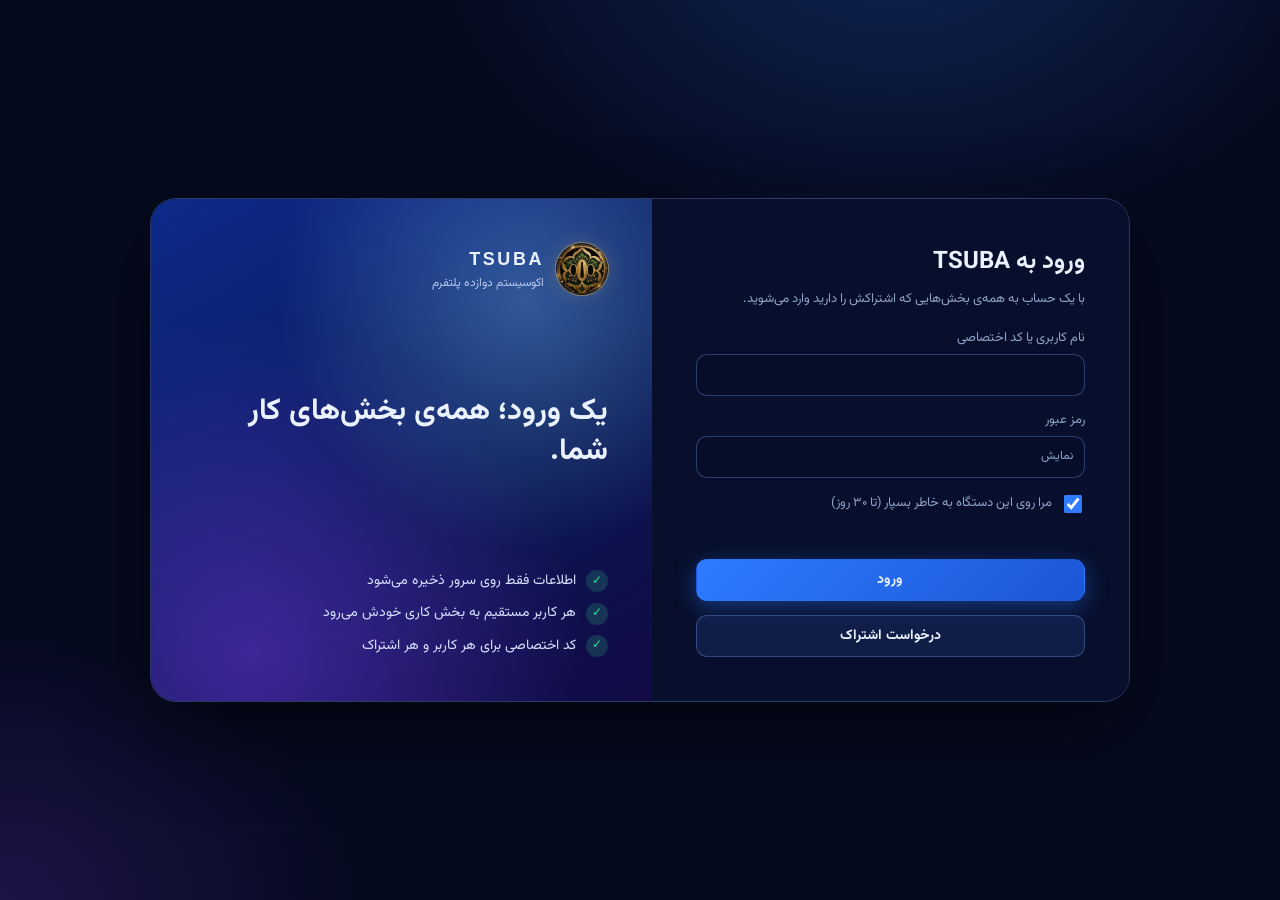
==== commit 5ca13984: "admin: load demo hub on GitHub Pages, links relative to the site, wide tables no longer push the lay" ====
--- a/admin/index.html
+++ b/admin/index.html
@@ -6,7 +6,10 @@
 <meta name="robots" content="noindex, nofollow">
 <meta name="color-scheme" content="dark">
 <meta name="theme-color" content="#050a1f">
-<title>TSUBA · کنترل پنل کاربران</title>
+<title>{brand} · IV — کنترل پنل کاربران</title>
+<link rel="icon" data-brand="favicon" href="data:,">
+<script src="../shared/brand.js"></script>
+<script src="../shared/demo.js"></script>
 <link rel="preconnect" href="https://fonts.googleapis.com">
 <link rel="preload" as="style" href="https://fonts.googleapis.com/css2?family=Syncopate:wght@700&family=Vazirmatn:wght@400;500;700;800&display=swap" onload="this.onload=null;this.rel='stylesheet'">
 <style>
@@ -50,7 +53,7 @@
 .pw{position:relative}.pw button{position:absolute;inset-inline-start:6px;top:50%;transform:translateY(-50%);min-height:30px;border:0;background:none;color:var(--muted);cursor:pointer;font-size:12px}
 .pw input{padding-inline-start:64px}
 /* ── پنل ── */
-#app{display:grid;grid-template-columns:240px 1fr;min-height:100vh}
+#app{display:grid;grid-template-columns:240px minmax(0,1fr);min-height:100vh}
 nav.side{border-inline-end:1px solid var(--line);background:rgba(5,12,40,.55);padding:18px 12px;display:flex;flex-direction:column;gap:6px;position:sticky;top:0;height:100vh}
 nav.side .brand{padding:4px 8px 14px}
 nav.side button{display:flex;align-items:center;gap:10px;text-align:start;border:0;background:none;padding:10px 12px;border-radius:11px;cursor:pointer;color:var(--muted);font-weight:500}
@@ -58,7 +61,7 @@
 nav.side button:hover,nav.side button:focus-visible{color:var(--ink);outline:none;background:rgba(47,123,255,.12)}
 nav.side .me{margin-top:auto;border-top:1px solid var(--line);padding:12px 8px 0;font-size:12.5px;color:var(--muted)}
 nav.side .me b{display:block;color:var(--ink);font-size:14px}
-main.pg{padding:clamp(16px,3vw,32px);max-width:1200px;width:100%}
+main.pg{padding:clamp(16px,3vw,32px);max-width:1200px;width:100%;min-width:0}
 .head{display:flex;justify-content:space-between;align-items:end;gap:12px;flex-wrap:wrap;margin-bottom:16px}
 .head h1{margin:0;font-size:22px}.head p{margin:2px 0 0;color:var(--muted);font-size:13px}
 .card{background:var(--card);border:1px solid var(--line);border-radius:var(--r);padding:16px;backdrop-filter:blur(8px)}
@@ -100,7 +103,7 @@
 <section id="login" hidden>
  <div class="lcard">
   <form class="lform" id="lf" autocomplete="on" novalidate>
-   <h1>ورود به TSUBA</h1>
+   <h1>ورود به <span data-brand="name">TSUBA</span></h1>
    <p class="sub">با یک حساب به همه‌ی بخش‌هایی که اشتراکش را دارید وارد می‌شوید.</p>
    <label class="f">نام کاربری یا کد اختصاصی<input name="code" class="ltr" autocomplete="username" autocapitalize="off" spellcheck="false" required></label>
    <label class="f">رمز عبور<span class="pw"><input name="pin" type="password" class="ltr" autocomplete="current-password" required><button type="button" id="pwT" aria-pressed="false">نمایش</button></span></label>
@@ -111,7 +114,7 @@
    <p class="sub" id="tmNote" hidden>حالت آزمایشی سرور روشن است.</p>
   </form>
   <div class="lside">
-   <div class="brand"><img src="../assets/tsuba-emblem.webp" alt=""><div><b>TSUBA</b><small>اکوسیستم دوازده پلتفرم</small></div></div>
+   <div class="brand"><img data-brand="logo" alt=""><div><b data-brand="name">TSUBA</b><small data-brand="tagline-fa">اکوسیستم دوازده پلتفرم</small></div></div>
    <h2>یک ورود؛ همه‌ی بخش‌های کار شما.</h2>
    <ul><li><i>✓</i>اطلاعات فقط روی سرور ذخیره می‌شود</li><li><i>✓</i>هر کاربر مستقیم به بخش کاری خودش می‌رود</li><li><i>✓</i>کد اختصاصی برای هر کاربر و هر اشتراک</li></ul>
   </div>
@@ -150,7 +153,8 @@
 var fmtD=function(ts){if(!ts)return 'نامحدود';try{return new Intl.DateTimeFormat('fa-IR-u-ca-persian',{year:'numeric',month:'2-digit',day:'2-digit'}).format(new Date(ts*1000))}catch(e){return new Date(ts*1000).toLocaleDateString()}};
 var daysLeft=function(ts){return ts?Math.ceil((ts*1000-Date.now())/864e5):null};
 var fa=function(n){return Number(n||0).toLocaleString('fa-IR')};
-function modName(slug){var m=MODS.filter(function(x){return x.slug===slug})[0];return m?m.name_fa:slug}
+function modName(slug){if(BRAND.platform(slug))return BRAND.label(slug,'fa');var m=MODS.filter(function(x){return x.slug===slug})[0];return m?m.name_fa:slug}
+function modDesc(slug){return BRAND.desc(slug,'fa')}
 function chipsMods(list){return (list||[]).map(function(s){return '<span class="chip">'+esc(modName(s))+'</span>'}).join(' ')||'<span class="chip warn">بدون بخش</span>'}
 function stChip(active,status){return active?'<span class="chip ok">فعال</span>':(status==='suspended'?'<span class="chip bad">معلق</span>':'<span class="chip warn">غیرفعال یا منقضی</span>')}
 function show(id){['login','pwc','app'].forEach(function(x){$('#'+x).hidden=x!==id})}
@@ -173,7 +177,7 @@
 var NAV_OWNER=[['overview','نمای کلی'],['users','کاربران'],['levels','سطوح'],['profile','پروفایل من']];
 function isAdmin(){return S&&S.user.role==='admin'&&!S.tenant}
 function buildNav(){var n=isAdmin()?NAV_ADMIN:NAV_OWNER;
- $('#nav').innerHTML='<div class="brand"><img src="../assets/tsuba-emblem.webp" alt=""><div><b>TSUBA</b><small>'+(isAdmin()?'مدیریت اکوسیستم':esc(S.tenant.name))+'</small></div></div>'+n.map(function(x){return '<button type="button" data-go="'+x[0]+'">'+x[1]+'</button>'}).join('')+'<div class="me"><b>'+esc(S.user.name)+'</b><span class="mono">'+esc(S.ucode||S.user.code)+'</span><div class="row" style="margin-top:8px"><a class="btn s" href="/">صفحه‌ی اصلی</a><button class="btn s" type="button" id="lo">خروج</button></div></div>';
+ $('#nav').innerHTML='<div class="brand"><img src="'+esc(BRAND.logo)+'" alt=""><div><b>'+esc(BRAND.name)+'</b><small>'+(isAdmin()?'مدیریت اکوسیستم':esc(S.tenant.name))+'</small></div></div>'+n.map(function(x){return '<button type="button" data-go="'+x[0]+'">'+x[1]+'</button>'}).join('')+'<div class="me"><b>'+esc(S.user.name)+'</b><span class="mono">'+esc(S.ucode||S.user.code)+'</span><div class="row" style="margin-top:8px"><a class="btn s" href="'+esc(BRAND.base)+'">صفحه‌ی اصلی</a><button class="btn s" type="button" id="lo">خروج</button></div></div>';
  $('#lo').onclick=logout}
 $('#nav').addEventListener('click',function(e){var b=e.target.closest('[data-go]');if(b)go(b.dataset.go)});
 addEventListener('hashchange',function(){if(S&&!$('#app').hidden)go(location.hash.slice(1)||'overview',true)});
@@ -183,7 +187,7 @@
 function head(t,sub,act){return '<div class="head"><div><h1>'+t+'</h1>'+(sub?'<p>'+sub+'</p>':'')+'</div><div class="row">'+(act||'')+'</div></div>'}
 function openDlg(html,init){var d=$('#dlg');d.innerHTML=html;d.querySelectorAll('[data-close]').forEach(function(b){b.onclick=closeDlg});d.showModal?d.showModal():d.setAttribute('open','');if(init)init(d.querySelector('form')||d)}
 function closeDlg(){var d=$('#dlg');d.close?d.close():d.removeAttribute('open')}
-function modChecks(name,allowed,picked){return '<div class="mods">'+MODS.filter(function(m){return !allowed||allowed.indexOf(m.slug)>=0}).map(function(m){return '<label><input type="checkbox" name="'+name+'" value="'+m.slug+'"'+(picked&&picked.indexOf(m.slug)>=0?' checked':'')+'> '+esc(m.name_fa)+(m.status==='planned'?' <small style="color:var(--warn)">(به‌زودی)</small>':'')+'</label>'}).join('')+'</div>'}
+function modChecks(name,allowed,picked){return '<div class="mods">'+MODS.filter(function(m){return !allowed||allowed.indexOf(m.slug)>=0}).map(function(m){return '<label><input type="checkbox" name="'+name+'" value="'+m.slug+'"'+(picked&&picked.indexOf(m.slug)>=0?' checked':'')+'> '+esc(modName(m.slug))+(m.status==='planned'?' <small style="color:var(--warn)">(به‌زودی)</small>':'')+'</label>'}).join('')+'</div>'}
 function picked(f,name){return $$('input[name="'+name+'"]:checked',f).map(function(i){return i.value})}
 function secretBox(rows){return '<div class="secret">'+rows.map(function(r){return '<div class="row" style="justify-content:space-between"><span>'+r[0]+'</span><b class="mono">'+esc(r[1])+'</b></div>'}).join('')+'<p style="margin:8px 0 0;font-size:12.5px;color:var(--muted)">این اطلاعات را به کاربر بدهید. با اولین ورود، رمز اولیه باید عوض شود.</p></div>'}
 
@@ -198,7 +202,7 @@
   $('#pg').innerHTML=head('درخواست‌های اشتراک','از دکمه‌ی «درخواست اشتراک» در صفحه‌ی ورود')+(r.items.length?'<div class="tw"><table class="tbl"><thead><tr><th>تاریخ</th><th>نام</th><th>شرکت</th><th>تماس</th><th>توضیح</th><th>وضعیت</th></tr></thead><tbody>'+r.items.map(function(x){return '<tr><td>'+fmtD(x.ts)+'</td><td>'+esc(x.name)+'</td><td>'+esc(x.company)+'</td><td class="mono">'+esc(x.phone)+' '+esc(x.email)+'</td><td style="white-space:normal;min-width:180px">'+esc(x.note)+'</td><td><select data-su="'+x.id+'" aria-label="وضعیت درخواست">'+Object.keys(L).map(function(k){return '<option value="'+k+'"'+(k===x.status?' selected':'')+'>'+L[k]+'</option>'}).join('')+'</select></td></tr>'}).join('')+'</tbody></table></div>':'<div class="card empty">هنوز درخواستی نیامده است.</div>');
   $$('[data-su]').forEach(function(s){s.onchange=function(){api('PATCH','/admin/signups/'+s.dataset.su,{status:s.value}).then(function(){toast('ذخیره شد.')}).catch(function(x){toast(emsg(x))})}})})},
  modules:function(){return api('GET','/modules').then(function(r){MODS=r.modules;var L={live:'فعال',beta:'آزمایشی',planned:'به‌زودی',retired:'بازنشسته'};
-  $('#pg').innerHTML=head('ماژول‌های اکوسیستم','وضعیت و نشانی هر بخش؛ فقط بخش‌های فعال یا آزمایشی در اشتراک‌ها قابل استفاده‌اند.')+'<div class="tw"><table class="tbl"><thead><tr><th>بخش</th><th>شناسه</th><th>وضعیت</th><th>نشانی</th><th>سایت دسترسی</th><th></th></tr></thead><tbody>'+r.modules.map(function(m){return '<tr data-m="'+m.slug+'"><td><b>'+esc(m.name_fa)+'</b><br><small style="color:var(--muted)">'+esc(m.name_en)+'</small></td><td class="mono">'+m.slug+'</td><td><select name="status" aria-label="وضعیت">'+Object.keys(L).map(function(k){return '<option value="'+k+'"'+(k===m.status?' selected':'')+'>'+L[k]+'</option>'}).join('')+'</select></td><td><input name="path" class="ltr" value="'+esc(m.path)+'" aria-label="نشانی" style="min-width:120px"></td><td><input name="site" class="ltr" value="'+esc(m.site||'')+'" aria-label="سایت دسترسی" style="min-width:90px"></td><td><button class="btn s" type="button" data-save>ذخیره</button></td></tr>'}).join('')+'</tbody></table></div>';
+  $('#pg').innerHTML=head('ماژول‌های اکوسیستم','وضعیت و نشانی هر بخش؛ فقط بخش‌های فعال یا آزمایشی در اشتراک‌ها قابل استفاده‌اند.')+'<div class="tw"><table class="tbl"><thead><tr><th>بخش</th><th>شناسه</th><th>وضعیت</th><th>نشانی</th><th>سایت دسترسی</th><th></th></tr></thead><tbody>'+r.modules.map(function(m){return '<tr data-m="'+m.slug+'"><td><b>'+esc(modName(m.slug))+'</b><br><small style="color:var(--muted)">'+esc(modDesc(m.slug)||m.name_en)+'</small></td><td class="mono">'+m.slug+'</td><td><select name="status" aria-label="وضعیت">'+Object.keys(L).map(function(k){return '<option value="'+k+'"'+(k===m.status?' selected':'')+'>'+L[k]+'</option>'}).join('')+'</select></td><td><input name="path" class="ltr" value="'+esc(m.path)+'" aria-label="نشانی" style="min-width:120px"></td><td><input name="site" class="ltr" value="'+esc(m.site||'')+'" aria-label="سایت دسترسی" style="min-width:90px"></td><td><button class="btn s" type="button" data-save>ذخیره</button></td></tr>'}).join('')+'</tbody></table></div>';
   $$('[data-save]').forEach(function(b){b.onclick=function(){var tr=b.closest('tr'),m=r.modules.filter(function(x){return x.slug===tr.dataset.m})[0];api('POST','/admin/modules',{slug:m.slug,name_fa:m.name_fa,name_en:m.name_en,status:$('[name=status]',tr).value,path:$('[name=path]',tr).value,site:$('[name=site]',tr).value,color:m.color,icon:m.icon,ord:m.ord,summary_en:m.summary_en}).then(function(){toast('ذخیره شد.')}).catch(function(x){toast(emsg(x))})}})})},
  staff:function(){return api('GET','/admin/users').then(function(r){var R={admin:'مدیر کل',manager:'مدیر',member:'کاربر',viewer:'فقط مشاهده',service:'کلید اتصال'};
   $('#pg').innerHTML=head('کاربران دفتر مرکزی','کاربران شرکت خود شما (بیرون از اشتراک‌ها)','<button class="btn p" type="button" id="ns">کاربر جدید</button>')+'<div class="tw"><table class="tbl"><thead><tr><th>نام</th><th>نام کاربری</th><th>نقش</th><th>سایت‌ها</th><th>آخرین ورود</th><th>وضعیت</th><th></th></tr></thead><tbody>'+r.users.map(function(u){return '<tr><td>'+esc(u.name)+'</td><td class="mono">'+esc(u.code)+'</td><td>'+(R[u.role]||u.role)+'</td><td>'+Object.keys(u.grants).map(function(s){return '<span class="chip">'+esc(s)+'</span>'}).join(' ')+'</td><td>'+(u.last_login?fmtD(u.last_login):'—')+'</td><td>'+(u.active?'<span class="chip ok">فعال</span>':'<span class="chip bad">غیرفعال</span>')+'</td><td class="row">'+(u.role!=='admin'?'<button class="btn s" data-tg="'+u.id+'" data-a="'+(u.active?0:1)+'">'+(u.active?'غیرفعال‌کردن':'فعال‌کردن')+'</button>':'')+'<button class="btn s" data-rp="'+u.id+'">رمز اولیه</button></td></tr>'}).join('')+'</tbody></table></div>';
@@ -211,7 +215,7 @@
   '<div class="grid g2"><div class="card"><h2 style="margin:0 0 8px;font-size:16px">رویدادهای اخیر</h2><div class="tw"><table class="tbl"><tbody>'+r[1].items.map(function(a){return '<tr><td>'+fmtD(a.ts)+'</td><td class="mono">'+esc(a.user)+'</td><td>'+esc(a.action)+'</td><td class="mono">'+esc(a.target)+'</td></tr>'}).join('')+'</tbody></table></div></div>'+
   '<div class="card"><h2 style="margin:0 0 8px;font-size:16px">دستگاه‌ها</h2>'+(r[2].items.length?'<div class="tw"><table class="tbl"><tbody>'+r[2].items.slice(0,20).map(function(c){return '<tr><td class="mono">'+esc(c.user)+'</td><td>'+fmtD(c.last_seen)+'</td><td>'+(c.pending?'<span class="chip warn">'+fa(c.pending)+' در صف</span>':'<span class="chip ok">همگام</span>')+'</td></tr>'}).join('')+'</tbody></table></div>':'<p class="empty">هنوز دستگاهی گزارش نداده است.</p>')+'</div></div>';
   $('#bk').onclick=function(){api('POST','/admin/backup').then(function(x){toast('پشتیبان ساخته شد: '+x.file)}).catch(function(x){toast(emsg(x))})};
-  $('#ex').onclick=function(){api('GET','/admin/export').then(function(x){var a=document.createElement('a');a.href=URL.createObjectURL(new Blob([JSON.stringify(x)],{type:'application/json'}));a.download='tsuba-export.json';a.click()}).catch(function(x){toast(emsg(x))})}})},
+  $('#ex').onclick=function(){api('GET','/admin/export').then(function(x){var a=document.createElement('a');a.href=URL.createObjectURL(new Blob([JSON.stringify(x)],{type:'application/json'}));a.download=BRAND.name.toLowerCase()+'-export.json';a.click()}).catch(function(x){toast(emsg(x))})}})},
  profile:function(){return profile()}
 };
 function tenantTable(list){if(!list.length)return '<div class="card empty">هنوز اشتراکی ساخته نشده است. «اشتراک جدید» را بزنید.</div>';
@@ -221,7 +225,7 @@
 function subBody(f){return {plan:f.plan.value,months:+f.months.value,seats:+f.seats.value,max_levels:+f.max_levels.value,price:f.price.value,note:f.note.value,modules:picked(f,'mods')}}
 function newTenant(){openDlg('<form><h2>اشتراک جدید</h2><label class="f">نام شرکت<input name="name" required></label><div class="grid g2"><label class="f">نام مدیر اشتراک<input name="oname" required></label><label class="f">نام کاربری مدیر<input name="ouser" class="ltr" required></label><label class="f">رمز اولیه (خالی = پیش‌فرض)<input name="opw" class="ltr"></label><label class="f">تلفن تماس<input name="phone" class="ltr" inputmode="tel"></label></div>'+subFields()+'<div class="err" role="alert"></div><div class="row"><button class="btn p">ساخت اشتراک</button><button class="btn" type="button" data-close>انصراف</button></div></form>',function(f){
  f.onsubmit=function(e){e.preventDefault();var b=subBody(f);b.name=f.name.value;b.owner={name:f.oname.value,username:f.ouser.value.trim(),password:f.opw.value||undefined};b.contact={phone:f.phone.value};
-  api('POST','/admin/tenants',b).then(function(x){$('#dlg').innerHTML='<div class="dl"><h2>اشتراک '+esc(x.code)+' ساخته شد</h2>'+secretBox([['نام کاربری مدیر',x.owner.username],['کد اختصاصی',x.owner.ucode],['رمز اولیه',x.owner.password],['نشانی ورود',location.origin+'/admin/']])+'<button class="btn" data-close>بستن</button></div>';$('#dlg [data-close]').onclick=function(){closeDlg();go('tenants')}}).catch(function(x){f.querySelector('.err').textContent=emsg(x)})}})}
+  api('POST','/admin/tenants',b).then(function(x){$('#dlg').innerHTML='<div class="dl"><h2>اشتراک '+esc(x.code)+' ساخته شد</h2>'+secretBox([['نام کاربری مدیر',x.owner.username],['کد اختصاصی',x.owner.ucode],['رمز اولیه',x.owner.password],['نشانی ورود',BRAND.base+'admin/']])+'<button class="btn" data-close>بستن</button></div>';$('#dlg [data-close]').onclick=function(){closeDlg();go('tenants')}}).catch(function(x){f.querySelector('.err').textContent=emsg(x)})}})}
 function tenantDetail(id){api('GET','/admin/tenants/'+id).then(function(r){var t=r.tenant,s=r.subs[0]||{},lv=t.levels||[];
  openDlg('<div class="dl"><div class="row" style="justify-content:space-between"><h2>'+esc(t.name)+' <span class="mono" style="color:var(--muted);font-size:14px">'+esc(t.code)+'</span></h2>'+stChip(r.active,t.status)+'</div>'+
  '<div class="grid g4">'+[['بسته',s.plan||'—'],['پایان',fmtD(s.ends)],['کاربران',fa(r.users.filter(function(u){return u.active}).length)+' از '+fa(s.seats)],['سطوح',fa(s.max_levels)]].map(function(k){return '<div class="card kpi"><b style="font-size:18px">'+esc(k[1])+'</b><span>'+k[0]+'</span></div>'}).join('')+'</div><div>'+chipsMods(s.modules)+'</div>'+
@@ -240,7 +244,7 @@
  overview:function(){return ov().then(function(r){var s=r.sub,d=daysLeft(s.ends),pct=s.seats?Math.min(100,Math.round(r.used*100/s.seats)):0;
   $('#pg').innerHTML=head(esc(r.tenant.name),'کد اشتراک: <span class="mono">'+esc(r.tenant.code)+'</span>')+(!r.active?'<div class="card mb" style="border-color:rgba(251,113,133,.5)"><b style="color:var(--bad)">اشتراک فعال نیست.</b> کاربران شما تا تمدید نمی‌توانند وارد شوند. برای تمدید با مدیر اکوسیستم تماس بگیرید.</div>':'')+
   '<div class="grid g4 mb"><div class="card kpi"><b>'+esc(s.plan||'—')+'</b><span>بسته</span></div><div class="card kpi"><b>'+fmtD(s.ends)+'</b><span>'+(d===null?'بدون تاریخ پایان':(d>=0?fa(d)+' روز مانده':'منقضی شده'))+'</span></div><div class="card kpi"><b>'+fa(r.used)+' از '+fa(s.seats)+'</b><span>کاربران</span><div class="bar" style="margin-top:8px"><i style="width:'+pct+'%"></i></div></div><div class="card kpi"><b>'+fa(s.max_levels)+'</b><span>سطح کاربری مجاز</span></div></div>'+
-  '<div class="card"><h2 style="margin:0 0 10px;font-size:16px">بخش‌های اشتراک</h2><div class="grid g2">'+r.modules.map(function(m){return '<div class="card" style="background:var(--card2)"><b>'+esc(m.name_fa)+'</b><br><small style="color:var(--muted)">'+(m.status==='planned'?'به‌زودی فعال می‌شود':'فعال')+'</small></div>'}).join('')+'</div></div>'})},
+  '<div class="card"><h2 style="margin:0 0 10px;font-size:16px">بخش‌های اشتراک</h2><div class="grid g2">'+r.modules.map(function(m){return '<div class="card" style="background:var(--card2)"><b>'+esc(modName(m.slug))+'</b><br><small style="color:var(--muted)">'+esc(modDesc(m.slug))+(m.status==='planned'?' · به‌زودی':'')+'</small></div>'}).join('')+'</div></div>'})},
  users:function(){return Promise.all([ov(),api('GET','/panel/users')]).then(function(r){var o=r[0],us=r[1].users,full=o.used>=o.sub.seats;
   $('#pg').innerHTML=head('کاربران','هر کاربر یک کد اختصاصی دارد و پس از ورود مستقیم به بخش کاری خودش می‌رود. ظرفیت: '+fa(o.used)+' از '+fa(o.sub.seats),'<button class="btn p" type="button" id="nu"'+(full?' disabled title="ظرفیت پر است"':'')+'>کاربر جدید</button>')+
   '<div class="tw"><table class="tbl"><thead><tr><th>کد اختصاصی</th><th>نام</th><th>نام کاربری</th><th>سطح</th><th>بخش‌ها</th><th>ورود به</th><th>آخرین ورود</th><th>وضعیت</th><th></th></tr></thead><tbody>'+us.map(function(u){var own=u.role==='owner';return '<tr><td class="mono">'+esc(u.ucode)+'</td><td>'+esc(u.name)+(own?' <span class="chip ok">مدیر اشتراک</span>':'')+(u.role==='viewer'?' <span class="chip">فقط مشاهده</span>':'')+'</td><td class="mono">'+esc(u.code)+'</td><td>'+(own?'—':esc(lvName(u.level)))+'</td><td style="white-space:normal;min-width:150px">'+(own?'همه‌ی بخش‌ها':chipsMods(u.mods))+'</td><td>'+(own?'کنترل پنل':esc(modName(u.home)))+'</td><td>'+(u.last_login?fmtD(u.last_login):'—')+'</td><td>'+(u.active?'<span class="chip ok">فعال</span>':'<span class="chip bad">غیرفعال</span>')+'</td><td class="row">'+(own?'':'<button class="btn s" data-ed="'+u.id+'">ویرایش</button><button class="btn s" data-rs="'+u.id+'">رمز اولیه</button>')+'</td></tr>'}).join('')+'</tbody></table></div>';
@@ -259,7 +263,7 @@
  function homes(){var cur=f.home.value||(u&&u.home),p=picked(f,'mods');f.home.innerHTML=p.map(function(s){return '<option value="'+s+'"'+(s===cur?' selected':'')+'>'+esc(modName(s))+'</option>'}).join('')}homes();$$('input[name=mods]',f).forEach(function(i){i.onchange=homes});
  f.onsubmit=function(e){e.preventDefault();var b={name:f.name.value,level:+f.level.value,mods:picked(f,'mods'),home:f.home.value,parent_id:f.parent.value?+f.parent.value:null,readonly:f.ro.checked},er=f.querySelector('.err');if(!b.mods.length){er.textContent=ERR['no-modules'];return}
   if(u){b.active=f.active.checked;api('PATCH','/panel/users/'+u.id,b).then(function(){closeDlg();toast('ذخیره شد.');go('users')}).catch(function(x){er.textContent=emsg(x)});return}
-  b.username=f.username.value.trim();b.password=f.password.value||undefined;api('POST','/panel/users',b).then(function(x){$('#dlg').innerHTML='<div class="dl"><h2>کاربر ساخته شد</h2>'+secretBox([['کد اختصاصی',x.ucode],['نام کاربری',x.username],['رمز اولیه',x.password],['نشانی ورود',location.origin+'/admin/']])+'<button class="btn" data-close>بستن</button></div>';$('#dlg [data-close]').onclick=function(){closeDlg();go('users')}}).catch(function(x){er.textContent=emsg(x)})}})}
+  b.username=f.username.value.trim();b.password=f.password.value||undefined;api('POST','/panel/users',b).then(function(x){$('#dlg').innerHTML='<div class="dl"><h2>کاربر ساخته شد</h2>'+secretBox([['کد اختصاصی',x.ucode],['نام کاربری',x.username],['رمز اولیه',x.password],['نشانی ورود',BRAND.base+'admin/']])+'<button class="btn" data-close>بستن</button></div>';$('#dlg [data-close]').onclick=function(){closeDlg();go('users')}}).catch(function(x){er.textContent=emsg(x)})}})}
 
 /* ── پروفایل (مشترک) ── */
 function profile(){return api('GET','/me').then(function(me){S=me;var p=me.profile||{},t=me.tenant;
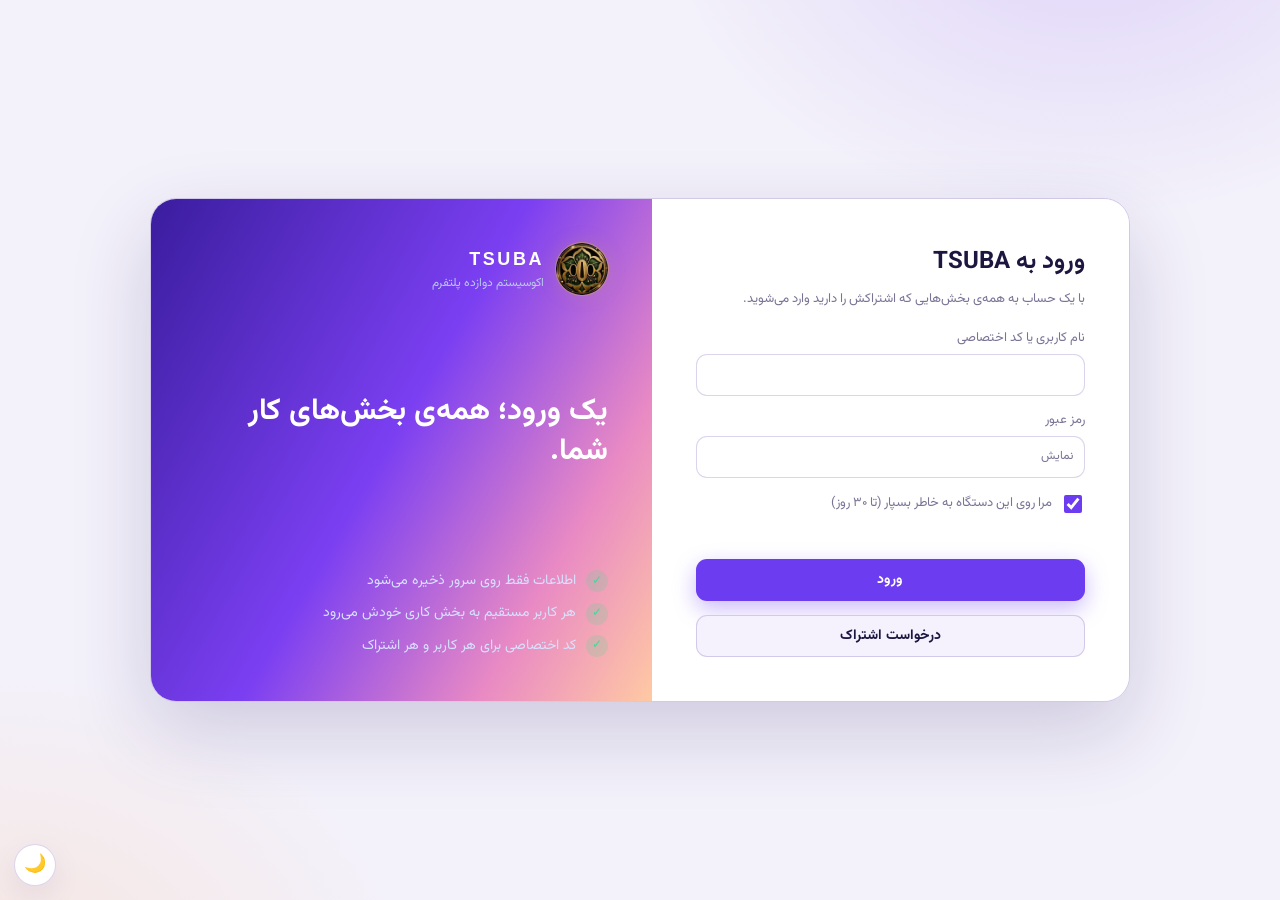
==== commit 990a8d5b: "Add files via upload Signed-off-by: Daniyal M <148307864+danialmor@users.noreply.github.com>" ====
--- a/admin/index.html
+++ b/admin/index.html
@@ -91,6 +91,52 @@
 @media (max-width:860px){.lcard{grid-template-columns:1fr}.lside{order:-1;padding:22px}.lside h2,.lside ul{display:none}
  #app{grid-template-columns:1fr}nav.side{position:sticky;top:0;z-index:5;height:auto;flex-direction:row;overflow-x:auto;padding:8px;gap:4px}nav.side .brand,nav.side .me{display:none}nav.side button{white-space:nowrap;padding:8px 10px}}
 @media (prefers-reduced-motion:reduce){*{transition:none!important}}
+
+/* ── چیدمان جمع‌وجور (TSUBA panel 1.1) ── */
+.g4{grid-template-columns:repeat(auto-fit,minmax(118px,1fr))!important}
+.card.kpi{padding:12px 14px}.kpi b{font-size:22px}.kpi span{font-size:12px}
+main.pg{padding:20px clamp(16px,2.4vw,28px);max-width:none}
+html.tsuba-demo main.pg{padding-top:54px}
+.head{margin-bottom:12px}.head p{margin:2px 0 0}
+nav.side{padding:14px 10px}nav.side button{padding:8px 12px;font-size:14px}nav.side .brand{padding:2px 6px 10px}
+.tbl th,.tbl td{padding:8px 10px}.tbl td{font-size:13.5px}
+.card{padding:14px}.mb{margin-bottom:12px}
+
+/* ══════ TSUBA panel 2.0 — ترکیب دو نمونه: روشن بنفش (پیش‌فرض) و تیره‌ی لیمویی ══════ */
+:root{--bg:#f3f1fa;--bg2:#ece8f8;--card:#ffffff;--card2:#f5f2fd;--ink:#1d1640;--muted:#7a7396;--line:rgba(76,42,158,.10);--line2:rgba(76,42,158,.20);--blue:#6c3cf0;--cyan:#6c3cf0;--lime:#c6f432;--lime-ink:#141a05;--side1:#2b1a6b;--side2:#4b2bb0;--sideInk:rgba(255,255,255,.72);--hero:linear-gradient(120deg,#3a1d9e 0%,#7b3ff2 48%,#e98ac4 78%,#ffc9a3 100%);--shadow:0 10px 30px rgba(43,26,107,.08)}
+html[data-theme=dark]{--bg:#0b0d0a;--bg2:#11140e;--card:#151912;--card2:#1c2117;--ink:#eef3e6;--muted:#8e9884;--line:rgba(198,244,50,.10);--line2:rgba(198,244,50,.22);--blue:#c6f432;--cyan:#c6f432;--side1:#0f120c;--side2:#151a10;--sideInk:rgba(238,243,230,.62);--hero:radial-gradient(120% 140% at 0% 0%,rgba(198,244,50,.28),transparent 55%),linear-gradient(135deg,#171c12,#0f120c);--shadow:0 10px 30px rgba(0,0,0,.35)}
+html{background:var(--bg)}
+body{background:radial-gradient(55vmax 40vmax at 85% -10%,rgba(123,63,242,.16),transparent 60%),radial-gradient(45vmax 35vmax at 0% 110%,rgba(255,201,163,.30),transparent 70%),var(--bg)!important;color:var(--ink)}
+html[data-theme=dark] body{background:radial-gradient(50vmax 40vmax at 90% -10%,rgba(198,244,50,.10),transparent 60%),var(--bg)!important}
+input,select,textarea{background:var(--card)!important;color:var(--ink);border-color:var(--line2)!important}
+input:focus,select:focus,textarea:focus{outline-color:var(--blue)!important}
+.card,.tw{background:var(--card)!important;border-color:var(--line)!important;box-shadow:var(--shadow);backdrop-filter:none!important}
+.card.kpi{border-radius:18px}.kpi b{font-size:28px!important;font-weight:800;letter-spacing:-.5px;color:var(--ink)}
+.card.kpi:first-child{background:var(--ink)!important;color:var(--bg)}.card.kpi:first-child b,.card.kpi:first-child span{color:var(--bg)!important}
+html[data-theme=dark] .card.kpi:first-child{background:var(--lime)!important}html[data-theme=dark] .card.kpi:first-child b,html[data-theme=dark] .card.kpi:first-child span{color:var(--lime-ink)!important}
+.tbl th{background:var(--card2)!important;color:var(--muted)}.tbl tr.cl:hover td{background:var(--card2)!important}
+.btn{background:var(--card2);border-color:var(--line2);color:var(--ink)}.btn:hover,.btn:focus-visible{border-color:var(--blue)}
+.btn.p{background:var(--lime)!important;color:var(--lime-ink)!important;border-color:transparent!important;box-shadow:0 8px 22px rgba(160,210,20,.35)!important}
+html:not([data-theme=dark]) .btn.p{background:var(--blue)!important;color:#fff!important;box-shadow:0 8px 22px rgba(108,60,240,.35)!important}
+.chip{background:var(--card2)}
+/* منوی کناری */
+nav.side{background:linear-gradient(180deg,var(--side1),var(--side2))!important;border:0!important;color:#fff}
+nav.side button{color:var(--sideInk)!important;border-radius:12px}
+nav.side button:hover,nav.side button:focus-visible{background:rgba(255,255,255,.08)!important;color:#fff!important}
+nav.side button[aria-current=page]{background:rgba(255,255,255,.14)!important;color:#fff!important;box-shadow:inset 3px 0 0 var(--lime)!important}
+nav.side .brand b,nav.side .brand strong,nav.side .brand,nav.side .me b{color:#fff!important}nav.side .brand small,nav.side .me{color:var(--sideInk)!important;border-color:rgba(255,255,255,.12)!important}
+nav.side .me .btn{background:rgba(255,255,255,.1)!important;border-color:rgba(255,255,255,.2)!important;color:#fff!important}
+/* سرتیتر هر صفحه: نوار خوش‌آمد (نمونه‌ی اول) */
+main.pg .head{background:var(--hero);color:#fff;border-radius:22px;padding:20px 24px!important;margin-bottom:16px!important;box-shadow:0 18px 40px rgba(76,42,158,.22);position:relative;overflow:hidden}
+main.pg .head h1{font-size:26px!important;color:#fff}main.pg .head p,main.pg .head small,main.pg .head span{color:rgba(255,255,255,.82)!important}
+html[data-theme=dark] main.pg .head{box-shadow:0 18px 40px rgba(0,0,0,.4);border:1px solid var(--line2)}html[data-theme=dark] main.pg .head h1{color:var(--lime)}
+main.pg .head .btn{background:rgba(255,255,255,.16)!important;border-color:rgba(255,255,255,.3)!important;color:#fff!important}
+/* صفحه‌ی ورود */
+.lcard{border-color:var(--line2)!important;box-shadow:0 30px 80px rgba(43,26,107,.18)!important}
+.lform{background:var(--card)!important;color:var(--ink)}
+.lside{background:var(--hero)!important;color:#fff}
+/* دکمه‌ی تم */
+#thT{position:fixed;left:14px;bottom:calc(14px + env(safe-area-inset-bottom,0px));z-index:9999;width:42px;height:42px;border-radius:50%;border:1px solid var(--line2);background:var(--card);color:var(--ink);font-size:18px;cursor:pointer;box-shadow:var(--shadow)}
 </style>
 </head>
 <body>
@@ -178,7 +224,7 @@
 function isAdmin(){return S&&S.user.role==='admin'&&!S.tenant}
 function buildNav(){var n=isAdmin()?NAV_ADMIN:NAV_OWNER;
  $('#nav').innerHTML='<div class="brand"><img src="'+esc(BRAND.logo)+'" alt=""><div><b>'+esc(BRAND.name)+'</b><small>'+(isAdmin()?'مدیریت اکوسیستم':esc(S.tenant.name))+'</small></div></div>'+n.map(function(x){return '<button type="button" data-go="'+x[0]+'">'+x[1]+'</button>'}).join('')+'<div class="me"><b>'+esc(S.user.name)+'</b><span class="mono">'+esc(S.ucode||S.user.code)+'</span><div class="row" style="margin-top:8px"><a class="btn s" href="'+esc(BRAND.base)+'">صفحه‌ی اصلی</a><button class="btn s" type="button" id="lo">خروج</button></div></div>';
- $('#lo').onclick=logout}
+ $('#lo').onclick=logout;if(window.TSP&&TSP.onNav)TSP.onNav()}
 $('#nav').addEventListener('click',function(e){var b=e.target.closest('[data-go]');if(b)go(b.dataset.go)});
 addEventListener('hashchange',function(){if(S&&!$('#app').hidden)go(location.hash.slice(1)||'overview',true)});
 function go(v,fromHash){var list=isAdmin()?NAV_ADMIN:NAV_OWNER;if(!list.some(function(x){return x[0]===v}))v='overview';VIEW=v;if(!fromHash&&location.hash!=='#'+v)history.replaceState(null,'','#'+v);
@@ -276,8 +322,14 @@
 /* ── شروع ── */
 try{T=localStorage.getItem('hub.token')||''}catch(e){}
 api('GET','/health').then(function(h){if(h.test_mode)$('#tmNote').hidden=false}).catch(function(){});
+window.TSP={get S(){return S},get T(){return T},set T(v){T=v},get MODS(){return MODS},NAV_ADMIN:NAV_ADMIN,NAV_OWNER:NAV_OWNER,A:A,O:O,api:api,head:head,openDlg:openDlg,closeDlg:closeDlg,go:go,esc:esc,emsg:emsg,toast:toast,isAdmin:isAdmin,modName:modName,lvName:lvName,logout:logout,fa:fa,fmtD:fmtD,$:$,$$:$$,onNav:null};
 if(T)api('GET','/me').then(enter).catch(function(){T='';try{localStorage.removeItem('hub.token')}catch(e){}show('login')});else show('login');
 })();
 </script>
+<script src="extras.js"></script>
+<script>(function(){var K='tsuba.theme',r=document.documentElement;try{var t=localStorage.getItem(K);if(t)r.dataset.theme=t}catch(e){}
+function mk(){if(document.getElementById('thT'))return;var b=document.createElement('button');b.id='thT';b.type='button';var set=function(){b.textContent=r.dataset.theme==='dark'?'☀️':'🌙';b.title=r.dataset.theme==='dark'?'حالت روشن':'حالت تیره';b.setAttribute('aria-label',b.title)};set();
+b.onclick=function(){r.dataset.theme=r.dataset.theme==='dark'?'light':'dark';try{localStorage.setItem(K,r.dataset.theme)}catch(e){}set()};document.body.appendChild(b)}
+if(document.body)mk();else document.addEventListener('DOMContentLoaded',mk)})();</script>
 </body>
 </html>
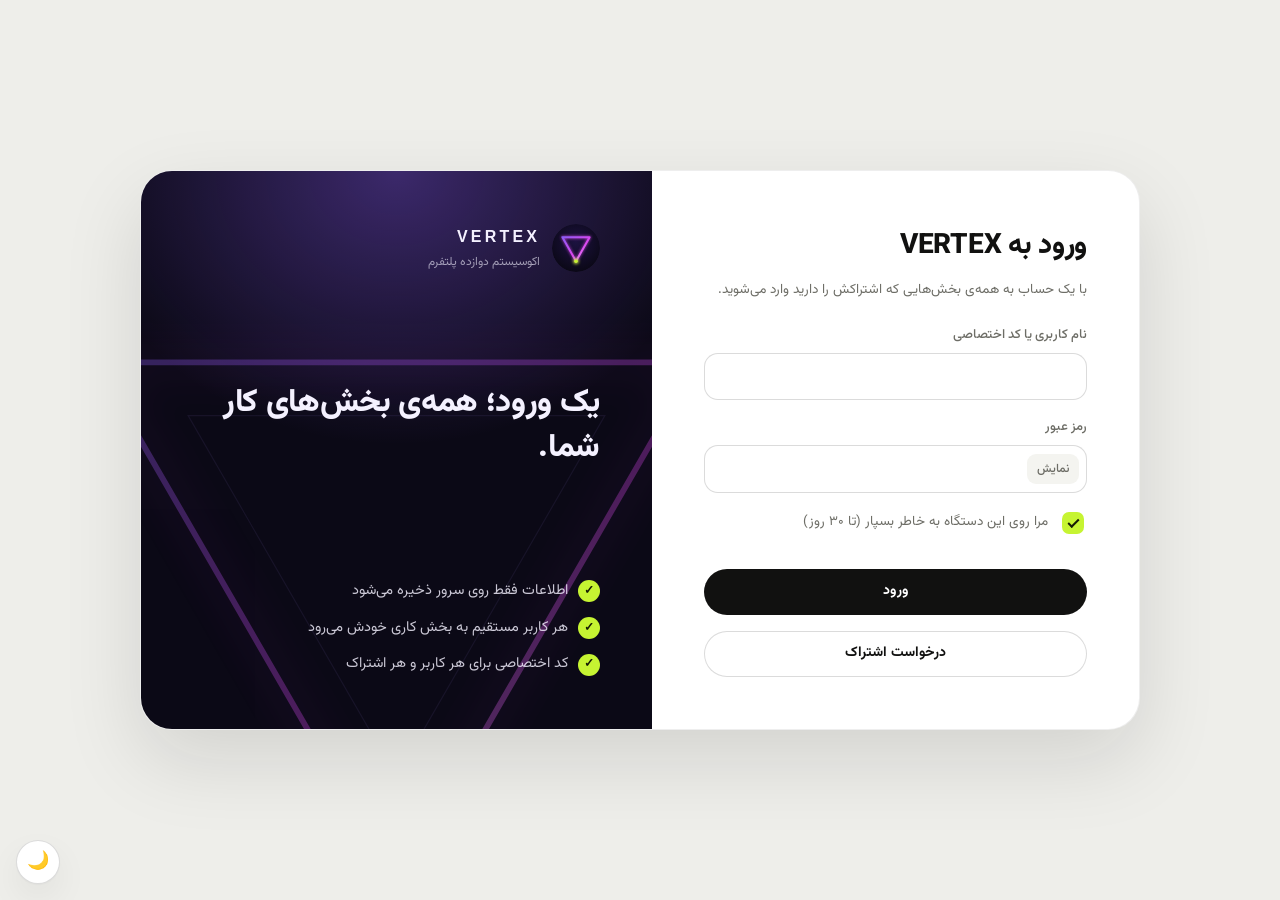
==== commit bda8ec40: "admin: panel template 3.0 — single stylesheet, roomier layout, motion, menu icons, bottom tab bar on" ====
--- a/admin/index.html
+++ b/admin/index.html
@@ -4,140 +4,15 @@
 <meta charset="utf-8">
 <meta name="viewport" content="width=device-width, initial-scale=1, viewport-fit=cover">
 <meta name="robots" content="noindex, nofollow">
-<meta name="color-scheme" content="dark">
-<meta name="theme-color" content="#050a1f">
+<meta name="color-scheme" content="light dark">
+<meta name="theme-color" content="#111110">
 <title>{brand} · IV — کنترل پنل کاربران</title>
 <link rel="icon" data-brand="favicon" href="data:,">
 <script src="../shared/brand.js"></script>
 <script src="../shared/demo.js"></script>
 <link rel="preconnect" href="https://fonts.googleapis.com">
 <link rel="preload" as="style" href="https://fonts.googleapis.com/css2?family=Syncopate:wght@700&family=Vazirmatn:wght@400;500;700;800&display=swap" onload="this.onload=null;this.rel='stylesheet'">
-<style>
-:root{--bg:#050a1f;--bg2:#0b1638;--card:rgba(16,30,72,.72);--card2:rgba(24,42,96,.55);--ink:#eaf1ff;--muted:#8ea3c7;--line:rgba(126,160,255,.18);--line2:rgba(126,160,255,.32);
- --blue:#2f7bff;--cyan:#22d3ee;--ok:#3ddc97;--warn:#f2b640;--bad:#fb7185;--violet:#8b5cf6;--r:14px;
- box-sizing:border-box;padding-top:env(safe-area-inset-top,0px);padding-bottom:env(safe-area-inset-bottom,0px)}
-*,*::before,*::after{box-sizing:inherit}
-html{background:var(--bg);color:var(--ink);scroll-padding-top:env(safe-area-inset-top,0px)}
-body{margin:0;min-height:100vh;font:14px/1.6 Vazirmatn,Tahoma,"Segoe UI",sans-serif;background:radial-gradient(60vmax 45vmax at 70% -10%,rgba(47,123,255,.25),transparent 60%),radial-gradient(40vmax 30vmax at 0% 100%,rgba(124,58,237,.2),transparent 70%),var(--bg)}
-a{color:var(--cyan)}button,input,select,textarea{font:inherit;color:inherit}
-[hidden]{display:none!important}
-.mono{font-family:ui-monospace,Menlo,Consolas,monospace;direction:ltr;unicode-bidi:isolate}
-input,select,textarea{width:100%;min-height:42px;border-radius:11px;border:1px solid var(--line2);background:rgba(5,12,40,.6);padding:8px 12px;font-size:15px}
-input:focus,select:focus,textarea:focus{outline:2px solid var(--cyan);outline-offset:1px;border-color:transparent}
-input[type=checkbox]{width:18px;min-height:18px;height:18px;accent-color:var(--blue)}
-.ltr{direction:ltr;text-align:left}
-label.f{display:grid;gap:5px;font-size:13px;color:var(--muted)}
-.btn{min-height:42px;border-radius:11px;border:1px solid var(--line2);background:var(--card2);padding:0 16px;cursor:pointer;font-weight:700;color:var(--ink)}
-.btn:hover,.btn:focus-visible{border-color:var(--cyan);outline:none}
-.btn.p{background:linear-gradient(135deg,#2f7bff,#1b56d6);border-color:transparent;box-shadow:0 6px 22px rgba(47,123,255,.4)}
-.btn.s{min-height:34px;padding:0 11px;font-size:13px}
-.btn.d{color:var(--bad)}
-.chip{display:inline-flex;align-items:center;gap:4px;border-radius:99px;padding:1px 9px;font-size:12px;border:1px solid var(--line2);white-space:nowrap}
-.chip.ok{color:var(--ok);border-color:rgba(61,220,151,.45)}.chip.warn{color:var(--warn);border-color:rgba(242,182,64,.45)}.chip.bad{color:var(--bad);border-color:rgba(251,113,133,.45)}
-.err{color:var(--bad);font-size:13px;min-height:1.2em}
-/* ── ورود ── */
-#login{min-height:100vh;display:grid;place-items:center;padding:20px}
-.lcard{width:min(980px,100%);display:grid;grid-template-columns:1fr 1.05fr;border-radius:26px;overflow:hidden;border:1px solid var(--line2);box-shadow:0 30px 80px rgba(0,0,0,.5)}
-.lform{background:rgba(8,16,46,.92);padding:clamp(22px,4vw,44px);display:grid;gap:14px;align-content:center}
-.lform h1{margin:0;font-size:24px}.lform p.sub{margin:-6px 0 4px;color:var(--muted);font-size:13px}
-.lside{position:relative;padding:clamp(22px,4vw,44px);display:grid;align-content:space-between;gap:28px;background:radial-gradient(circle at 75% 20%,rgba(124,196,255,.35),transparent 45%),radial-gradient(circle at 20% 90%,rgba(124,58,237,.45),transparent 55%),linear-gradient(150deg,#0e2a8a,#081a55 55%,#120a45)}
-.brand{display:flex;align-items:center;gap:12px}.brand svg{width:54px;height:46px}.brand img{width:52px;height:52px;border-radius:50%;box-shadow:0 0 0 1px rgba(201,164,90,.6),0 0 18px rgba(201,164,90,.25);flex:none}
-.brand b{font-family:Syncopate,"Arial Black",sans-serif;letter-spacing:.14em;font-size:18px;direction:ltr}
-.brand small{display:block;color:#b9c8ee;font-size:12px}
-.lside h2{font-size:clamp(22px,3vw,30px);line-height:1.35;margin:0}
-.lside ul{list-style:none;margin:0;padding:0;display:grid;gap:10px}
-.lside li{display:flex;gap:10px;align-items:center;color:#d6e1ff}
-.lside li i{width:22px;height:22px;border-radius:50%;display:grid;place-items:center;background:rgba(61,220,151,.18);color:var(--ok);font-style:normal;font-size:12px;flex:none}
-.row{display:flex;gap:10px;align-items:center;flex-wrap:wrap}
-.check{display:flex;gap:8px;align-items:center;color:var(--muted);font-size:13px}
-.pw{position:relative}.pw button{position:absolute;inset-inline-start:6px;top:50%;transform:translateY(-50%);min-height:30px;border:0;background:none;color:var(--muted);cursor:pointer;font-size:12px}
-.pw input{padding-inline-start:64px}
-/* ── پنل ── */
-#app{display:grid;grid-template-columns:240px minmax(0,1fr);min-height:100vh}
-nav.side{border-inline-end:1px solid var(--line);background:rgba(5,12,40,.55);padding:18px 12px;display:flex;flex-direction:column;gap:6px;position:sticky;top:0;height:100vh}
-nav.side .brand{padding:4px 8px 14px}
-nav.side button{display:flex;align-items:center;gap:10px;text-align:start;border:0;background:none;padding:10px 12px;border-radius:11px;cursor:pointer;color:var(--muted);font-weight:500}
-nav.side button[aria-current=page]{background:var(--card2);color:var(--ink);box-shadow:inset 3px 0 0 var(--cyan)}
-nav.side button:hover,nav.side button:focus-visible{color:var(--ink);outline:none;background:rgba(47,123,255,.12)}
-nav.side .me{margin-top:auto;border-top:1px solid var(--line);padding:12px 8px 0;font-size:12.5px;color:var(--muted)}
-nav.side .me b{display:block;color:var(--ink);font-size:14px}
-main.pg{padding:clamp(16px,3vw,32px);max-width:1200px;width:100%;min-width:0}
-.head{display:flex;justify-content:space-between;align-items:end;gap:12px;flex-wrap:wrap;margin-bottom:16px}
-.head h1{margin:0;font-size:22px}.head p{margin:2px 0 0;color:var(--muted);font-size:13px}
-.card{background:var(--card);border:1px solid var(--line);border-radius:var(--r);padding:16px;backdrop-filter:blur(8px)}
-.grid{display:grid;gap:12px}.g4{grid-template-columns:repeat(auto-fit,minmax(170px,1fr))}.g2{grid-template-columns:repeat(auto-fit,minmax(260px,1fr))}
-.kpi b{display:block;font-size:26px;line-height:1.2}.kpi span{color:var(--muted);font-size:12.5px}
-.tbl{width:100%;border-collapse:collapse}
-.tw{overflow-x:auto;border:1px solid var(--line);border-radius:var(--r);background:var(--card)}
-.tbl th,.tbl td{padding:10px 12px;border-bottom:1px solid var(--line);text-align:start;vertical-align:middle;white-space:nowrap}
-.tbl th{color:var(--muted);font-weight:500;font-size:12.5px;background:rgba(5,12,40,.4)}
-.tbl tr:last-child td{border-bottom:0}
-.tbl td.row{display:table-cell}.tbl td.row .btn{margin-inline-end:6px}
-.tbl tr.cl{cursor:pointer}.tbl tr.cl:hover td{background:rgba(47,123,255,.08)}
-.bar{height:8px;border-radius:99px;background:rgba(126,160,255,.15);overflow:hidden}.bar i{display:block;height:100%;background:linear-gradient(90deg,var(--cyan),var(--blue))}
-.mods{display:flex;flex-wrap:wrap;gap:8px}
-.mods label{display:flex;gap:6px;align-items:center;border:1px solid var(--line2);border-radius:99px;padding:4px 10px;cursor:pointer;font-size:13px}
-.mods label:has(input:checked){border-color:var(--cyan);background:rgba(34,211,238,.1)}
-.lvls{display:grid;gap:8px}.lvls .lv{display:grid;grid-template-columns:42px 1fr;gap:10px;align-items:center}
-.lvls .lv span{width:34px;height:34px;border-radius:50%;display:grid;place-items:center;background:var(--card2);font-weight:700}
-dialog{border:1px solid var(--line2);border-radius:18px;background:#0a1640;color:var(--ink);padding:0;width:min(640px,94vw);max-height:90vh}
-dialog::backdrop{background:rgba(2,6,20,.7)}
-dialog form,dialog .dl{padding:20px;display:grid;gap:12px}
-dialog h2{margin:0;font-size:18px}
-.toast{position:fixed;bottom:calc(16px + env(safe-area-inset-bottom,0px));inset-inline-start:16px;z-index:50;background:#0f2a5a;border:1px solid var(--line2);border-radius:12px;padding:10px 14px;box-shadow:0 10px 30px rgba(0,0,0,.4)}
-.empty{color:var(--muted);text-align:center;padding:26px}
-.secret{background:rgba(61,220,151,.1);border:1px dashed rgba(61,220,151,.5);border-radius:12px;padding:12px}
-.mb{margin-bottom:12px}
-@media (max-width:860px){.lcard{grid-template-columns:1fr}.lside{order:-1;padding:22px}.lside h2,.lside ul{display:none}
- #app{grid-template-columns:1fr}nav.side{position:sticky;top:0;z-index:5;height:auto;flex-direction:row;overflow-x:auto;padding:8px;gap:4px}nav.side .brand,nav.side .me{display:none}nav.side button{white-space:nowrap;padding:8px 10px}}
-@media (prefers-reduced-motion:reduce){*{transition:none!important}}
-
-/* ── چیدمان جمع‌وجور (TSUBA panel 1.1) ── */
-.g4{grid-template-columns:repeat(auto-fit,minmax(118px,1fr))!important}
-.card.kpi{padding:12px 14px}.kpi b{font-size:22px}.kpi span{font-size:12px}
-main.pg{padding:20px clamp(16px,2.4vw,28px);max-width:none}
-html.tsuba-demo main.pg{padding-top:54px}
-.head{margin-bottom:12px}.head p{margin:2px 0 0}
-nav.side{padding:14px 10px}nav.side button{padding:8px 12px;font-size:14px}nav.side .brand{padding:2px 6px 10px}
-.tbl th,.tbl td{padding:8px 10px}.tbl td{font-size:13.5px}
-.card{padding:14px}.mb{margin-bottom:12px}
-
-/* ══════ TSUBA panel 2.0 — ترکیب دو نمونه: روشن بنفش (پیش‌فرض) و تیره‌ی لیمویی ══════ */
-:root{--bg:#f3f1fa;--bg2:#ece8f8;--card:#ffffff;--card2:#f5f2fd;--ink:#1d1640;--muted:#7a7396;--line:rgba(76,42,158,.10);--line2:rgba(76,42,158,.20);--blue:#6c3cf0;--cyan:#6c3cf0;--lime:#c6f432;--lime-ink:#141a05;--side1:#2b1a6b;--side2:#4b2bb0;--sideInk:rgba(255,255,255,.72);--hero:linear-gradient(120deg,#3a1d9e 0%,#7b3ff2 48%,#e98ac4 78%,#ffc9a3 100%);--shadow:0 10px 30px rgba(43,26,107,.08)}
-html[data-theme=dark]{--bg:#0b0d0a;--bg2:#11140e;--card:#151912;--card2:#1c2117;--ink:#eef3e6;--muted:#8e9884;--line:rgba(198,244,50,.10);--line2:rgba(198,244,50,.22);--blue:#c6f432;--cyan:#c6f432;--side1:#0f120c;--side2:#151a10;--sideInk:rgba(238,243,230,.62);--hero:radial-gradient(120% 140% at 0% 0%,rgba(198,244,50,.28),transparent 55%),linear-gradient(135deg,#171c12,#0f120c);--shadow:0 10px 30px rgba(0,0,0,.35)}
-html{background:var(--bg)}
-body{background:radial-gradient(55vmax 40vmax at 85% -10%,rgba(123,63,242,.16),transparent 60%),radial-gradient(45vmax 35vmax at 0% 110%,rgba(255,201,163,.30),transparent 70%),var(--bg)!important;color:var(--ink)}
-html[data-theme=dark] body{background:radial-gradient(50vmax 40vmax at 90% -10%,rgba(198,244,50,.10),transparent 60%),var(--bg)!important}
-input,select,textarea{background:var(--card)!important;color:var(--ink);border-color:var(--line2)!important}
-input:focus,select:focus,textarea:focus{outline-color:var(--blue)!important}
-.card,.tw{background:var(--card)!important;border-color:var(--line)!important;box-shadow:var(--shadow);backdrop-filter:none!important}
-.card.kpi{border-radius:18px}.kpi b{font-size:28px!important;font-weight:800;letter-spacing:-.5px;color:var(--ink)}
-.card.kpi:first-child{background:var(--ink)!important;color:var(--bg)}.card.kpi:first-child b,.card.kpi:first-child span{color:var(--bg)!important}
-html[data-theme=dark] .card.kpi:first-child{background:var(--lime)!important}html[data-theme=dark] .card.kpi:first-child b,html[data-theme=dark] .card.kpi:first-child span{color:var(--lime-ink)!important}
-.tbl th{background:var(--card2)!important;color:var(--muted)}.tbl tr.cl:hover td{background:var(--card2)!important}
-.btn{background:var(--card2);border-color:var(--line2);color:var(--ink)}.btn:hover,.btn:focus-visible{border-color:var(--blue)}
-.btn.p{background:var(--lime)!important;color:var(--lime-ink)!important;border-color:transparent!important;box-shadow:0 8px 22px rgba(160,210,20,.35)!important}
-html:not([data-theme=dark]) .btn.p{background:var(--blue)!important;color:#fff!important;box-shadow:0 8px 22px rgba(108,60,240,.35)!important}
-.chip{background:var(--card2)}
-/* منوی کناری */
-nav.side{background:linear-gradient(180deg,var(--side1),var(--side2))!important;border:0!important;color:#fff}
-nav.side button{color:var(--sideInk)!important;border-radius:12px}
-nav.side button:hover,nav.side button:focus-visible{background:rgba(255,255,255,.08)!important;color:#fff!important}
-nav.side button[aria-current=page]{background:rgba(255,255,255,.14)!important;color:#fff!important;box-shadow:inset 3px 0 0 var(--lime)!important}
-nav.side .brand b,nav.side .brand strong,nav.side .brand,nav.side .me b{color:#fff!important}nav.side .brand small,nav.side .me{color:var(--sideInk)!important;border-color:rgba(255,255,255,.12)!important}
-nav.side .me .btn{background:rgba(255,255,255,.1)!important;border-color:rgba(255,255,255,.2)!important;color:#fff!important}
-/* سرتیتر هر صفحه: نوار خوش‌آمد (نمونه‌ی اول) */
-main.pg .head{background:var(--hero);color:#fff;border-radius:22px;padding:20px 24px!important;margin-bottom:16px!important;box-shadow:0 18px 40px rgba(76,42,158,.22);position:relative;overflow:hidden}
-main.pg .head h1{font-size:26px!important;color:#fff}main.pg .head p,main.pg .head small,main.pg .head span{color:rgba(255,255,255,.82)!important}
-html[data-theme=dark] main.pg .head{box-shadow:0 18px 40px rgba(0,0,0,.4);border:1px solid var(--line2)}html[data-theme=dark] main.pg .head h1{color:var(--lime)}
-main.pg .head .btn{background:rgba(255,255,255,.16)!important;border-color:rgba(255,255,255,.3)!important;color:#fff!important}
-/* صفحه‌ی ورود */
-.lcard{border-color:var(--line2)!important;box-shadow:0 30px 80px rgba(43,26,107,.18)!important}
-.lform{background:var(--card)!important;color:var(--ink)}
-.lside{background:var(--hero)!important;color:#fff}
-/* دکمه‌ی تم */
-#thT{position:fixed;left:14px;bottom:calc(14px + env(safe-area-inset-bottom,0px));z-index:9999;width:42px;height:42px;border-radius:50%;border:1px solid var(--line2);background:var(--card);color:var(--ink);font-size:18px;cursor:pointer;box-shadow:var(--shadow)}
-</style>
+<link rel="stylesheet" href="panel.css">
 </head>
 <body>
 <svg width="0" height="0" style="position:absolute" aria-hidden="true"><defs>
@@ -327,6 +202,8 @@
 })();
 </script>
 <script src="extras.js"></script>
+<script src="sitemap.js"></script>
+<script src="fx.js"></script>
 <script>(function(){var K='tsuba.theme',r=document.documentElement;try{var t=localStorage.getItem(K);if(t)r.dataset.theme=t}catch(e){}
 function mk(){if(document.getElementById('thT'))return;var b=document.createElement('button');b.id='thT';b.type='button';var set=function(){b.textContent=r.dataset.theme==='dark'?'☀️':'🌙';b.title=r.dataset.theme==='dark'?'حالت روشن':'حالت تیره';b.setAttribute('aria-label',b.title)};set();
 b.onclick=function(){r.dataset.theme=r.dataset.theme==='dark'?'light':'dark';try{localStorage.setItem(K,r.dataset.theme)}catch(e){}set()};document.body.appendChild(b)}
--- a/admin/panel.css
+++ b/admin/panel.css
@@ -0,0 +1,194 @@
+/* VERTEX · IV — کنترل پنل کاربران · قالب 3.0
+   روشن: خاکستری گرم، کارت سفید، دکمه‌ی مشکی، نشانه‌های سبز لیمویی.
+   تیره: همان بنفش تیره‌ی صفحه‌ی اصلی با نشانه‌های لیمویی.
+   همه‌ی رنگ‌ها و اندازه‌ها فقط از متغیرهای زیر می‌آیند؛ افزونه‌ها (extras.js، sitemap.js) هم همین متغیرها را می‌خوانند. */
+:root{
+ --bg:#eeeeea;--bg2:#e5e5e0;--card:#ffffff;--card2:#f4f4f0;--ink:#111110;--muted:#6d6d66;
+ --line:rgba(17,17,16,.07);--line2:rgba(17,17,16,.15);
+ --blue:#6d3df5;--cyan:#6d3df5;--violet:#6d3df5;--lime:#c6f432;--lime-ink:#141a05;
+ --ok:#15803d;--warn:#b45309;--bad:#be123c;
+ --side:#111110;--sideInk:rgba(255,255,255,.62);
+ --pri:#111110;--pri-ink:#ffffff;
+ --r:22px;--r2:14px;--gap:16px;
+ --shadow:0 1px 2px rgba(17,17,16,.04),0 14px 34px rgba(17,17,16,.06);
+ --ease:cubic-bezier(.2,.8,.2,1);--spring:cubic-bezier(.34,1.56,.64,1);
+ box-sizing:border-box;padding-top:env(safe-area-inset-top,0px);padding-bottom:env(safe-area-inset-bottom,0px)}
+html[data-theme=dark]{
+ --bg:#07060d;--bg2:#0d0b18;--card:#12101f;--card2:#1a1730;--ink:#f4f1ff;--muted:#a49dc0;
+ --line:rgba(167,139,250,.14);--line2:rgba(167,139,250,.28);
+ --blue:#c6f432;--cyan:#c6f432;--ok:#4ade80;--warn:#fbbf24;--bad:#fb7185;
+ --side:#0d0b18;--pri:#c6f432;--pri-ink:#141a05;
+ --shadow:0 1px 2px rgba(0,0,0,.3),0 16px 40px rgba(0,0,0,.35)}
+*,*::before,*::after{box-sizing:inherit}
+html{background:var(--bg);color:var(--ink);scroll-padding-top:env(safe-area-inset-top,0px)}
+body{margin:0;min-height:100vh;font:14.5px/1.7 Vazirmatn,Tahoma,"Segoe UI",sans-serif;background:var(--bg);color:var(--ink);transition:background-color .35s var(--ease),color .35s var(--ease)}
+html[data-theme=dark] body{background:radial-gradient(60vmax 44vmax at 80% -12%,rgba(139,92,246,.22),transparent 62%),radial-gradient(50vmax 40vmax at 10% 110%,rgba(217,70,239,.09),transparent 65%),var(--bg)}
+a{color:var(--blue)}button,input,select,textarea{font:inherit;color:inherit}
+[hidden]{display:none!important}
+h1,h2,h3{font-weight:800;letter-spacing:-.01em}
+.mono{font-family:ui-monospace,Menlo,Consolas,monospace;direction:ltr;unicode-bidi:isolate;font-size:.93em}
+.ltr{direction:ltr;text-align:left}
+:focus-visible{outline:2px solid var(--blue);outline-offset:2px}
+
+/* ── فرم‌ها ── */
+input,select,textarea{width:100%;min-height:46px;border-radius:var(--r2);border:1px solid var(--line2);background:var(--card);color:var(--ink);padding:10px 14px;font-size:15px;transition:border-color .2s,box-shadow .25s var(--ease),background-color .2s}
+textarea{line-height:1.8;resize:vertical}
+input:hover,select:hover,textarea:hover{border-color:color-mix(in srgb,var(--ink) 34%,transparent)}
+input:focus,select:focus,textarea:focus{outline:none;border-color:var(--blue);box-shadow:0 0 0 4px color-mix(in srgb,var(--blue) 18%,transparent)}
+input[type=checkbox]{appearance:none;-webkit-appearance:none;width:22px;min-height:22px;height:22px;padding:0;border-radius:7px;flex:none;cursor:pointer;display:inline-grid;place-items:center;transition:background-color .2s,border-color .2s,transform .2s var(--spring)}
+input[type=checkbox]::after{content:"";width:11px;height:6px;border:solid var(--lime-ink);border-width:0 0 2.4px 2.4px;transform:rotate(-45deg) scale(0);margin-top:-2px;transition:transform .22s var(--spring)}
+input[type=checkbox]:checked{background:var(--lime);border-color:transparent}input[type=checkbox]:checked::after{transform:rotate(-45deg) scale(1)}
+input[type=checkbox]:active{transform:scale(.9)}
+input[type=file]{padding:9px;min-height:0;font-size:13px}
+label.f{display:grid;gap:7px;font-size:13px;color:var(--muted);font-weight:500}
+.check{display:flex;gap:10px;align-items:center;color:var(--muted);font-size:13.5px;cursor:pointer}
+.err{color:var(--bad);font-size:13px;min-height:1.2em}.err:empty{min-height:0}
+.row{display:flex;gap:10px;align-items:center;flex-wrap:wrap}
+.pw{position:relative;display:block}.pw button{position:absolute;inset-inline-start:8px;top:50%;transform:translateY(-50%);min-height:30px;border:0;background:var(--card2);border-radius:9px;padding:0 10px;color:var(--muted);cursor:pointer;font-size:12px}
+.pw input{padding-inline-start:74px}
+
+/* ── دکمه و برچسب ── */
+.btn{position:relative;display:inline-flex;align-items:center;justify-content:center;gap:8px;min-height:46px;border-radius:999px;border:1px solid var(--line2);background:var(--card);padding:0 20px;cursor:pointer;font-weight:700;font-size:14px;color:var(--ink);text-decoration:none;white-space:nowrap;overflow:hidden;
+ transition:transform .18s var(--ease),box-shadow .25s var(--ease),border-color .2s,background-color .2s,color .2s}
+.btn:hover{transform:translateY(-1px);border-color:color-mix(in srgb,var(--ink) 40%,transparent);box-shadow:0 8px 20px rgba(17,17,16,.08)}
+.btn:active{transform:scale(.97);box-shadow:none}
+.btn.p{background:var(--pri);color:var(--pri-ink);border-color:transparent}
+.btn.p::after{content:"";position:absolute;inset:0;background:linear-gradient(105deg,transparent 35%,rgba(255,255,255,.28) 50%,transparent 65%);transform:translateX(120%);transition:transform .7s var(--ease)}
+.btn.p:hover::after{transform:translateX(-120%)}
+.btn.p:hover{box-shadow:0 10px 26px color-mix(in srgb,var(--pri) 34%,transparent)}
+.btn.s{min-height:36px;padding:0 14px;font-size:13px}
+.btn.d{color:var(--bad)}.btn.d:hover{border-color:var(--bad);background:color-mix(in srgb,var(--bad) 8%,var(--card))}
+.btn:disabled{opacity:.45;cursor:not-allowed;transform:none;box-shadow:none}
+.chip{display:inline-flex;align-items:center;gap:5px;border-radius:99px;padding:3px 11px;font-size:12px;font-weight:500;line-height:1.6;background:var(--card2);border:1px solid var(--line);white-space:nowrap}
+.chip.ok{color:var(--ok);background:color-mix(in srgb,var(--ok) 12%,transparent);border-color:transparent}
+.chip.warn{color:var(--warn);background:color-mix(in srgb,var(--warn) 13%,transparent);border-color:transparent}
+.chip.bad{color:var(--bad);background:color-mix(in srgb,var(--bad) 11%,transparent);border-color:transparent}
+.chip.ok::before,.chip.warn::before,.chip.bad::before{content:"";width:6px;height:6px;border-radius:50%;background:currentColor}
+
+/* ── ورود ── */
+#login,#pwc{min-height:100vh;display:grid;place-items:center;padding:24px}
+.lcard{width:min(1000px,100%);display:grid;grid-template-columns:1fr 1.05fr;border-radius:32px;overflow:hidden;background:var(--card);border:1px solid var(--line);box-shadow:0 30px 80px rgba(17,17,16,.12);animation:rise .7s var(--ease) both}
+.lform{padding:clamp(26px,4.4vw,52px);display:grid;gap:16px;align-content:center}
+.lform>*{animation:rise .6s var(--ease) both}.lform>:nth-child(2){animation-delay:.05s}.lform>:nth-child(3){animation-delay:.1s}.lform>:nth-child(4){animation-delay:.15s}.lform>:nth-child(5){animation-delay:.2s}.lform>:nth-child(n+6){animation-delay:.25s}
+.lform h1{margin:0;font-size:28px}.lform p.sub{margin:-8px 0 6px;color:var(--muted);font-size:13.5px}
+.lside{position:relative;overflow:hidden;padding:clamp(26px,4.4vw,52px);display:grid;align-content:space-between;gap:28px;color:#f4f1ff;background:radial-gradient(90% 70% at 50% 0%,rgba(139,92,246,.38),transparent 70%),#0b0916;isolation:isolate}
+.lside::before{content:"";position:absolute;z-index:-1;inset:auto -18% -34% -18%;aspect-ratio:600/520;background:url("data:image/svg+xml,%3Csvg xmlns='http://www.w3.org/2000/svg' viewBox='0 0 600 520'%3E%3Cdefs%3E%3ClinearGradient id='g' x1='0' y1='0' x2='1' y2='1'%3E%3Cstop offset='0' stop-color='%238b5cf6'/%3E%3Cstop offset='.55' stop-color='%23d946ef'/%3E%3Cstop offset='1' stop-color='%23f0abfc'/%3E%3C/linearGradient%3E%3C/defs%3E%3Cpath d='M40 40h520L300 490z' fill='none' stroke='url(%23g)' stroke-width='5' stroke-linejoin='round'/%3E%3Cpath d='M120 86h360L300 398z' fill='none' stroke='%23a78bfa' stroke-opacity='.25'/%3E%3Ccircle cx='300' cy='490' r='9' fill='%23c6f432'/%3E%3C/svg%3E") center/contain no-repeat;filter:drop-shadow(0 0 22px rgba(217,70,239,.7));opacity:.32;animation:float 9s ease-in-out infinite}
+.brand{display:flex;align-items:center;gap:12px}.brand img{width:48px;height:48px;border-radius:50%;flex:none}
+.brand b{font-family:Syncopate,"Arial Black",sans-serif;letter-spacing:.2em;font-size:16px;direction:ltr}
+.brand small{display:block;color:rgba(244,241,255,.6);font-size:12px}
+.lside h2{font-size:clamp(22px,3vw,32px);line-height:1.4;margin:0}
+.lside ul{list-style:none;margin:0;padding:0;display:grid;gap:12px}
+.lside li{display:flex;gap:10px;align-items:center;color:rgba(244,241,255,.82)}
+.lside li i{width:22px;height:22px;border-radius:50%;display:grid;place-items:center;background:var(--lime);color:var(--lime-ink);font-style:normal;font-size:12px;font-weight:800;flex:none}
+#pwc .card{border-radius:28px;padding:28px;animation:rise .6s var(--ease) both}
+
+/* ── چارچوب پنل ── */
+#app{display:grid;grid-template-columns:268px minmax(0,1fr);min-height:100vh}
+nav.side{margin:12px;margin-inline-end:0;border-radius:26px;background:var(--side);color:#fff;border:1px solid transparent;padding:16px 12px;display:flex;flex-direction:column;gap:4px;position:sticky;top:12px;height:calc(100vh - 24px);overflow-y:auto;scrollbar-width:none;box-shadow:var(--shadow)}
+html[data-theme=dark] nav.side{border-color:var(--line2)}
+nav.side::-webkit-scrollbar{display:none}
+nav.side .brand{padding:4px 8px 14px;color:#fff}nav.side .brand img{width:42px;height:42px}
+nav.side button[data-go]{position:relative;display:flex;align-items:center;justify-content:flex-start;gap:11px;text-align:start;border:0;background:none;padding:10px 12px;border-radius:14px;cursor:pointer;color:var(--sideInk);font-weight:500;font-size:14px;transition:background-color .25s var(--ease),color .2s,transform .2s var(--ease)}
+nav.side button[data-go] svg{width:19px;height:19px;flex:none;fill:none;stroke:currentColor;stroke-width:1.7;stroke-linecap:round;stroke-linejoin:round;transition:transform .3s var(--spring)}
+nav.side button[data-go]:hover{color:#fff;background:rgba(255,255,255,.07)}
+nav.side button[data-go]:hover svg{transform:scale(1.14) rotate(-4deg)}
+nav.side button[data-go]:active{transform:scale(.97)}
+nav.side button[data-go][aria-current=page]{background:var(--lime);color:var(--lime-ink);font-weight:700}
+nav.side button[data-go][aria-current=page] .own{color:var(--lime-ink)!important}
+nav.side button[data-go] .own{margin-inline-start:auto}
+nav.side .me{margin-top:auto;border-top:1px solid rgba(255,255,255,.12);padding:14px 8px 2px;font-size:12.5px;color:var(--sideInk)}
+nav.side .me b{display:block;color:#fff;font-size:14px}
+nav.side .me .btn{background:rgba(255,255,255,.08);border-color:rgba(255,255,255,.16);color:#fff}
+nav.side .me .btn:hover{background:rgba(255,255,255,.16);box-shadow:none}
+main.pg{padding:28px clamp(18px,2.8vw,36px) 40px;width:100%;min-width:0}
+html.tsuba-demo main.pg{padding-top:58px}
+main.pg>*{animation:rise .55s var(--ease) both}
+main.pg>:nth-child(2){animation-delay:.06s}main.pg>:nth-child(3){animation-delay:.12s}main.pg>:nth-child(4){animation-delay:.18s}main.pg>:nth-child(n+5){animation-delay:.24s}
+
+/* ── سرتیتر صفحه ── */
+.head{display:flex;justify-content:space-between;align-items:flex-end;gap:16px;flex-wrap:wrap;margin-bottom:22px}
+.head h1{margin:0;font-size:clamp(24px,2.6vw,32px);line-height:1.3}
+.head p{margin:6px 0 0;color:var(--muted);font-size:14px;max-width:70ch}
+.head .row{gap:8px}
+main.pg .head.slim{margin-bottom:12px!important;padding:0!important}main.pg .head.slim h1{font-size:22px!important}
+
+/* ── کارت و کاشی ── */
+.card{background:var(--card);border:1px solid var(--line);border-radius:var(--r);padding:22px;box-shadow:var(--shadow);transition:transform .3s var(--ease),box-shadow .3s var(--ease),border-color .2s}
+.card h2{margin:0 0 14px;font-size:17px;display:flex;align-items:center;gap:8px;flex-wrap:wrap}
+.card>p:first-of-type{margin-top:0}
+.mb{margin-bottom:var(--gap)}
+.grid{display:grid;gap:var(--gap)}
+.g4{grid-template-columns:repeat(auto-fit,minmax(126px,1fr))}
+.g2{grid-template-columns:repeat(auto-fit,minmax(300px,1fr));gap:var(--gap);margin-bottom:var(--gap)}
+.card.kpi{padding:18px;display:grid;gap:6px;align-content:space-between;min-height:118px}
+.card.kpi:hover{transform:translateY(-3px);box-shadow:0 2px 4px rgba(17,17,16,.04),0 22px 44px rgba(17,17,16,.1)}
+.kpi b{display:block;font-size:clamp(22px,2.1vw,28px);font-weight:800;line-height:1.15;letter-spacing:-.02em;font-variant-numeric:tabular-nums;overflow-wrap:anywhere}
+.kpi span{color:var(--muted);font-size:13px}
+.grid>.card.kpi:first-child{background:var(--side);border-color:transparent;color:#fff}
+.grid>.card.kpi:first-child b{color:var(--lime)}.grid>.card.kpi:first-child span{color:rgba(255,255,255,.66)}
+html[data-theme=dark] .grid>.card.kpi:first-child{background:var(--lime)}
+html[data-theme=dark] .grid>.card.kpi:first-child b,html[data-theme=dark] .grid>.card.kpi:first-child span{color:var(--lime-ink)}
+
+/* ── جدول ── */
+.tw{overflow-x:auto;border:1px solid var(--line);border-radius:18px;background:var(--card)}
+.card .tw{box-shadow:none}
+.tbl{width:100%;border-collapse:collapse}
+.tbl th,.tbl td{padding:14px 16px;border-bottom:1px solid var(--line);text-align:start;vertical-align:middle;white-space:nowrap}
+.tbl th{color:var(--muted);font-weight:500;font-size:12.5px;background:var(--card2);position:sticky;top:0}
+.tbl td{font-size:14px;transition:background-color .2s}
+.tbl tr:last-child td{border-bottom:0}
+.tbl tbody tr{animation:fade .5s var(--ease) both}
+.tbl tbody tr:nth-child(2){animation-delay:.04s}.tbl tbody tr:nth-child(3){animation-delay:.08s}.tbl tbody tr:nth-child(4){animation-delay:.12s}.tbl tbody tr:nth-child(n+5){animation-delay:.16s}
+.tbl tbody tr:hover td{background:var(--card2)}
+.tbl td.row{display:table-cell}.tbl td.row .btn{margin-inline-end:6px}
+.tbl tr.cl{cursor:pointer}
+.bar{height:10px;border-radius:99px;background:var(--card2);overflow:hidden}
+.bar i{display:block;height:100%;border-radius:99px;background:var(--lime);transform-origin:right;animation:grow .9s var(--ease) both}
+html:not([data-theme=dark]) .bar i{background:linear-gradient(90deg,#a3d91f,var(--lime))}
+
+/* ── بخش‌ها و سطح‌ها ── */
+.mods{display:flex;flex-wrap:wrap;gap:8px}
+.mods label{display:flex;gap:8px;align-items:center;border:1px solid var(--line2);border-radius:99px;padding:6px 14px 6px 10px;cursor:pointer;font-size:13px;transition:border-color .2s,background-color .2s,transform .18s var(--ease)}
+.mods label:hover{transform:translateY(-1px)}
+.mods label:has(input:checked){border-color:transparent;background:color-mix(in srgb,var(--lime) 34%,var(--card))}
+.lvls{display:grid;gap:10px}.lvls .lv{display:grid;grid-template-columns:44px 1fr;gap:12px;align-items:center}
+.lvls .lv span{width:40px;height:40px;border-radius:50%;display:grid;place-items:center;background:var(--side);color:var(--lime);font-weight:800}
+html[data-theme=dark] .lvls .lv span{background:var(--card2)}
+.secret{background:color-mix(in srgb,var(--lime) 22%,var(--card));border:1px dashed color-mix(in srgb,var(--ok) 50%,transparent);border-radius:16px;padding:16px}
+.empty{color:var(--muted);text-align:center;padding:34px 16px}
+
+/* ── پنجره و پیام ── */
+dialog{border:1px solid var(--line);border-radius:28px;background:var(--card);color:var(--ink);padding:0;width:min(660px,94vw);max-height:90vh;box-shadow:0 40px 100px rgba(0,0,0,.3)}
+dialog[open]{animation:pop .38s var(--spring) both}
+dialog::backdrop{background:rgba(10,8,20,.5);backdrop-filter:blur(6px);-webkit-backdrop-filter:blur(6px);animation:fade .3s both}
+dialog form,dialog .dl{padding:28px;display:grid;gap:16px}
+dialog h2{margin:0;font-size:20px}
+.toast{position:fixed;bottom:calc(20px + env(safe-area-inset-bottom,0px));inset-inline-start:50%;transform:translateX(50%);z-index:80;background:var(--side);color:#fff;border-radius:99px;padding:12px 22px;font-weight:500;box-shadow:0 16px 40px rgba(0,0,0,.3);animation:toast .45s var(--spring) both}
+html[dir=ltr] .toast{transform:translateX(-50%)}
+html[data-theme=dark] .toast{background:var(--lime);color:var(--lime-ink)}
+#thT{position:fixed;left:16px;bottom:calc(16px + env(safe-area-inset-bottom,0px));z-index:70;width:44px;height:44px;border-radius:50%;border:1px solid var(--line2);background:var(--card);color:var(--ink);font-size:18px;cursor:pointer;box-shadow:var(--shadow);transition:transform .35s var(--spring)}
+#thT:hover{transform:rotate(20deg) scale(1.08)}#thT:active{transform:scale(.9)}
+
+/* ── حرکت‌ها ── */
+@keyframes rise{from{opacity:0;transform:translateY(14px)}to{opacity:1;transform:none}}
+@keyframes fade{from{opacity:0}to{opacity:1}}
+@keyframes pop{from{opacity:0;transform:scale(.94) translateY(10px)}to{opacity:1;transform:none}}
+@keyframes grow{from{transform:scaleX(0)}to{transform:scaleX(1)}}
+@keyframes toast{from{opacity:0;translate:0 18px}to{opacity:1;translate:0 0}}
+@keyframes float{50%{transform:translateY(-12px) rotate(1.5deg)}}
+
+/* ── گوشی و تبلت باریک ── */
+@media (max-width:860px){
+ .lcard{grid-template-columns:1fr;border-radius:26px}.lside{order:-1;padding:22px;min-height:150px}.lside h2,.lside ul{display:none}.lside::before{inset:auto -10% -90% 30%}
+ #app{grid-template-columns:1fr}
+ nav.side{position:fixed;top:auto;bottom:calc(8px + env(safe-area-inset-bottom,0px));inset-inline:8px;z-index:60;margin:0;height:auto;flex-direction:row;align-items:stretch;overflow-x:auto;padding:6px;gap:2px;border-radius:24px;box-shadow:0 16px 40px rgba(0,0,0,.28)}
+ nav.side .brand,nav.side .me,nav.side #ownLg,nav.side #xtools,nav.side .own{display:none!important}
+ nav.side button[data-go]{flex:none;flex-direction:column;gap:3px;min-width:68px;padding:8px 10px;font-size:10.5px;white-space:nowrap;border-radius:18px}
+ nav.side button[data-go] svg{width:21px;height:21px}
+ #thT{bottom:auto;top:calc(10px + env(safe-area-inset-top,0px));width:38px;height:38px;font-size:15px}
+ main.pg{padding:14px 14px 90px}
+ .card{padding:18px;border-radius:20px}.head h1{font-size:23px}
+ .tbl th,.tbl td{padding:12px}
+ dialog form,dialog .dl{padding:20px}
+}
+@media (prefers-reduced-motion:reduce){*,*::before,*::after{animation:none!important;transition:none!important}}
